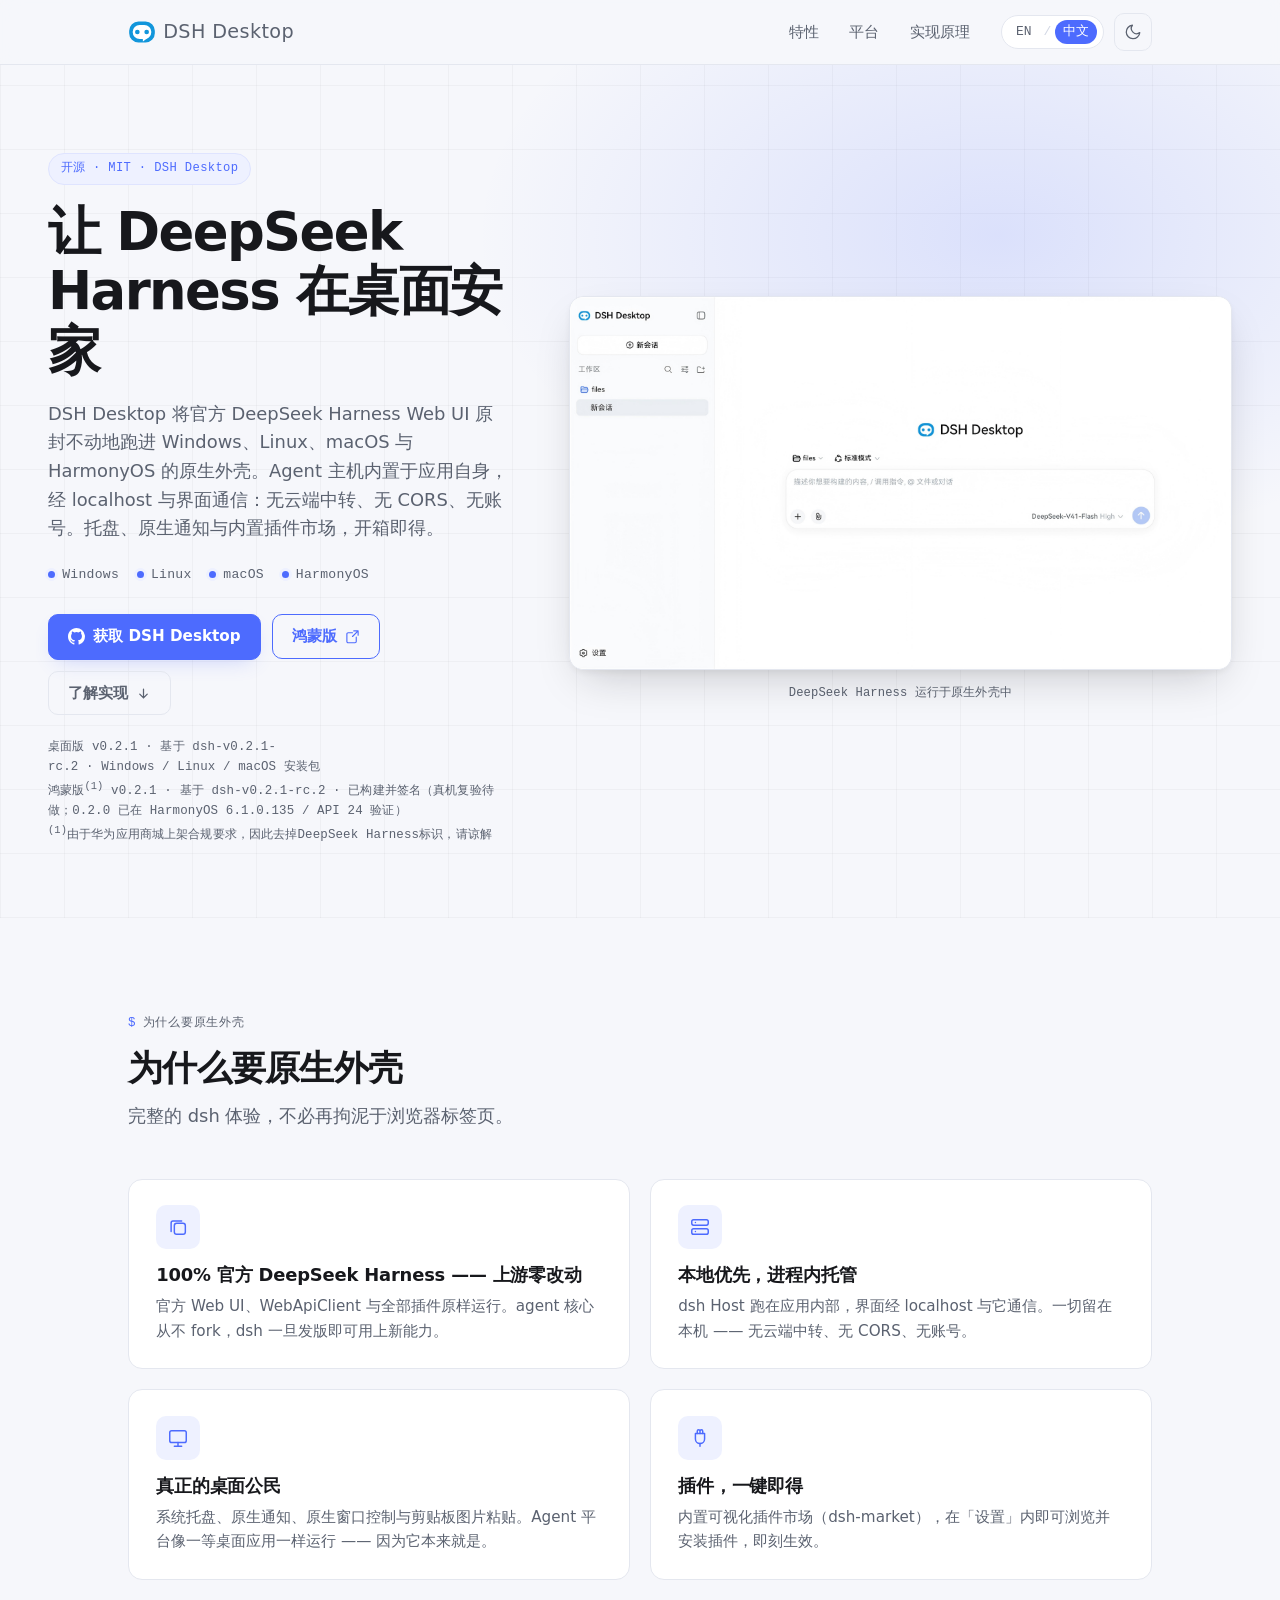
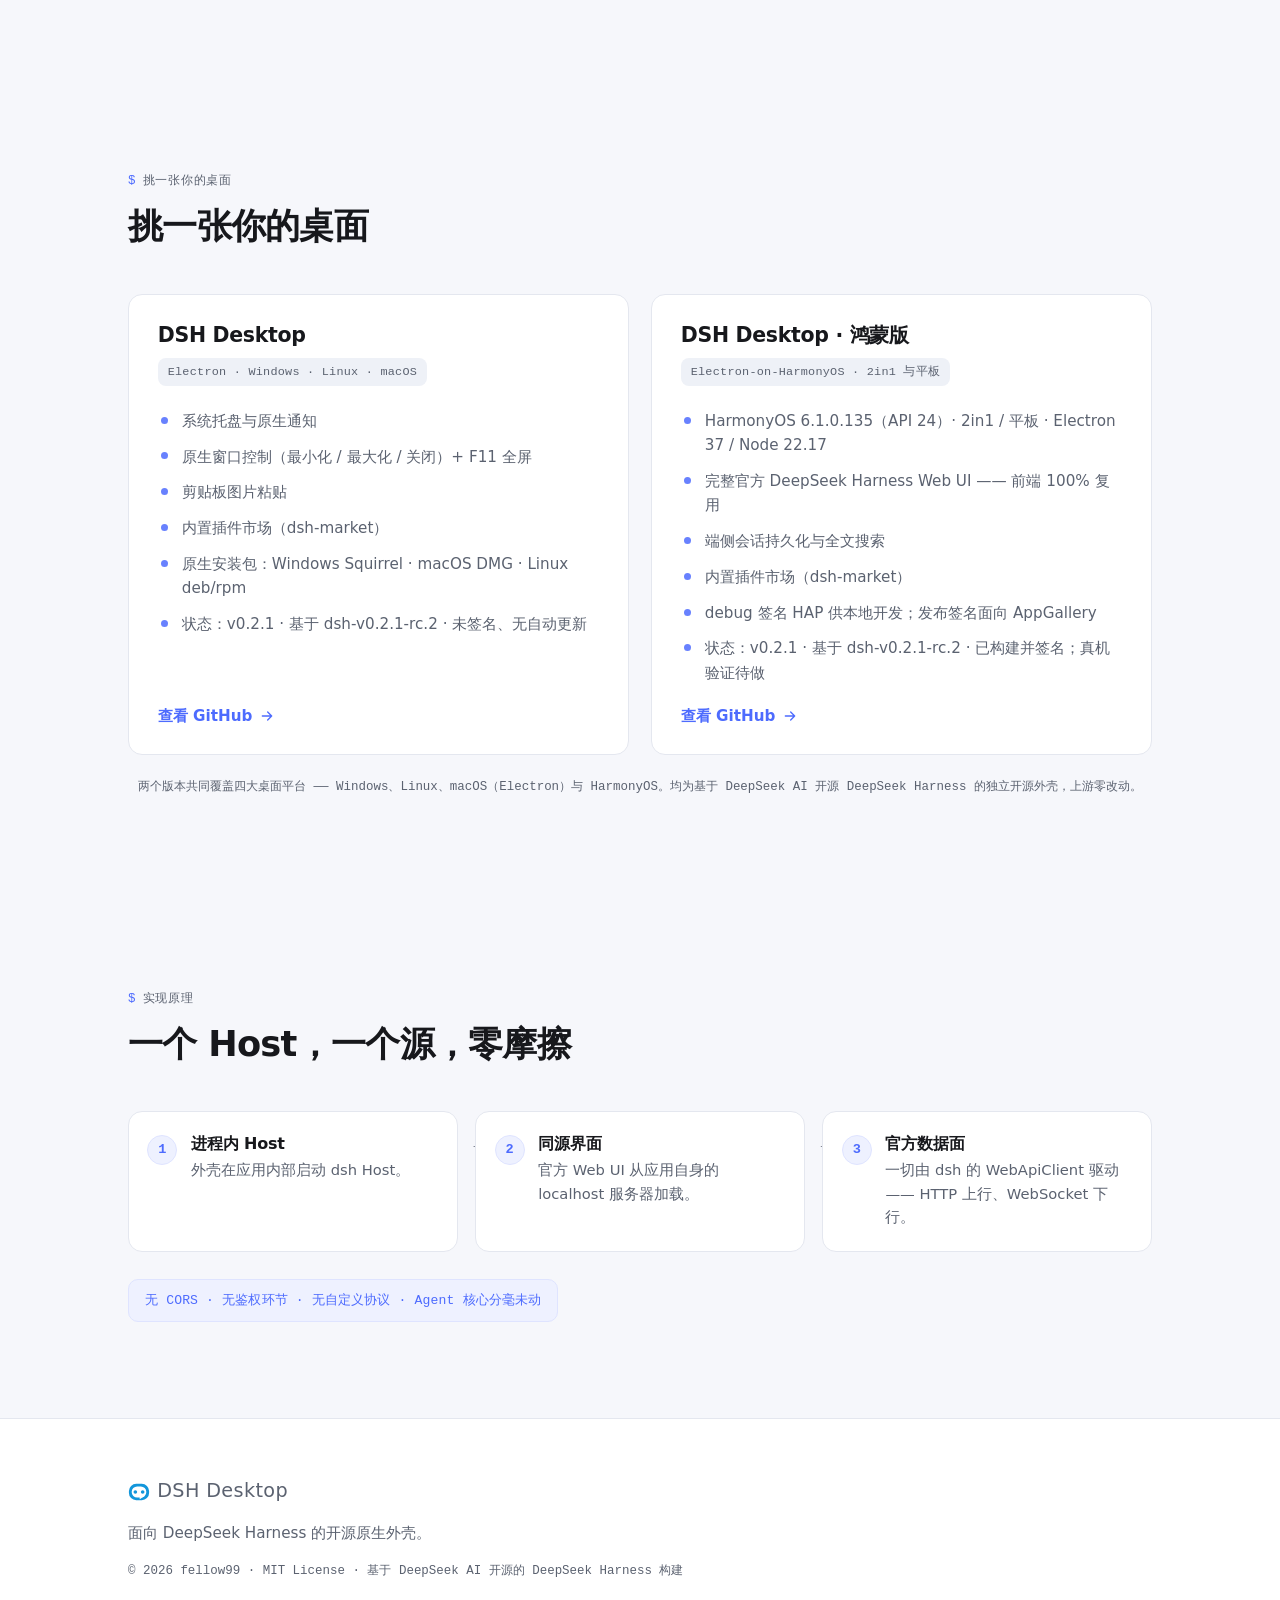
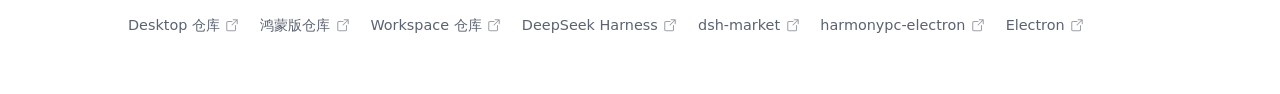
==== index_zh.html @ bf83d3e3 "docs: correct HarmonyOS verification claim for 0.2.1 0.2.1 的鸿蒙真机复验尚未执行（当前仅验证构建与签名），首页与 README 不应沿用 0" ====
<!DOCTYPE html>
<html lang="zh-CN" data-theme="light">
<head>
  <meta charset="UTF-8" />
  <meta name="viewport" content="width=device-width, initial-scale=1.0" />
  <title>DSH Desktop —— Windows / Linux / macOS / HarmonyOS 上的原生 dsh 外壳</title>
  <meta name="description" content="DeepSeek Harness 的开源原生桌面外壳：把官方 Agent Web UI 带到桌面 —— 支持 Windows、Linux、macOS 与 HarmonyOS。本地优先，上游零改动。" />
  <meta name="theme-color" media="(prefers-color-scheme: light)" content="#f6f7fb" />
  <meta name="theme-color" media="(prefers-color-scheme: dark)" content="#0a0c11" />
  <link rel="canonical" href="https://fellow99.github.io/dsh-desktop-website/index_zh.html" />
  <link rel="alternate" hreflang="en" href="https://fellow99.github.io/dsh-desktop-website/index.html" />
  <link rel="alternate" hreflang="zh-Hans" href="https://fellow99.github.io/dsh-desktop-website/index_zh.html" />
  <link rel="alternate" hreflang="x-default" href="https://fellow99.github.io/dsh-desktop-website/index.html" />
  <meta property="og:type" content="website" />
  <meta property="og:site_name" content="DSH Desktop" />
  <meta property="og:title" content="DSH Desktop —— Windows / Linux / macOS / HarmonyOS 上的原生 dsh 外壳" />
  <meta property="og:description" content="DeepSeek Harness 的开源原生桌面外壳：把官方 Agent Web UI 带到桌面 —— 支持 Windows、Linux、macOS 与 HarmonyOS。本地优先，上游零改动。" />
  <meta property="og:url" content="https://fellow99.github.io/dsh-desktop-website/index_zh.html" />
  <meta property="og:image" content="https://fellow99.github.io/dsh-desktop-website/images/light.png" />
  <meta property="og:image:width" content="1920" />
  <meta property="og:image:height" content="1080" />
  <meta property="og:image:alt" content="运行在 DSH Desktop 中的官方 DeepSeek Harness Web UI" />
  <meta property="og:locale" content="zh_CN" />
  <meta property="og:locale:alternate" content="en_US" />
  <meta name="twitter:card" content="summary_large_image" />
  <script>
    /* 在首帧渲染前应用已保存的主题，避免闪屏错误配色。 */
    (function () {
      try {
        var t = localStorage.getItem('dsh-theme');
        if (!t) {
          t = window.matchMedia('(prefers-color-scheme: dark)').matches ? 'dark' : 'light';
        }
        document.documentElement.setAttribute('data-theme', t);
      } catch (e) {
        /* 本地存储不可用（如 file:// 严格设置）：维持默认 */
      }
    })();
  </script>
  <link rel="stylesheet" href="style.css" />
  <link rel="icon" type="image/svg+xml" href="images/logo.svg" />
</head>
<body>
  <a class="skip-link" href="#main">跳转到正文</a>

  <header class="site-header">
    <nav class="nav container" aria-label="主导航">
      <a class="brand" href="#top"><img src="images/logo.svg" alt="DeepSeek Harness" class="brand-logo" /><span class="brand-suffix">DSH Desktop</span></a>
      <div class="nav-links">
        <a href="#features">特性</a>
        <a href="#platforms">平台</a>
        <a href="#how">实现原理</a>
      </div>
      <div class="nav-actions">
        <div class="lang-switch" role="group" aria-label="语言切换">
          <a class="lang" href="index.html" hreflang="en">EN</a>
          <span class="lang-sep" aria-hidden="true">/</span>
          <a class="lang is-active" href="index_zh.html" hreflang="zh-CN" aria-current="page">中文</a>
        </div>
        <button
          id="theme-toggle"
          class="icon-btn"
          type="button"
          aria-label="切换深色模式"
          data-label-dark="切换深色模式"
          data-label-light="切换浅色模式">
          <svg class="i-sun" viewBox="0 0 24 24" width="18" height="18" fill="none" stroke="currentColor" stroke-width="1.7" stroke-linecap="round" stroke-linejoin="round" aria-hidden="true">
            <circle cx="12" cy="12" r="4"></circle>
            <path d="M12 2v2M12 20v2M4.93 4.93l1.41 1.41M17.66 17.66l1.41 1.41M2 12h2M20 12h2M4.93 19.07l1.41-1.41M17.66 6.34l1.41-1.41"></path>
          </svg>
          <svg class="i-moon" viewBox="0 0 24 24" width="18" height="18" fill="none" stroke="currentColor" stroke-width="1.7" stroke-linecap="round" stroke-linejoin="round" aria-hidden="true">
            <path d="M21 12.79A9 9 0 1 1 11.21 3 7 7 0 0 0 21 12.79z"></path>
          </svg>
        </button>
      </div>
    </nav>
  </header>

  <main id="main">
    <!-- ============================== HERO ============================== -->
    <section id="top" class="hero">
      <div class="container hero-grid">
        <div class="hero-copy">
          <span class="eyebrow">开源 · MIT · DSH Desktop</span>
          <h1>让 DeepSeek Harness 在桌面安家</h1>
          <p class="lede">DSH Desktop 将官方 DeepSeek Harness Web UI 原封不动地跑进 Windows、Linux、macOS 与 HarmonyOS 的原生外壳。Agent 主机内置于应用自身，经 localhost 与界面通信：无云端中转、无 CORS、无账号。托盘、原生通知与内置插件市场，开箱即得。</p>
          <ul class="os-strip" aria-label="支持的桌面平台">
            <li class="os-chip"><span class="os-dot" aria-hidden="true"></span>Windows</li>
            <li class="os-chip"><span class="os-dot" aria-hidden="true"></span>Linux</li>
            <li class="os-chip"><span class="os-dot" aria-hidden="true"></span>macOS</li>
            <li class="os-chip"><span class="os-dot" aria-hidden="true"></span>HarmonyOS</li>
          </ul>
          <div class="cta-row">
            <a class="btn btn-primary" href="https://github.com/fellow99/dsh-desktop/releases/latest" target="_blank" rel="noopener">
              <svg viewBox="0 0 24 24" width="17" height="17" fill="currentColor" aria-hidden="true"><path d="M12 0C5.37 0 0 5.37 0 12c0 5.31 3.44 9.81 8.21 11.4.6.11.82-.26.82-.58 0-.29-.01-1.04-.02-2.05-3.34.73-4.04-1.61-4.04-1.61-.55-1.39-1.34-1.76-1.34-1.76-1.09-.74.08-.73.08-.73 1.2.08 1.84 1.24 1.84 1.24 1.07 1.83 2.8 1.3 3.48 1 .11-.78.42-1.31.76-1.61-2.66-.3-5.47-1.33-5.47-5.93 0-1.31.47-2.38 1.24-3.22-.12-.3-.54-1.52.12-3.18 0 0 1.01-.32 3.3 1.23a11.5 11.5 0 0 1 6.01 0c2.29-1.55 3.3-1.23 3.3-1.23.66 1.66.24 2.88.12 3.18.77.84 1.24 1.91 1.24 3.22 0 4.61-2.81 5.63-5.48 5.92.43.37.81 1.1.81 2.22 0 1.6-.01 2.89-.01 3.28 0 .32.21.7.82.58A12 12 0 0 0 12 0z"></path></svg>
              获取 DSH Desktop
            </a>
            <a class="btn btn-outline" href="https://github.com/fellow99/dsh-desktop-hos" target="_blank" rel="noopener">
              鸿蒙版
              <svg viewBox="0 0 24 24" width="15" height="15" fill="none" stroke="currentColor" stroke-width="1.8" stroke-linecap="round" stroke-linejoin="round" aria-hidden="true"><path d="M14 3h7v7M21 3l-9 9M18 13v7a2 2 0 0 1-2 2H5a2 2 0 0 1-2-2V8a2 2 0 0 1 2-2h7"></path></svg>
            </a>
            <a class="btn btn-ghost" href="#how">
              了解实现
              <svg viewBox="0 0 24 24" width="15" height="15" fill="none" stroke="currentColor" stroke-width="2" stroke-linecap="round" stroke-linejoin="round" aria-hidden="true"><path d="M12 5v14M6 13l6 6 6-6"></path></svg>
            </a>
          </div>
          <p class="trust">
            桌面版 v0.2.1 · 基于 dsh-v0.2.1-rc.2 · Windows / Linux / macOS 安装包
            <br>
            鸿蒙版<sup>(1)</sup> v0.2.1 · 基于 dsh-v0.2.1-rc.2 · 已构建并签名（真机复验待做；0.2.0 已在 HarmonyOS 6.1.0.135 / API 24 验证）
            <br>
            <sup>(1)</sup>由于华为应用商城上架合规要求，因此去掉DeepSeek Harness标识，请谅解
          </p>
        </div>

        <div class="hero-visual">
          <figure class="hero-shot">
            <img src="images/light.png" data-shot="light" alt="鸿蒙 2in1 设备实拍的 DeepSeek Harness Web UI 浅色主题界面，界面为简体中文" width="1920" height="1080" />
            <img src="images/dark.png" data-shot="dark" alt="鸿蒙 2in1 设备实拍的 DeepSeek Harness Web UI 深色主题界面，界面为简体中文" width="1920" height="1080" />
          </figure>
          <p class="shot-caption">DeepSeek Harness 运行于原生外壳中</p>
        </div>
      </div>
    </section>

    <!-- ============================ FEATURES ============================ -->
    <section id="features" class="section">
      <div class="container">
        <p class="section-eyebrow">为什么要原生外壳</p>
        <div class="section-head">
          <h2>为什么要原生外壳</h2>
          <p class="section-lede">完整的 dsh 体验，不必再拘泥于浏览器标签页。</p>
        </div>

        <div class="feature-grid">
          <article class="feature-card">
            <span class="icon">
              <svg viewBox="0 0 24 24" width="22" height="22" fill="none" stroke="currentColor" stroke-width="1.6" stroke-linecap="round" stroke-linejoin="round" aria-hidden="true"><rect x="8" y="8" width="12" height="12" rx="2.5"></rect><path d="M16 5.5H6.5A2 2 0 0 0 4.5 7.5V17"></path></svg>
            </span>
            <h3>100% 官方 <a href="https://github.com/deepseek-ai/deepseek-harness" target="_blank" rel="noopener">DeepSeek Harness</a> —— 上游零改动</h3>
            <p>官方 Web UI、WebApiClient 与全部插件原样运行。agent 核心从不 fork，dsh 一旦发版即可用上新能力。</p>
          </article>

          <article class="feature-card">
            <span class="icon">
              <svg viewBox="0 0 24 24" width="22" height="22" fill="none" stroke="currentColor" stroke-width="1.6" stroke-linecap="round" stroke-linejoin="round" aria-hidden="true"><rect x="3" y="4" width="18" height="6" rx="2"></rect><rect x="3" y="14" width="18" height="6" rx="2"></rect><path d="M7 7h.01M7 17h.01"></path></svg>
            </span>
            <h3>本地优先，进程内托管</h3>
            <p>dsh Host 跑在应用内部，界面经 localhost 与它通信。一切留在本机 —— 无云端中转、无 CORS、无账号。</p>
          </article>

          <article class="feature-card">
            <span class="icon">
              <svg viewBox="0 0 24 24" width="22" height="22" fill="none" stroke="currentColor" stroke-width="1.6" stroke-linecap="round" stroke-linejoin="round" aria-hidden="true"><rect x="3" y="4" width="18" height="13" rx="2"></rect><path d="M12 17v3M8 21h8"></path></svg>
            </span>
            <h3>真正的桌面公民</h3>
            <p>系统托盘、原生通知、原生窗口控制与剪贴板图片粘贴。Agent 平台像一等桌面应用一样运行 —— 因为它本来就是。</p>
          </article>

          <article class="feature-card">
            <span class="icon">
              <svg viewBox="0 0 24 24" width="22" height="22" fill="none" stroke="currentColor" stroke-width="1.6" stroke-linecap="round" stroke-linejoin="round" aria-hidden="true"><path d="M7 7h10v6a5 5 0 0 1-10 0z"></path><path d="M9 7V4.5a1.5 1.5 0 0 1 3 0V7M12 7V4.5a1.5 1.5 0 0 1 3 0V7"></path><path d="M12 18v3"></path></svg>
            </span>
            <h3>插件，一键即得</h3>
            <p>内置可视化插件市场（<a href="https://github.com/dsh-market/dsh-market" target="_blank" rel="noopener">dsh-market</a>），在「设置」内即可浏览并安装插件，即刻生效。</p>
          </article>
        </div>
      </div>
    </section>

    <!-- ============================ PLATFORMS =========================== -->
    <section id="platforms" class="section">
      <div class="container">
        <p class="section-eyebrow">挑一张你的桌面</p>
        <div class="section-head">
          <h2>挑一张你的桌面</h2>
        </div>

        <div class="platform-grid">
          <article class="platform-card">
            <div class="platform-head">
              <h3>DSH Desktop</h3>
              <span class="platform-tag">Electron · Windows · Linux · macOS</span>
            </div>
            <ul class="bullet-list">
              <li>系统托盘与原生通知</li>
              <li>原生窗口控制（最小化 / 最大化 / 关闭）+ F11 全屏</li>
              <li>剪贴板图片粘贴</li>
              <li>内置插件市场（<a href="https://github.com/dsh-market/dsh-market" target="_blank" rel="noopener">dsh-market</a>）</li>
              <li>原生安装包：Windows Squirrel · macOS DMG · Linux deb/rpm</li>
              <li>状态：v0.2.1 · 基于 dsh-v0.2.1-rc.2 · 未签名、无自动更新</li>
            </ul>
            <a class="repo-link" href="https://github.com/fellow99/dsh-desktop" target="_blank" rel="noopener">
              查看 GitHub
              <svg viewBox="0 0 24 24" width="16" height="16" fill="none" stroke="currentColor" stroke-width="2" stroke-linecap="round" stroke-linejoin="round" aria-hidden="true"><path d="M5 12h14M13 6l6 6-6 6"></path></svg>
            </a>
          </article>

          <article class="platform-card">
            <div class="platform-head">
              <h3>DSH Desktop · 鸿蒙版</h3>
              <span class="platform-tag">Electron-on-HarmonyOS · 2in1 与平板</span>
            </div>
            <ul class="bullet-list">
              <li>HarmonyOS 6.1.0.135（API 24）· 2in1 / 平板 · Electron 37 / Node 22.17</li>
              <li>完整官方 DeepSeek Harness Web UI —— 前端 100% 复用</li>
              <li>端侧会话持久化与全文搜索</li>
              <li>内置插件市场（<a href="https://github.com/dsh-market/dsh-market" target="_blank" rel="noopener">dsh-market</a>）</li>
              <li>debug 签名 HAP 供本地开发；发布签名面向 AppGallery</li>
              <li>状态：v0.2.1 · 基于 dsh-v0.2.1-rc.2 · 已构建并签名；真机验证待做</li>
            </ul>
            <a class="repo-link" href="https://github.com/fellow99/dsh-desktop-hos" target="_blank" rel="noopener">
              查看 GitHub
              <svg viewBox="0 0 24 24" width="16" height="16" fill="none" stroke="currentColor" stroke-width="2" stroke-linecap="round" stroke-linejoin="round" aria-hidden="true"><path d="M5 12h14M13 6l6 6-6 6"></path></svg>
            </a>
          </article>
        </div>

        <p class="disclaimer">两个版本共同覆盖四大桌面平台 —— Windows、Linux、macOS（Electron）与 HarmonyOS。均为基于 DeepSeek AI 开源 DeepSeek Harness 的独立开源外壳，上游零改动。</p>
      </div>
    </section>

    <!-- ============================ HOW IT WORKS ========================= -->
    <section id="how" class="section">
      <div class="container">
        <p class="section-eyebrow">实现原理</p>
        <div class="section-head">
          <h2>一个 Host，一个源，零摩擦</h2>
        </div>

        <ol class="steps">
          <li class="step">
            <span class="step-num" aria-hidden="true">1</span>
            <div>
              <h3>进程内 Host</h3>
              <p>外壳在应用内部启动 dsh Host。</p>
            </div>
          </li>
          <li class="step">
            <span class="step-num" aria-hidden="true">2</span>
            <div>
              <h3>同源界面</h3>
              <p>官方 Web UI 从应用自身的 localhost 服务器加载。</p>
            </div>
          </li>
          <li class="step">
            <span class="step-num" aria-hidden="true">3</span>
            <div>
              <h3>官方数据面</h3>
              <p>一切由 dsh 的 WebApiClient 驱动 —— HTTP 上行、WebSocket 下行。</p>
            </div>
          </li>
        </ol>

        <p class="result-badge">无 CORS · 无鉴权环节 · 无自定义协议 · Agent 核心分毫未动</p>
      </div>
    </section>
  </main>

  <!-- ============================== FOOTER ============================== -->
  <footer class="site-footer">
    <div class="container footer-grid">
      <div class="footer-left">
        <div class="footer-brand"><img src="images/logo.svg" alt="DeepSeek Harness" class="brand-logo footer-brand-logo" /><span class="brand-suffix">DSH Desktop</span></div>
        <p class="footer-one-liner">面向 DeepSeek Harness 的开源原生外壳。</p>
        <p class="footer-copy">&copy; 2026 fellow99 · MIT License · 基于 DeepSeek AI 开源的 DeepSeek Harness 构建</p>
      </div>
      <nav class="footer-links" aria-label="页脚">
        <a href="https://github.com/fellow99/dsh-desktop" target="_blank" rel="noopener">
          Desktop 仓库
          <svg class="ext" viewBox="0 0 24 24" width="14" height="14" fill="none" stroke="currentColor" stroke-width="1.8" stroke-linecap="round" stroke-linejoin="round" aria-hidden="true"><path d="M14 3h7v7M21 3l-9 9M18 13v7a2 2 0 0 1-2 2H5a2 2 0 0 1-2-2V8a2 2 0 0 1 2-2h7"></path></svg>
        </a>
        <a href="https://github.com/fellow99/dsh-desktop-hos" target="_blank" rel="noopener">
          鸿蒙版仓库
          <svg class="ext" viewBox="0 0 24 24" width="14" height="14" fill="none" stroke="currentColor" stroke-width="1.8" stroke-linecap="round" stroke-linejoin="round" aria-hidden="true"><path d="M14 3h7v7M21 3l-9 9M18 13v7a2 2 0 0 1-2 2H5a2 2 0 0 1-2-2V8a2 2 0 0 1 2-2h7"></path></svg>
        </a>
        <a href="https://github.com/fellow99/deepseek-harness-workspace" target="_blank" rel="noopener">
          Workspace 仓库
          <svg class="ext" viewBox="0 0 24 24" width="14" height="14" fill="none" stroke="currentColor" stroke-width="1.8" stroke-linecap="round" stroke-linejoin="round" aria-hidden="true"><path d="M14 3h7v7M21 3l-9 9M18 13v7a2 2 0 0 1-2 2H5a2 2 0 0 1-2-2V8a2 2 0 0 1 2-2h7"></path></svg>
        </a>
        <a href="https://github.com/deepseek-ai/deepseek-harness" target="_blank" rel="noopener">
          DeepSeek Harness
          <svg class="ext" viewBox="0 0 24 24" width="14" height="14" fill="none" stroke="currentColor" stroke-width="1.8" stroke-linecap="round" stroke-linejoin="round" aria-hidden="true"><path d="M14 3h7v7M21 3l-9 9M18 13v7a2 2 0 0 1-2 2H5a2 2 0 0 1-2-2V8a2 2 0 0 1 2-2h7"></path></svg>
        </a>
        <a href="https://github.com/dsh-market/dsh-market" target="_blank" rel="noopener">
          dsh-market
          <svg class="ext" viewBox="0 0 24 24" width="14" height="14" fill="none" stroke="currentColor" stroke-width="1.8" stroke-linecap="round" stroke-linejoin="round" aria-hidden="true"><path d="M14 3h7v7M21 3l-9 9M18 13v7a2 2 0 0 1-2 2H5a2 2 0 0 1-2-2V8a2 2 0 0 1 2-2h7"></path></svg>
        </a>
        <a href="https://atomgit.com/jianguoxu/harmonypc-electron" target="_blank" rel="noopener">
          harmonypc-electron
          <svg class="ext" viewBox="0 0 24 24" width="14" height="14" fill="none" stroke="currentColor" stroke-width="1.8" stroke-linecap="round" stroke-linejoin="round" aria-hidden="true"><path d="M14 3h7v7M21 3l-9 9M18 13v7a2 2 0 0 1-2 2H5a2 2 0 0 1-2-2V8a2 2 0 0 1 2-2h7"></path></svg>
        </a>
        <a href="https://www.electronjs.org/" target="_blank" rel="noopener">
          Electron
          <svg class="ext" viewBox="0 0 24 24" width="14" height="14" fill="none" stroke="currentColor" stroke-width="1.8" stroke-linecap="round" stroke-linejoin="round" aria-hidden="true"><path d="M14 3h7v7M21 3l-9 9M18 13v7a2 2 0 0 1-2 2H5a2 2 0 0 1-2-2V8a2 2 0 0 1 2-2h7"></path></svg>
        </a>
      </nav>
    </div>
  </footer>

  <script src="script.js"></script>
</body>
</html>
---- style.css ----
/* =========================================================================
   DSH Desktop Editions — shared stylesheet
   All color/interaction styling is driven by CSS custom properties that
   switch on the <html data-theme="..."> attribute, with a no-JS fallback.
   ========================================================================= */

/* ------------------------------------------------------------------ tokens */
:root {
  --font-sans: system-ui, -apple-system, "Segoe UI", Roboto, "Helvetica Neue",
    Arial, "PingFang SC", "Hiragino Sans GB", "Microsoft YaHei", sans-serif;
  --font-mono: ui-monospace, "Cascadia Code", SFMono-Regular, Consolas,
    "Liberation Mono", Menlo, monospace;

  /* light palette */
  --bg: #f6f7fb;
  --surface: #ffffff;
  --surface-2: #eef1f7;
  --text: #17181c;
  --muted: #5b6270;
  --hairline: #e4e7ef;
  --hairline-strong: #d2d7e4;

  --accent: #4d6bfe;
  --accent-strong: #3a55e8;
  --accent-contrast: #ffffff;
  --accent-soft: #eef1ff;
  --accent-soft-border: #dfe4ff;
  --accent-glow: rgba(77, 107, 254, 0.32);

  --tag-bg: #eef1f7;
  --tag-text: #5b6270;

  --nav-bg: rgba(246, 247, 251, 0.82);
  --shadow-soft: 0 2px 12px rgba(23, 24, 28, 0.05);

  /* hero flourish */
  --glow-a: rgba(77, 107, 254, 0.16);
  --grid-line: rgba(23, 24, 28, 0.035);

  /* app-window shadow */
  --shot-shadow: 0 18px 42px -14px rgba(23, 24, 28, 0.22),
    0 3px 10px -2px rgba(23, 24, 28, 0.08);
  --shot-shadow-hover: 0 34px 68px -20px rgba(23, 24, 28, 0.36),
    0 12px 26px -8px rgba(23, 24, 28, 0.14), 0 0 0 1px var(--accent-glow),
    0 14px 52px -10px var(--accent-glow);

  --ring: var(--accent);

  --radius-lg: 14px;
  --radius-md: 10px;
  --radius-sm: 8px;

  --ease: cubic-bezier(0.22, 0.61, 0.36, 1);
  --maxw: 1120px;
}

/* dark palette (mirrored from the @media fallback below) */
html[data-theme="dark"] {
  --bg: #0a0c11;
  --surface: #12151e;
  --surface-2: #171b26;
  --text: #eceef3;
  --muted: #99a1b2;
  --hairline: #232837;
  --hairline-strong: #2e3646;

  --accent: #7c93ff;
  --accent-strong: #95a7ff;
  --accent-contrast: #0c101c;
  --accent-soft: #1a1f2c;
  --accent-soft-border: #2a3146;
  --accent-glow: rgba(124, 147, 255, 0.30);

  --tag-bg: #171b26;
  --tag-text: #99a1b2;

  --nav-bg: rgba(10, 12, 17, 0.82);
  --shadow-soft: 0 2px 12px rgba(0, 0, 0, 0.4);

  --glow-a: rgba(124, 147, 255, 0.10);
  --grid-line: rgba(236, 238, 243, 0.045);

  --shot-shadow: 0 18px 44px -14px rgba(0, 0, 0, 0.6),
    0 3px 12px -2px rgba(0, 0, 0, 0.5);
  --shot-shadow-hover: 0 36px 70px -18px rgba(0, 0, 0, 0.78),
    0 14px 30px -8px rgba(0, 0, 0, 0.5), 0 0 0 1px var(--accent-glow),
    0 14px 52px -8px var(--accent-glow);
}

/* no-JS fallback: when the inline head script is absent the <html> has no
   theme attribute, so mirror the dark token set to match the OS preference. */
@media (prefers-color-scheme: dark) {
  :root:not([data-theme]) {
    --bg: #0a0c11;
    --surface: #12151e;
    --surface-2: #171b26;
    --text: #eceef3;
    --muted: #99a1b2;
    --hairline: #232837;
    --hairline-strong: #2e3646;
    --accent: #7c93ff;
    --accent-strong: #95a7ff;
    --accent-contrast: #0c101c;
    --accent-soft: #1a1f2c;
    --accent-soft-border: #2a3146;
    --accent-glow: rgba(124, 147, 255, 0.3);
    --tag-bg: #171b26;
    --tag-text: #99a1b2;
    --nav-bg: rgba(10, 12, 17, 0.82);
    --shadow-soft: 0 2px 12px rgba(0, 0, 0, 0.4);
    --glow-a: rgba(124, 147, 255, 0.1);
    --grid-line: rgba(236, 238, 243, 0.045);
    --shot-shadow: 0 18px 44px -14px rgba(0, 0, 0, 0.6),
      0 3px 12px -2px rgba(0, 0, 0, 0.5);
    --shot-shadow-hover: 0 36px 70px -18px rgba(0, 0, 0, 0.78),
      0 14px 30px -8px rgba(0, 0, 0, 0.5), 0 0 0 1px var(--accent-glow),
      0 14px 52px -8px var(--accent-glow);
  }
}

/* -------------------------------------------------------------------- base */
*,
*::before,
*::after {
  box-sizing: border-box;
}

html {
  scroll-behavior: smooth;
  scroll-padding-top: calc(64px + 22px);
  -webkit-text-size-adjust: 100%;
}

body {
  margin: 0;
  font-family: var(--font-sans);
  background-color: var(--bg);
  color: var(--text);
  line-height: 1.6;
  -webkit-font-smoothing: antialiased;
  text-rendering: optimizeLegibility;
  transition: background-color 0.35s var(--ease), color 0.35s var(--ease);
}

img {
  display: block;
  max-width: 100%;
  height: auto;
}

a {
  color: inherit;
  text-decoration: none;
}

h1,
h2,
h3 {
  margin: 0;
  font-weight: 700;
  letter-spacing: -0.02em;
  line-height: 1.12;
  color: var(--text);
}

p {
  margin: 0;
}

:focus-visible {
  outline: 2px solid var(--ring);
  outline-offset: 3px;
  border-radius: 6px;
}

@media (prefers-reduced-motion: reduce) {
  * {
    animation: none !important;
    transition: none !important;
    scroll-behavior: auto !important;
  }
}

/* skip link */
.skip-link {
  position: absolute;
  left: 12px;
  top: -60px;
  z-index: 200;
  padding: 0.6rem 1rem;
  background: var(--accent);
  color: var(--accent-contrast);
  font-size: 0.875rem;
  font-weight: 600;
  border-radius: 0 0 var(--radius-sm) var(--radius-sm);
  transition: top 0.2s var(--ease);
}
.skip-link:active,
.skip-link:focus {
  top: 0;
}

/* --------------------------------------------------------------- container */
.container {
  width: 100%;
  max-width: var(--maxw);
  margin-inline: auto;
  padding-inline: clamp(20px, 5vw, 48px);
}

/* --------------------------------------------------------------- typography */
.eyebrow {
  display: inline-flex;
  align-items: center;
  gap: 0.45rem;
  padding: 0.32rem 0.72rem;
  font-family: var(--font-mono);
  font-size: 0.76rem;
  letter-spacing: 0.03em;
  color: var(--accent);
  background: var(--accent-soft);
  border: 1px solid var(--accent-soft-border);
  border-radius: 999px;
  white-space: normal;
}

.section-eyebrow {
  display: block;
  font-family: var(--font-mono);
  font-size: 0.78rem;
  letter-spacing: 0.06em;
  color: var(--muted);
  margin-bottom: 0.9rem;
}
.section-eyebrow::before {
  content: "$";
  color: var(--accent);
  margin-right: 0.4rem;
}

.section {
  padding-block: clamp(4rem, 8vw, 6rem);
}

.section-head {
  max-width: 44rem;
  margin-bottom: clamp(2rem, 4vw, 3rem);
}
.section-head h2 {
  font-size: clamp(1.6rem, 3.4vw, 2.2rem);
}
.section-lede {
  margin-top: 0.9rem;
  color: var(--muted);
  font-size: clamp(1rem, 1.4vw, 1.12rem);
}

/* ---------------------------------------------------------------- buttons */
.btn {
  display: inline-flex;
  align-items: center;
  justify-content: center;
  gap: 0.5rem;
  font-family: var(--font-sans);
  font-size: 0.95rem;
  font-weight: 600;
  line-height: 1;
  padding: 0.85rem 1.2rem;
  border-radius: var(--radius-md);
  border: 1px solid transparent;
  cursor: pointer;
  transition: background-color 0.22s var(--ease), border-color 0.22s var(--ease),
    transform 0.22s var(--ease), box-shadow 0.22s var(--ease);
}

.btn-primary {
  background: var(--accent);
  color: var(--accent-contrast);
  border-color: var(--accent);
  box-shadow: 0 8px 22px -10px var(--accent-glow);
}
.btn-primary:hover {
  background: var(--accent-strong);
  border-color: var(--accent-strong);
  transform: translateY(-1px);
}

.btn-outline {
  background: transparent;
  color: var(--accent);
  border-color: var(--accent);
}
.btn-outline:hover {
  background: var(--accent-soft);
}

.btn-ghost {
  background: transparent;
  color: var(--muted);
  border-color: var(--hairline);
}
.btn-ghost:hover {
  color: var(--text);
  border-color: var(--hairline-strong);
}

.icon-btn {
  display: inline-flex;
  align-items: center;
  justify-content: center;
  width: 38px;
  height: 38px;
  padding: 0;
  border-radius: var(--radius-md);
  border: 1px solid var(--hairline);
  background: transparent;
  color: var(--muted);
  cursor: pointer;
  transition: color 0.2s var(--ease), border-color 0.2s var(--ease),
    background-color 0.2s var(--ease);
}
.icon-btn:hover {
  color: var(--accent);
  border-color: var(--hairline-strong);
}
.icon-btn svg {
  display: block;
}

/* theme-toggle icon swap: in light mode show the moon (click -> dark),
   in dark mode show the sun (click -> light).
   `.icon-btn` prefix keeps these above `.icon-btn svg { display:block }`. */
.icon-btn .i-sun {
  display: none;
}
.icon-btn .i-moon {
  display: block;
}
html[data-theme="dark"] .icon-btn .i-sun {
  display: block;
}
html[data-theme="dark"] .icon-btn .i-moon {
  display: none;
}

/* ------------------------------------------------------------------- nav */
.site-header {
  position: sticky;
  top: 0;
  z-index: 50;
  background: var(--nav-bg);
  -webkit-backdrop-filter: saturate(140%) blur(10px);
  backdrop-filter: saturate(140%) blur(10px);
  border-bottom: 1px solid var(--hairline);
}

.nav {
  display: flex;
  align-items: center;
  gap: 1.25rem;
  height: 64px;
}

.brand {
  display: inline-flex;
  align-items: baseline;
  gap: 0.45rem;
  font-weight: 700;
  font-size: 1.02rem;
  letter-spacing: -0.01em;
  color: var(--text);
  white-space: nowrap;
}
.brand-suffix {
  font-size: 1.2rem;
  font-weight: 500;
  color: var(--muted);
  letter-spacing: 0.02em;
}
.brand-logo {
  height: 28px;
  width: auto;
  flex: none;
  align-self: center;
}
.footer-brand-logo {
  height: 22px;
}

.nav-links {
  display: flex;
  gap: 0.5rem;
  margin-left: auto;
}
.nav-links a {
  padding: 0.42rem 0.7rem;
  font-size: 0.92rem;
  color: var(--muted);
  border-radius: var(--radius-sm);
  transition: color 0.2s var(--ease), background-color 0.2s var(--ease);
}
.nav-links a:hover {
  color: var(--text);
  background: var(--surface-2);
}

.nav-actions {
  display: flex;
  align-items: center;
  gap: 0.6rem;
}

/* language switch — pill control, mirrors the fellow99.github.io hub */
.lang-switch {
  display: inline-flex;
  align-items: center;
  gap: 4px;
  font-family: var(--font-mono);
  font-size: 13px;
  border: 1px solid var(--hairline);
  border-radius: 999px;
  padding: 4px 6px;
  background: var(--surface);
}
.lang {
  color: var(--muted);
  padding: 2px 8px;
  border-radius: 999px;
  transition: color 0.2s var(--ease), background-color 0.2s var(--ease);
}
.lang:hover {
  color: var(--text);
  text-decoration: none;
}
.lang.is-active {
  color: var(--accent-contrast);
  background: var(--accent);
}
.lang-sep {
  color: var(--hairline-strong);
}

/* ------------------------------------------------------------------- hero */
.hero {
  position: relative;
  overflow: hidden;
  padding-block: clamp(3.5rem, 7vw, 5.5rem) clamp(3rem, 6vw, 4.5rem);
}
/* subtle background flourish (radial glow + faint grid) — adapts to theme */
.hero::before {
  content: "";
  position: absolute;
  inset: 0;
  z-index: 0;
  pointer-events: none;
  background-image: radial-gradient(
      60% 55% at 78% 20%,
      var(--glow-a) 0%,
      transparent 68%
    ),
    repeating-linear-gradient(
      90deg,
      var(--grid-line) 0 1px,
      transparent 1px 64px
    ),
    repeating-linear-gradient(
      0deg,
      var(--grid-line) 0 1px,
      transparent 1px 64px
    );
}
.hero > .container {
  position: relative;
  z-index: 1;
}

.hero-grid {
  display: grid;
  /* copy : screenshot = 1 : 1.44 → the shot renders ~1.5× its former size
     (screenshot column ≈ 722px vs ~477px when the hero container maxes out) */
  grid-template-columns: 1fr 1.44fr;
  gap: clamp(2.25rem, 5vw, 3.75rem);
  align-items: center;
}

/* the hero gets extra room so the product screenshot can be large */
.hero .container {
  max-width: 1380px;
}

.hero-copy {
  min-width: 0;
}
.hero-copy h1 {
  margin-top: 1.1rem;
  font-size: clamp(2.1rem, 5vw, 3.3rem);
  font-weight: 700;
  letter-spacing: -0.03em;
}
.hero-copy .lede {
  margin-top: 1.25rem;
  max-width: 34rem;
  color: var(--muted);
  font-size: clamp(1rem, 1.5vw, 1.12rem);
}

.cta-row {
  display: flex;
  flex-wrap: wrap;
  align-items: center;
  gap: 0.7rem;
  margin-top: 1.8rem;
}

.trust {
  margin-top: 1.4rem;
  font-family: var(--font-mono);
  font-size: 0.78rem;
  letter-spacing: 0.01em;
  color: var(--muted);
  text-wrap: balance;
}

/* supported-platform strip — the "four desktops" emphasis under the lede */
.os-strip {
  display: flex;
  flex-wrap: wrap;
  gap: 0.45rem 1.1rem;
  margin-top: 1.3rem;
  padding: 0;
  list-style: none;
}
.os-chip {
  display: inline-flex;
  align-items: center;
  gap: 0.45rem;
  font-family: var(--font-mono);
  font-size: 0.82rem;
  letter-spacing: 0.02em;
  color: var(--muted);
}
.os-dot {
  width: 7px;
  height: 7px;
  border-radius: 50%;
  background: var(--accent);
  box-shadow: 0 0 0 3px var(--accent-soft);
  flex: none;
}

/* hero load-in: subtle fade/slide for the copy block + the shot only */
@keyframes riseIn {
  from {
    opacity: 0;
    transform: translateY(14px);
  }
  to {
    opacity: 1;
    transform: translateY(0);
  }
}
.hero-copy > * {
  animation: riseIn 0.6s var(--ease) backwards;
}
.hero-copy > *:nth-child(1) {
  animation-delay: 0.02s;
}
.hero-copy > *:nth-child(2) {
  animation-delay: 0.1s;
}
.hero-copy > *:nth-child(3) {
  animation-delay: 0.18s;
}
.hero-copy > *:nth-child(4) {
  animation-delay: 0.26s;
}
.hero-copy > *:nth-child(5) {
  animation-delay: 0.34s;
}
.hero-copy > *:nth-child(6) {
  animation-delay: 0.42s;
}
.hero-shot {
  animation: riseIn 0.7s var(--ease) 0.14s backwards;
}

/* app-window presentation of the screenshot */
.hero-visual {
  min-width: 0;
}
.hero-shot {
  margin: 0;
  border-radius: var(--radius-lg);
  border: 1px solid var(--hairline);
  overflow: hidden;
  background: var(--surface);
  box-shadow: var(--shot-shadow);
  transition: transform 0.5s var(--ease), box-shadow 0.65s var(--ease);
  will-change: transform;
}
.hero-shot:hover {
  transform: translateY(-4px);
  box-shadow: var(--shot-shadow-hover);
}
.hero-shot img {
  width: 100%;
  height: auto;
  border-radius: calc(var(--radius-lg) - 1px);
}

/* screenshot theme swap — pure CSS, before JS runs.
   Default (no attribute): follow the OS. */
img[data-shot="dark"] {
  display: none;
}
img[data-shot="light"] {
  display: block;
}
@media (prefers-color-scheme: dark) {
  img[data-shot="light"] {
    display: none;
  }
  img[data-shot="dark"] {
    display: block;
  }
}
/* explicit attribute (set by the inline head script) always wins */
html[data-theme="light"] img[data-shot="dark"] {
  display: none;
}
html[data-theme="light"] img[data-shot="light"] {
  display: block;
}
html[data-theme="dark"] img[data-shot="light"] {
  display: none;
}
html[data-theme="dark"] img[data-shot="dark"] {
  display: block;
}

.shot-caption {
  margin-top: 0.9rem;
  text-align: center;
  font-family: var(--font-mono);
  font-size: 0.76rem;
  letter-spacing: 0.01em;
  color: var(--muted);
}

/* --------------------------------------------------------------- features */
.feature-grid {
  display: grid;
  grid-template-columns: repeat(2, 1fr);
  gap: 20px;
}

.feature-card {
  border: 1px solid var(--hairline);
  background: var(--surface);
  border-radius: var(--radius-lg);
  padding: 1.6rem 1.7rem;
}
.feature-card .icon {
  display: inline-flex;
  align-items: center;
  justify-content: center;
  width: 44px;
  height: 44px;
  border-radius: var(--radius-md);
  background: var(--accent-soft);
  color: var(--accent);
  margin-bottom: 1rem;
}
.feature-card h3 {
  font-size: 1.12rem;
  letter-spacing: -0.01em;
  margin-bottom: 0.55rem;
}
.feature-card p {
  color: var(--muted);
  font-size: 0.95rem;
}

/* --------------------------------------------------------------- platforms */
.platform-grid {
  display: grid;
  grid-template-columns: 1fr 1fr;
  gap: 22px;
}

.platform-card {
  display: flex;
  flex-direction: column;
  border: 1px solid var(--hairline);
  background: var(--surface);
  border-radius: var(--radius-lg);
  padding: 1.8rem 1.8rem 1.6rem;
}

.platform-head h3 {
  font-size: 1.28rem;
  letter-spacing: -0.015em;
}
.platform-tag {
  display: inline-block;
  margin-top: 0.7rem;
  padding: 0.3rem 0.62rem;
  font-family: var(--font-mono);
  font-size: 0.74rem;
  letter-spacing: 0.02em;
  color: var(--tag-text);
  background: var(--tag-bg);
  border-radius: var(--radius-sm);
}

.bullet-list {
  list-style: none;
  margin: 1.4rem 0 1.2rem;
  padding: 0;
  display: grid;
  gap: 0.72rem;
}
.bullet-list li {
  position: relative;
  padding-left: 1.5rem;
  color: var(--muted);
  font-size: 0.95rem;
}
.bullet-list li::before {
  content: "";
  position: absolute;
  left: 0.2rem;
  top: 0.52em;
  width: 7px;
  height: 7px;
  border-radius: 50%;
  background: var(--accent);
  opacity: 0.85;
}

.repo-link {
  margin-top: auto;
  display: inline-flex;
  align-items: center;
  gap: 0.42rem;
  font-weight: 600;
  font-size: 0.95rem;
  color: var(--accent);
  transition: color 0.2s var(--ease);
}
.repo-link:hover {
  color: var(--accent-strong);
  text-decoration: underline;
  text-underline-offset: 3px;
}
.repo-link svg {
  transition: transform 0.2s var(--ease);
}
.repo-link:hover svg {
  transform: translateX(3px);
}

.disclaimer {
  margin-top: 1.4rem;
  text-align: center;
  font-family: var(--font-mono);
  font-size: 0.78rem;
  color: var(--muted);
}

/* ------------------------------------------------------------ how it works */
.steps {
  list-style: none;
  margin: 0;
  padding: 0;
  display: flex;
  align-items: stretch;
  gap: 1.1rem;
}

.step {
  flex: 1 1 0;
  min-width: 0;
  position: relative;
  display: flex;
  gap: 0.85rem;
  align-items: flex-start;
  padding: 1.4rem 1.4rem 1.4rem 1.15rem;
  border: 1px solid var(--hairline);
  background: var(--surface);
  border-radius: var(--radius-lg);
}
.step:not(:last-child)::after {
  content: "\2192";
  position: absolute;
  right: -1.72rem;
  top: 1.6rem;
  color: var(--muted);
  font-size: 1.1rem;
  line-height: 1;
  font-family: var(--font-mono);
}
.step-num {
  flex: none;
  display: inline-flex;
  align-items: center;
  justify-content: center;
  width: 30px;
  height: 30px;
  border-radius: 50%;
  font-family: var(--font-mono);
  font-size: 0.85rem;
  font-weight: 600;
  color: var(--accent);
  background: var(--accent-soft);
  border: 1px solid var(--accent-soft-border);
}
.step h3 {
  font-size: 1rem;
  letter-spacing: -0.01em;
  margin-bottom: 0.35rem;
}
.step p {
  color: var(--muted);
  font-size: 0.92rem;
}

.result-badge {
  margin-top: 1.7rem;
  display: inline-flex;
  align-items: center;
  flex-wrap: wrap;
  gap: 0.4rem;
  padding: 0.6rem 1rem;
  font-family: var(--font-mono);
  font-size: 0.82rem;
  letter-spacing: 0.01em;
  color: var(--accent);
  background: var(--accent-soft);
  border: 1px solid var(--accent-soft-border);
  border-radius: var(--radius-md);
}

/* ----------------------------------------------------------------- footer */
.site-footer {
  border-top: 1px solid var(--hairline);
  background: var(--surface);
  padding-block: clamp(2.6rem, 5vw, 3.6rem);
}
.footer-grid {
  display: flex;
  justify-content: space-between;
  gap: 2rem;
  flex-wrap: wrap;
}
.footer-brand {
  display: inline-flex;
  align-items: baseline;
  gap: 0.45rem;
  font-weight: 700;
  font-size: 1.05rem;
  color: var(--text);
}
.footer-one-liner {
  margin-top: 0.9rem;
  color: var(--muted);
  max-width: 24rem;
  font-size: 0.95rem;
}
.footer-copy {
  margin-top: 1rem;
  font-family: var(--font-mono);
  font-size: 0.78rem;
  color: var(--muted);
  max-width: 36rem;
}

.footer-links {
  display: flex;
  flex-wrap: wrap;
  gap: 0.9rem 1.3rem;
  align-content: flex-start;
  min-width: 12rem;
}
.footer-links a {
  display: inline-flex;
  align-items: center;
  gap: 0.34rem;
  font-size: 0.9rem;
  color: var(--muted);
  transition: color 0.2s var(--ease);
}
.footer-links a:hover {
  color: var(--accent);
}
.footer-links .ext {
  opacity: 0.6;
}

/* -------------------------------------------------------------- responsive */
@media (max-width: 920px) {
  .hero-grid {
    grid-template-columns: 1fr;
    align-items: start;
  }
  .hero-copy .lede {
    max-width: 40rem;
  }
  .hero-visual {
    margin-top: 0.5rem;
  }
}

@media (max-width: 820px) {
  .feature-grid,
  .platform-grid {
    grid-template-columns: 1fr;
  }
}

@media (max-width: 760px) {
  .nav-links {
    display: none;
  }
}

@media (max-width: 640px) {
  .cta-row {
    flex-direction: column;
    align-items: stretch;
  }
  .cta-row .btn {
    justify-content: center;
  }
  /* stack steps vertically and drop the arrow connectors */
  .steps {
    flex-direction: column;
    gap: 1rem;
  }
  .step:not(:last-child)::after {
    content: none;
  }
  .footer-grid {
    flex-direction: column;
    gap: 1.6rem;
  }
}
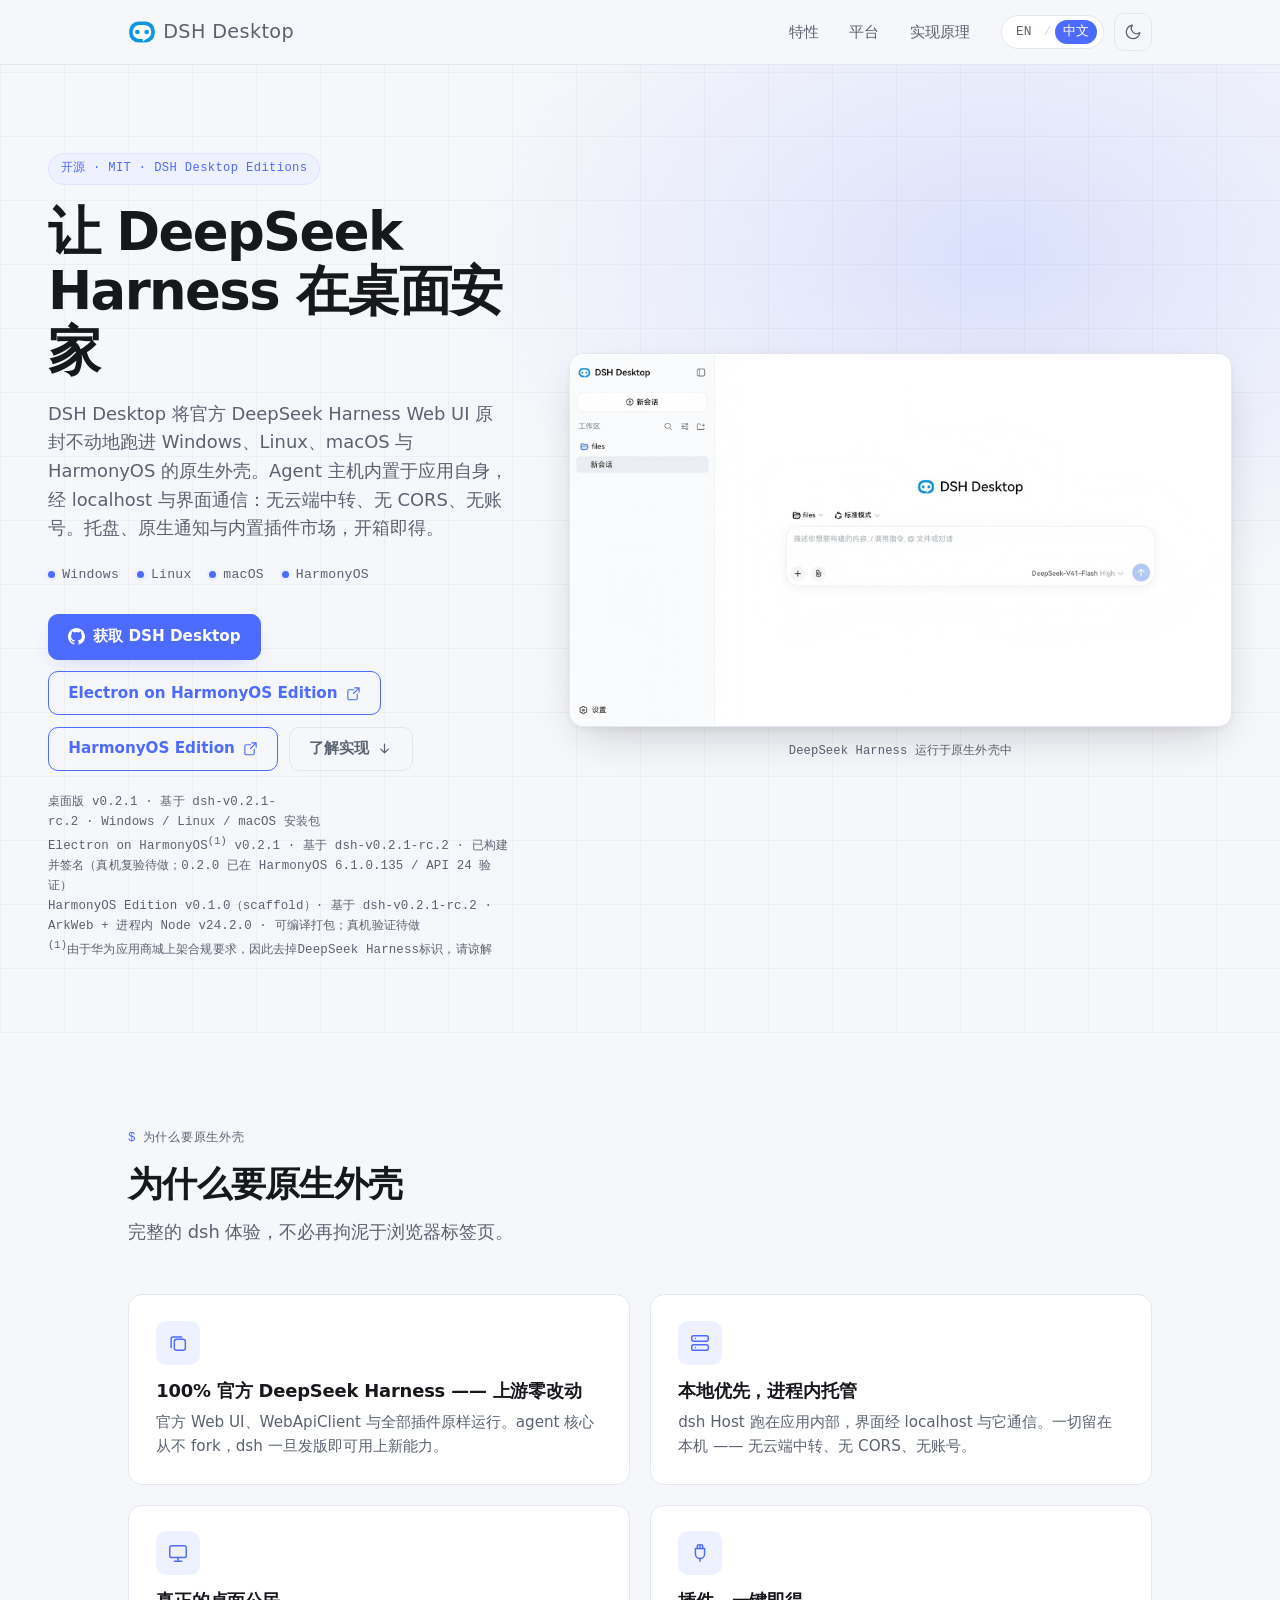
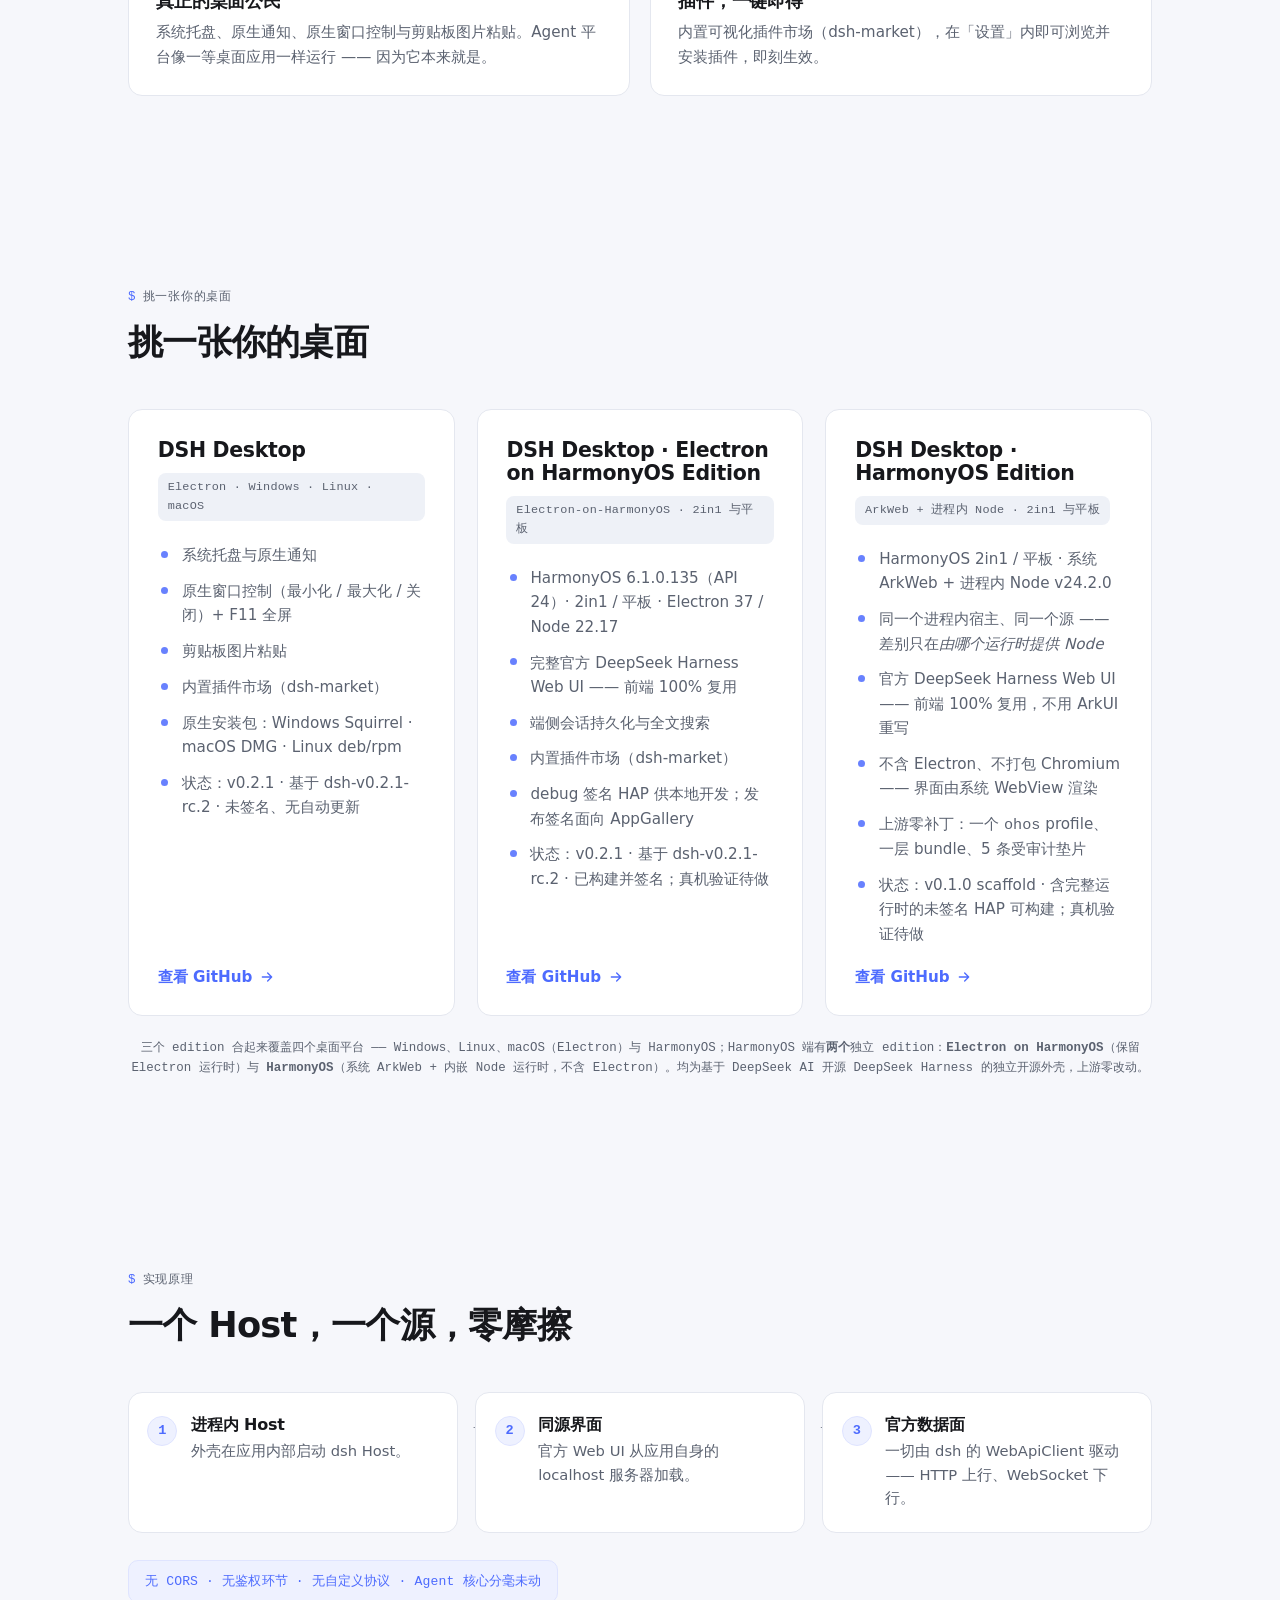
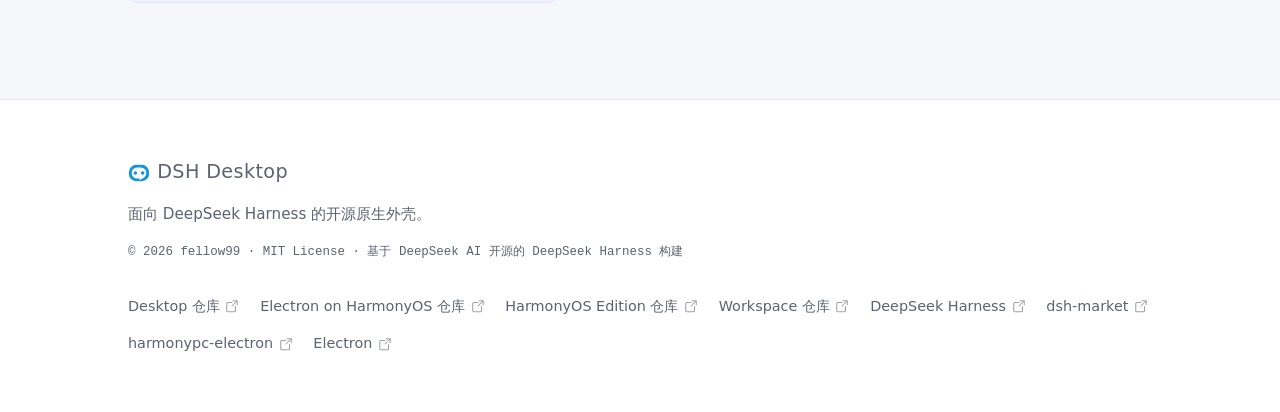
==== commit 4e05067f: "docs(editions): add the HarmonyOS Edition and unify edition naming Add a third platform card and her" ====
--- a/index_zh.html
+++ b/index_zh.html
@@ -81,7 +81,7 @@
     <section id="top" class="hero">
       <div class="container hero-grid">
         <div class="hero-copy">
-          <span class="eyebrow">开源 · MIT · DSH Desktop</span>
+          <span class="eyebrow">开源 · MIT · DSH Desktop Editions</span>
           <h1>让 DeepSeek Harness 在桌面安家</h1>
           <p class="lede">DSH Desktop 将官方 DeepSeek Harness Web UI 原封不动地跑进 Windows、Linux、macOS 与 HarmonyOS 的原生外壳。Agent 主机内置于应用自身，经 localhost 与界面通信：无云端中转、无 CORS、无账号。托盘、原生通知与内置插件市场，开箱即得。</p>
           <ul class="os-strip" aria-label="支持的桌面平台">
@@ -96,7 +96,11 @@
               获取 DSH Desktop
             </a>
             <a class="btn btn-outline" href="https://github.com/fellow99/dsh-desktop-hos" target="_blank" rel="noopener">
-              鸿蒙版
+              Electron on HarmonyOS Edition
+              <svg viewBox="0 0 24 24" width="15" height="15" fill="none" stroke="currentColor" stroke-width="1.8" stroke-linecap="round" stroke-linejoin="round" aria-hidden="true"><path d="M14 3h7v7M21 3l-9 9M18 13v7a2 2 0 0 1-2 2H5a2 2 0 0 1-2-2V8a2 2 0 0 1 2-2h7"></path></svg>
+            </a>
+            <a class="btn btn-outline" href="https://github.com/fellow99/dsh-desktop-ark" target="_blank" rel="noopener">
+              HarmonyOS Edition
               <svg viewBox="0 0 24 24" width="15" height="15" fill="none" stroke="currentColor" stroke-width="1.8" stroke-linecap="round" stroke-linejoin="round" aria-hidden="true"><path d="M14 3h7v7M21 3l-9 9M18 13v7a2 2 0 0 1-2 2H5a2 2 0 0 1-2-2V8a2 2 0 0 1 2-2h7"></path></svg>
             </a>
             <a class="btn btn-ghost" href="#how">
@@ -107,7 +111,9 @@
           <p class="trust">
             桌面版 v0.2.1 · 基于 dsh-v0.2.1-rc.2 · Windows / Linux / macOS 安装包
             <br>
-            鸿蒙版<sup>(1)</sup> v0.2.1 · 基于 dsh-v0.2.1-rc.2 · 已构建并签名（真机复验待做；0.2.0 已在 HarmonyOS 6.1.0.135 / API 24 验证）
+            Electron on HarmonyOS<sup>(1)</sup> v0.2.1 · 基于 dsh-v0.2.1-rc.2 · 已构建并签名（真机复验待做；0.2.0 已在 HarmonyOS 6.1.0.135 / API 24 验证）
+            <br>
+            HarmonyOS Edition v0.1.0（scaffold）· 基于 dsh-v0.2.1-rc.2 · ArkWeb + 进程内 Node v24.2.0 · 可编译打包；真机验证待做
             <br>
             <sup>(1)</sup>由于华为应用商城上架合规要求，因此去掉DeepSeek Harness标识，请谅解
           </p>
@@ -198,7 +204,7 @@
 
           <article class="platform-card">
             <div class="platform-head">
-              <h3>DSH Desktop · 鸿蒙版</h3>
+              <h3>DSH Desktop · Electron on HarmonyOS Edition</h3>
               <span class="platform-tag">Electron-on-HarmonyOS · 2in1 与平板</span>
             </div>
             <ul class="bullet-list">
@@ -214,9 +220,28 @@
               <svg viewBox="0 0 24 24" width="16" height="16" fill="none" stroke="currentColor" stroke-width="2" stroke-linecap="round" stroke-linejoin="round" aria-hidden="true"><path d="M5 12h14M13 6l6 6-6 6"></path></svg>
             </a>
           </article>
-        </div>
-
-        <p class="disclaimer">两个版本共同覆盖四大桌面平台 —— Windows、Linux、macOS（Electron）与 HarmonyOS。均为基于 DeepSeek AI 开源 DeepSeek Harness 的独立开源外壳，上游零改动。</p>
+
+          <article class="platform-card">
+            <div class="platform-head">
+              <h3>DSH Desktop · HarmonyOS Edition</h3>
+              <span class="platform-tag">ArkWeb + 进程内 Node · 2in1 与平板</span>
+            </div>
+            <ul class="bullet-list">
+              <li>HarmonyOS 2in1 / 平板 · 系统 ArkWeb + 进程内 Node v24.2.0</li>
+              <li>同一个进程内宿主、同一个源 —— 差别只在<em>由哪个运行时提供 Node</em></li>
+              <li>官方 DeepSeek Harness Web UI —— 前端 100% 复用，不用 ArkUI 重写</li>
+              <li>不含 Electron、不打包 Chromium —— 界面由系统 WebView 渲染</li>
+              <li>上游零补丁：一个 <code>ohos</code> profile、一层 bundle、5 条受审计垫片</li>
+              <li>状态：v0.1.0 scaffold · 含完整运行时的未签名 HAP 可构建；真机验证待做</li>
+            </ul>
+            <a class="repo-link" href="https://github.com/fellow99/dsh-desktop-ark" target="_blank" rel="noopener">
+              查看 GitHub
+              <svg viewBox="0 0 24 24" width="16" height="16" fill="none" stroke="currentColor" stroke-width="2" stroke-linecap="round" stroke-linejoin="round" aria-hidden="true"><path d="M5 12h14M13 6l6 6-6 6"></path></svg>
+            </a>
+          </article>
+        </div>
+
+        <p class="disclaimer">三个 edition 合起来覆盖四个桌面平台 —— Windows、Linux、macOS（Electron）与 HarmonyOS；HarmonyOS 端有<strong>两个</strong>独立 edition：<strong>Electron on HarmonyOS</strong>（保留 Electron 运行时）与 <strong>HarmonyOS</strong>（系统 ArkWeb + 内嵌 Node 运行时，不含 Electron）。均为基于 DeepSeek AI 开源 DeepSeek Harness 的独立开源外壳，上游零改动。</p>
       </div>
     </section>
 
@@ -271,7 +296,11 @@
           <svg class="ext" viewBox="0 0 24 24" width="14" height="14" fill="none" stroke="currentColor" stroke-width="1.8" stroke-linecap="round" stroke-linejoin="round" aria-hidden="true"><path d="M14 3h7v7M21 3l-9 9M18 13v7a2 2 0 0 1-2 2H5a2 2 0 0 1-2-2V8a2 2 0 0 1 2-2h7"></path></svg>
         </a>
         <a href="https://github.com/fellow99/dsh-desktop-hos" target="_blank" rel="noopener">
-          鸿蒙版仓库
+          Electron on HarmonyOS 仓库
+          <svg class="ext" viewBox="0 0 24 24" width="14" height="14" fill="none" stroke="currentColor" stroke-width="1.8" stroke-linecap="round" stroke-linejoin="round" aria-hidden="true"><path d="M14 3h7v7M21 3l-9 9M18 13v7a2 2 0 0 1-2 2H5a2 2 0 0 1-2-2V8a2 2 0 0 1 2-2h7"></path></svg>
+        </a>
+        <a href="https://github.com/fellow99/dsh-desktop-ark" target="_blank" rel="noopener">
+          HarmonyOS Edition 仓库
           <svg class="ext" viewBox="0 0 24 24" width="14" height="14" fill="none" stroke="currentColor" stroke-width="1.8" stroke-linecap="round" stroke-linejoin="round" aria-hidden="true"><path d="M14 3h7v7M21 3l-9 9M18 13v7a2 2 0 0 1-2 2H5a2 2 0 0 1-2-2V8a2 2 0 0 1 2-2h7"></path></svg>
         </a>
         <a href="https://github.com/fellow99/deepseek-harness-workspace" target="_blank" rel="noopener">
--- a/style.css
+++ b/style.css
@@ -684,7 +684,7 @@
 /* --------------------------------------------------------------- platforms */
 .platform-grid {
   display: grid;
-  grid-template-columns: 1fr 1fr;
+  grid-template-columns: repeat(auto-fit, minmax(300px, 1fr));
   gap: 22px;
 }
 
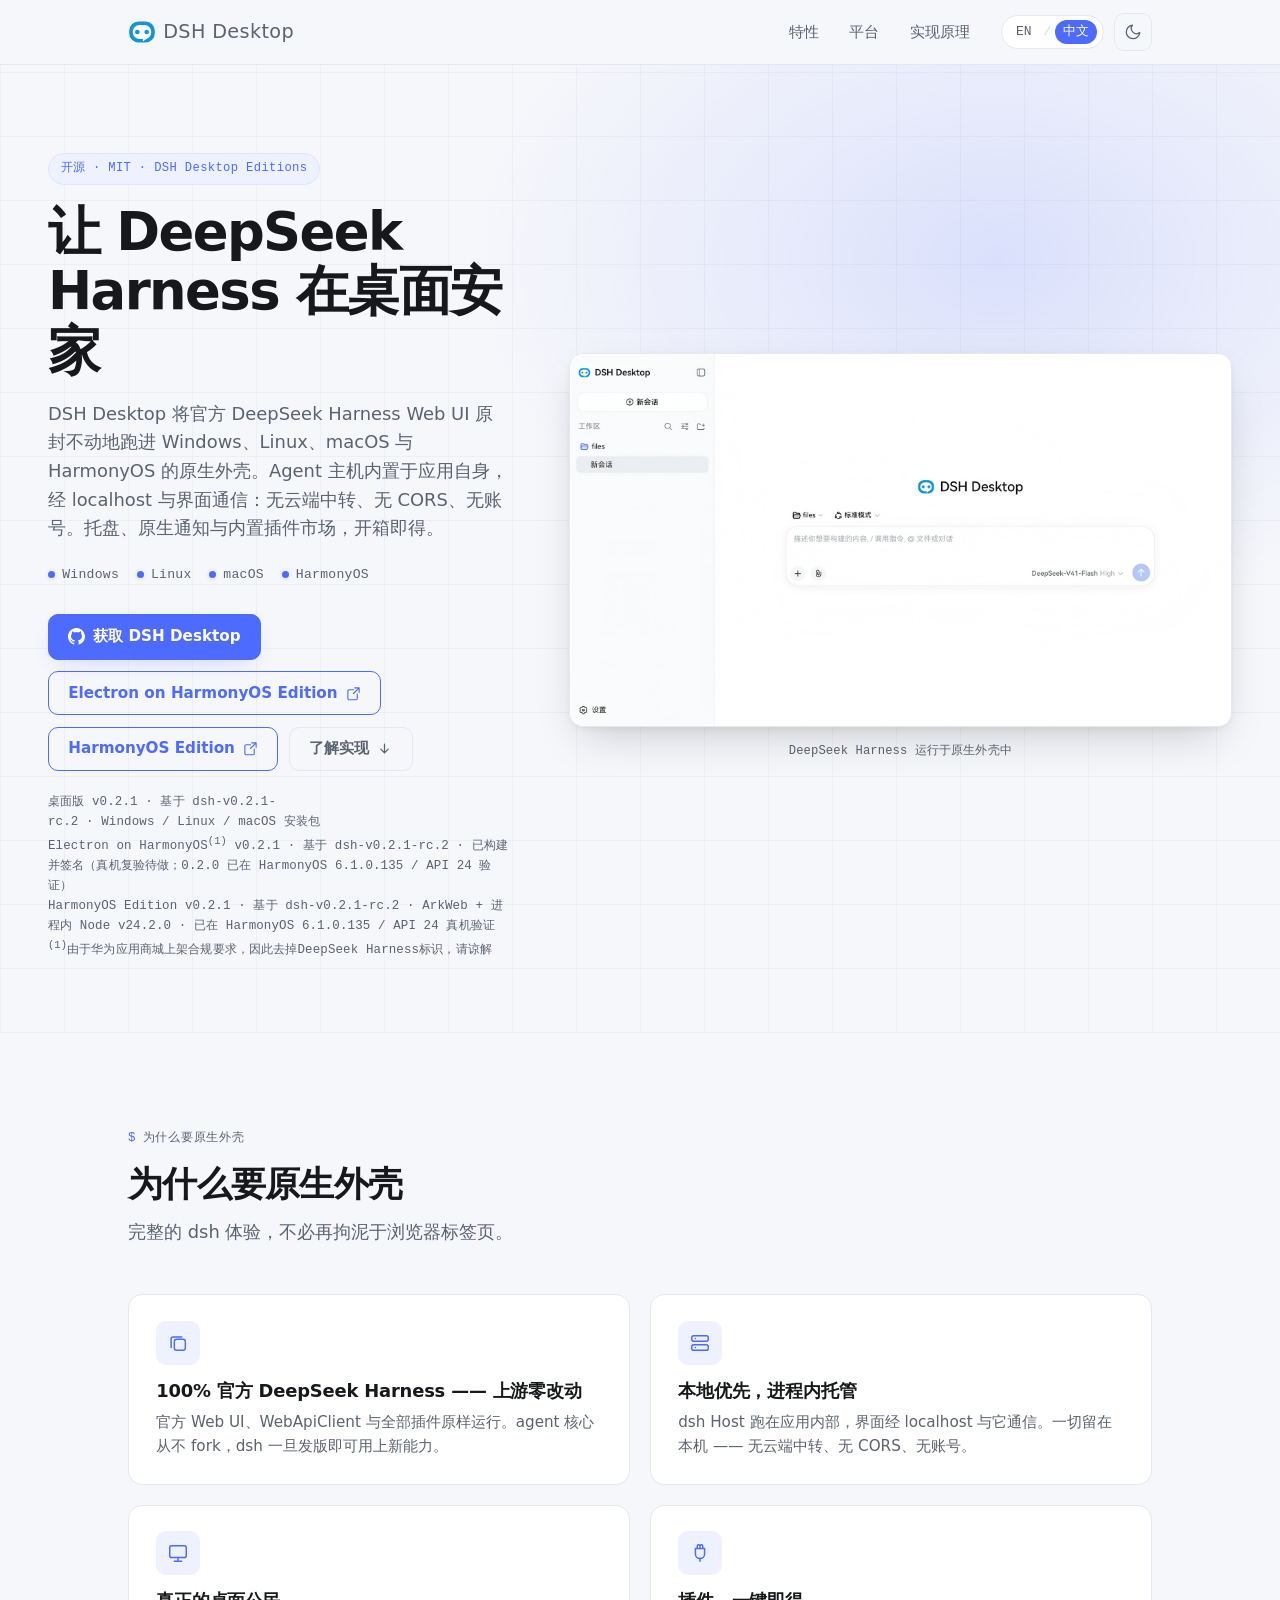
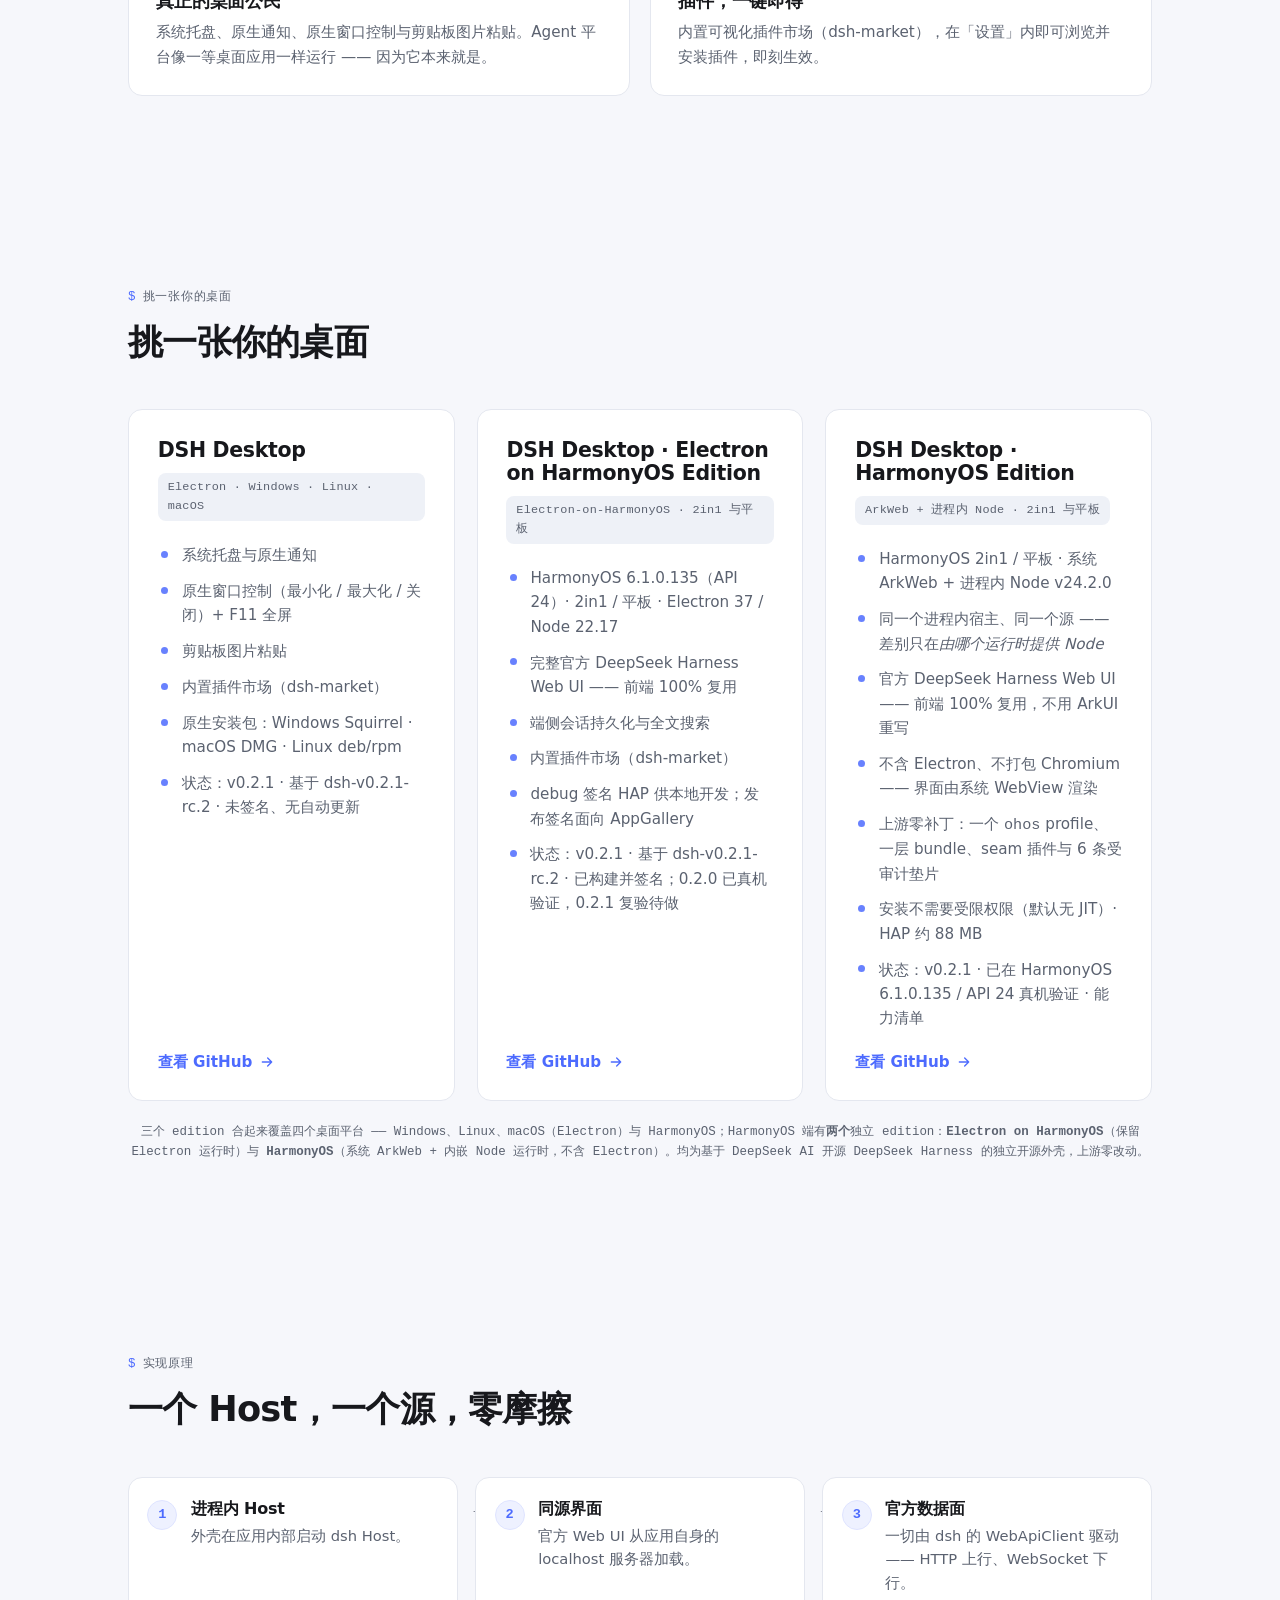
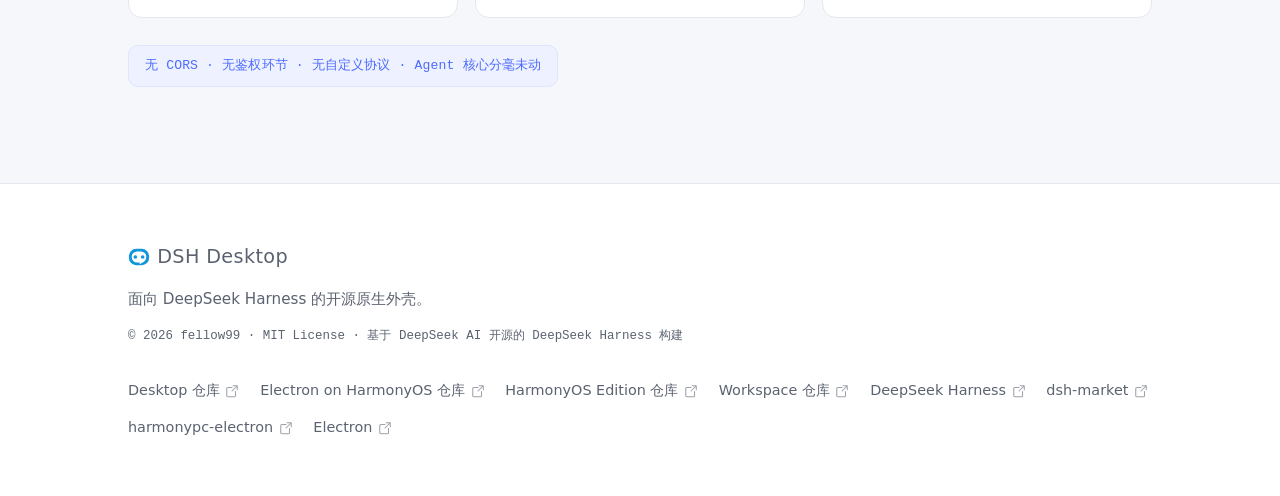
==== commit 812b06c0: "docs(site): 两个鸿蒙版本更新到 0.2.1 并链接能力清单 - Hero 信任行：HarmonyOS Edition 由 v0.1.0（scaffold）改为 v0.2.1，标注已在   " ====
--- a/index_zh.html
+++ b/index_zh.html
@@ -113,7 +113,7 @@
             <br>
             Electron on HarmonyOS<sup>(1)</sup> v0.2.1 · 基于 dsh-v0.2.1-rc.2 · 已构建并签名（真机复验待做；0.2.0 已在 HarmonyOS 6.1.0.135 / API 24 验证）
             <br>
-            HarmonyOS Edition v0.1.0（scaffold）· 基于 dsh-v0.2.1-rc.2 · ArkWeb + 进程内 Node v24.2.0 · 可编译打包；真机验证待做
+            HarmonyOS Edition v0.2.1 · 基于 dsh-v0.2.1-rc.2 · ArkWeb + 进程内 Node v24.2.0 · 已在 HarmonyOS 6.1.0.135 / API 24 真机验证
             <br>
             <sup>(1)</sup>由于华为应用商城上架合规要求，因此去掉DeepSeek Harness标识，请谅解
           </p>
@@ -213,7 +213,7 @@
               <li>端侧会话持久化与全文搜索</li>
               <li>内置插件市场（<a href="https://github.com/dsh-market/dsh-market" target="_blank" rel="noopener">dsh-market</a>）</li>
               <li>debug 签名 HAP 供本地开发；发布签名面向 AppGallery</li>
-              <li>状态：v0.2.1 · 基于 dsh-v0.2.1-rc.2 · 已构建并签名；真机验证待做</li>
+              <li>状态：v0.2.1 · 基于 dsh-v0.2.1-rc.2 · 已构建并签名；0.2.0 已真机验证，0.2.1 复验待做</li>
             </ul>
             <a class="repo-link" href="https://github.com/fellow99/dsh-desktop-hos" target="_blank" rel="noopener">
               查看 GitHub
@@ -231,8 +231,9 @@
               <li>同一个进程内宿主、同一个源 —— 差别只在<em>由哪个运行时提供 Node</em></li>
               <li>官方 DeepSeek Harness Web UI —— 前端 100% 复用，不用 ArkUI 重写</li>
               <li>不含 Electron、不打包 Chromium —— 界面由系统 WebView 渲染</li>
-              <li>上游零补丁：一个 <code>ohos</code> profile、一层 bundle、5 条受审计垫片</li>
-              <li>状态：v0.1.0 scaffold · 含完整运行时的未签名 HAP 可构建；真机验证待做</li>
+              <li>上游零补丁：一个 <code>ohos</code> profile、一层 bundle、seam 插件与 6 条受审计垫片</li>
+              <li>安装不需要受限权限（默认无 JIT）· HAP 约 88 MB</li>
+              <li>状态：v0.2.1 · 已在 HarmonyOS 6.1.0.135 / API 24 真机验证 · <a href="https://github.com/fellow99/dsh-desktop-ark/blob/main/docs/%E9%B8%BF%E8%92%99%E7%8E%AF%E5%A2%83%E8%83%BD%E5%8A%9B%E6%B8%85%E5%8D%95-0.2.1.md" target="_blank" rel="noopener">能力清单</a></li>
             </ul>
             <a class="repo-link" href="https://github.com/fellow99/dsh-desktop-ark" target="_blank" rel="noopener">
               查看 GitHub
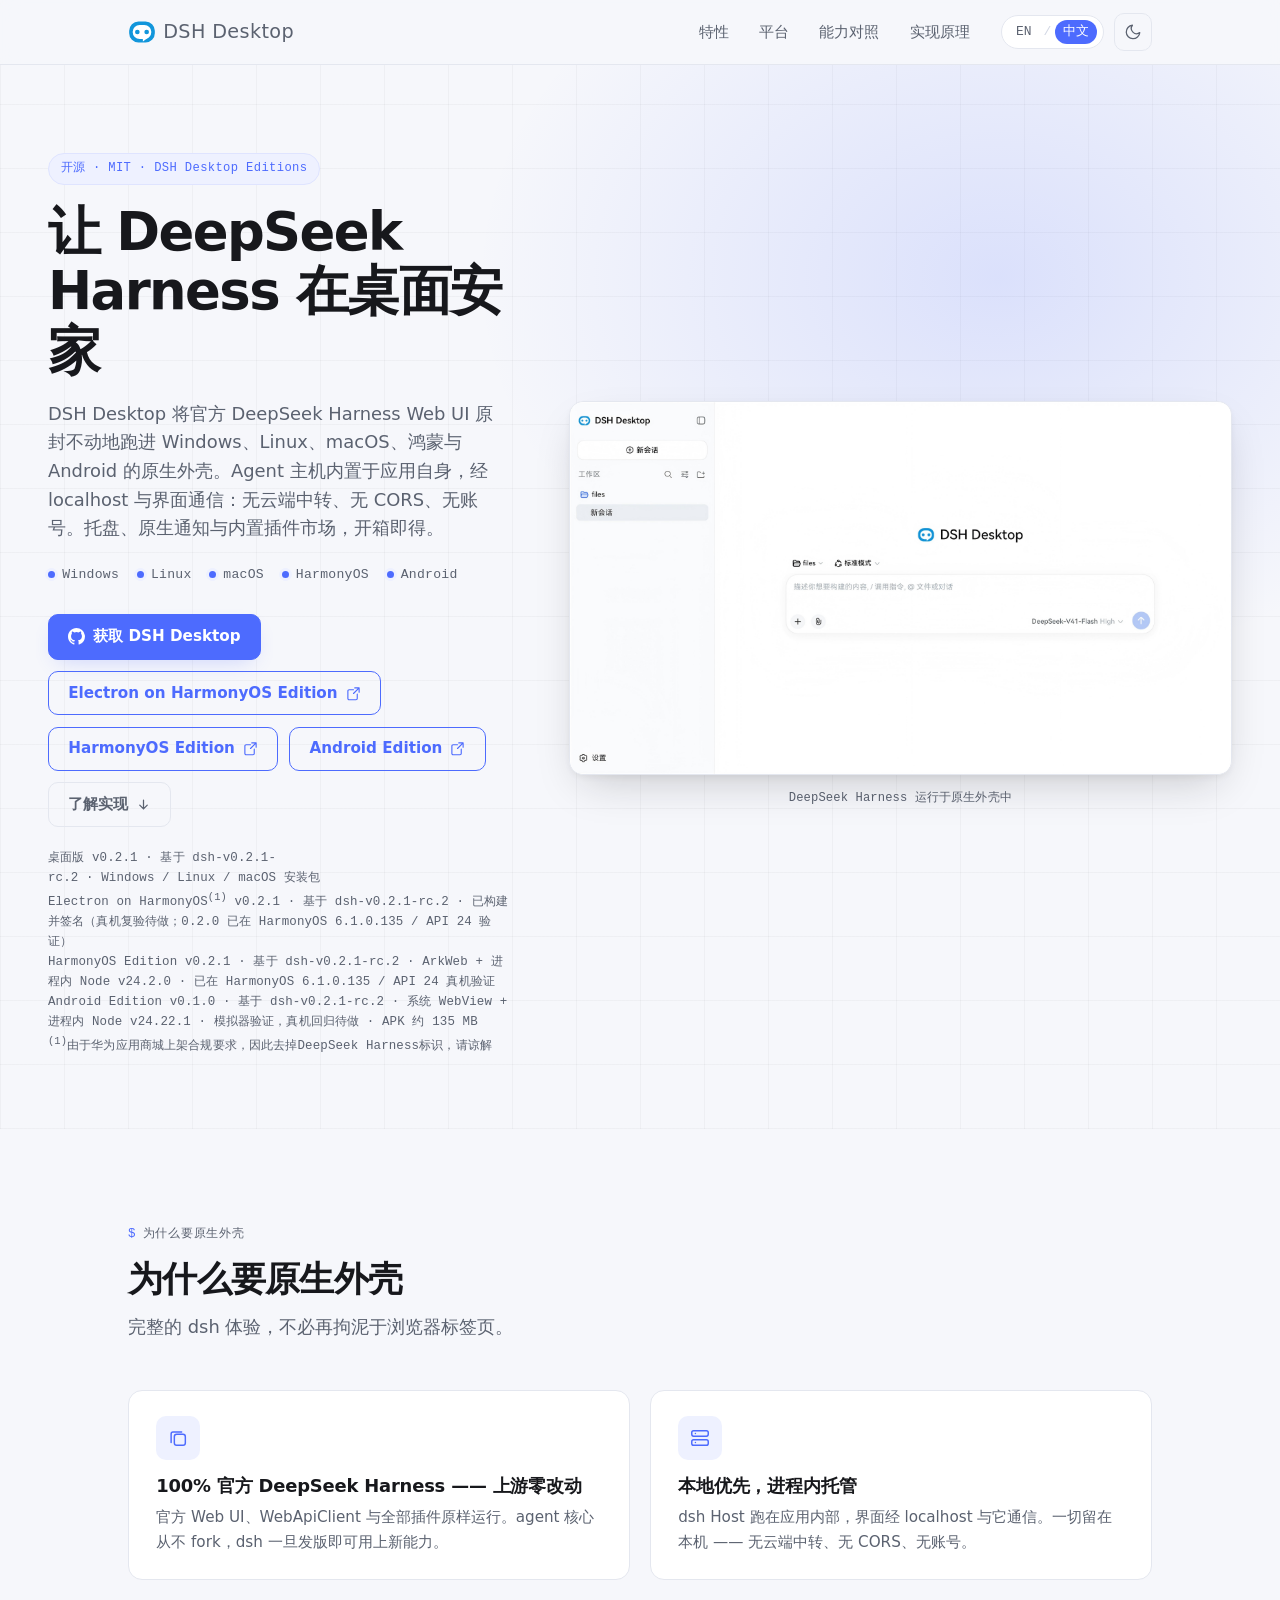
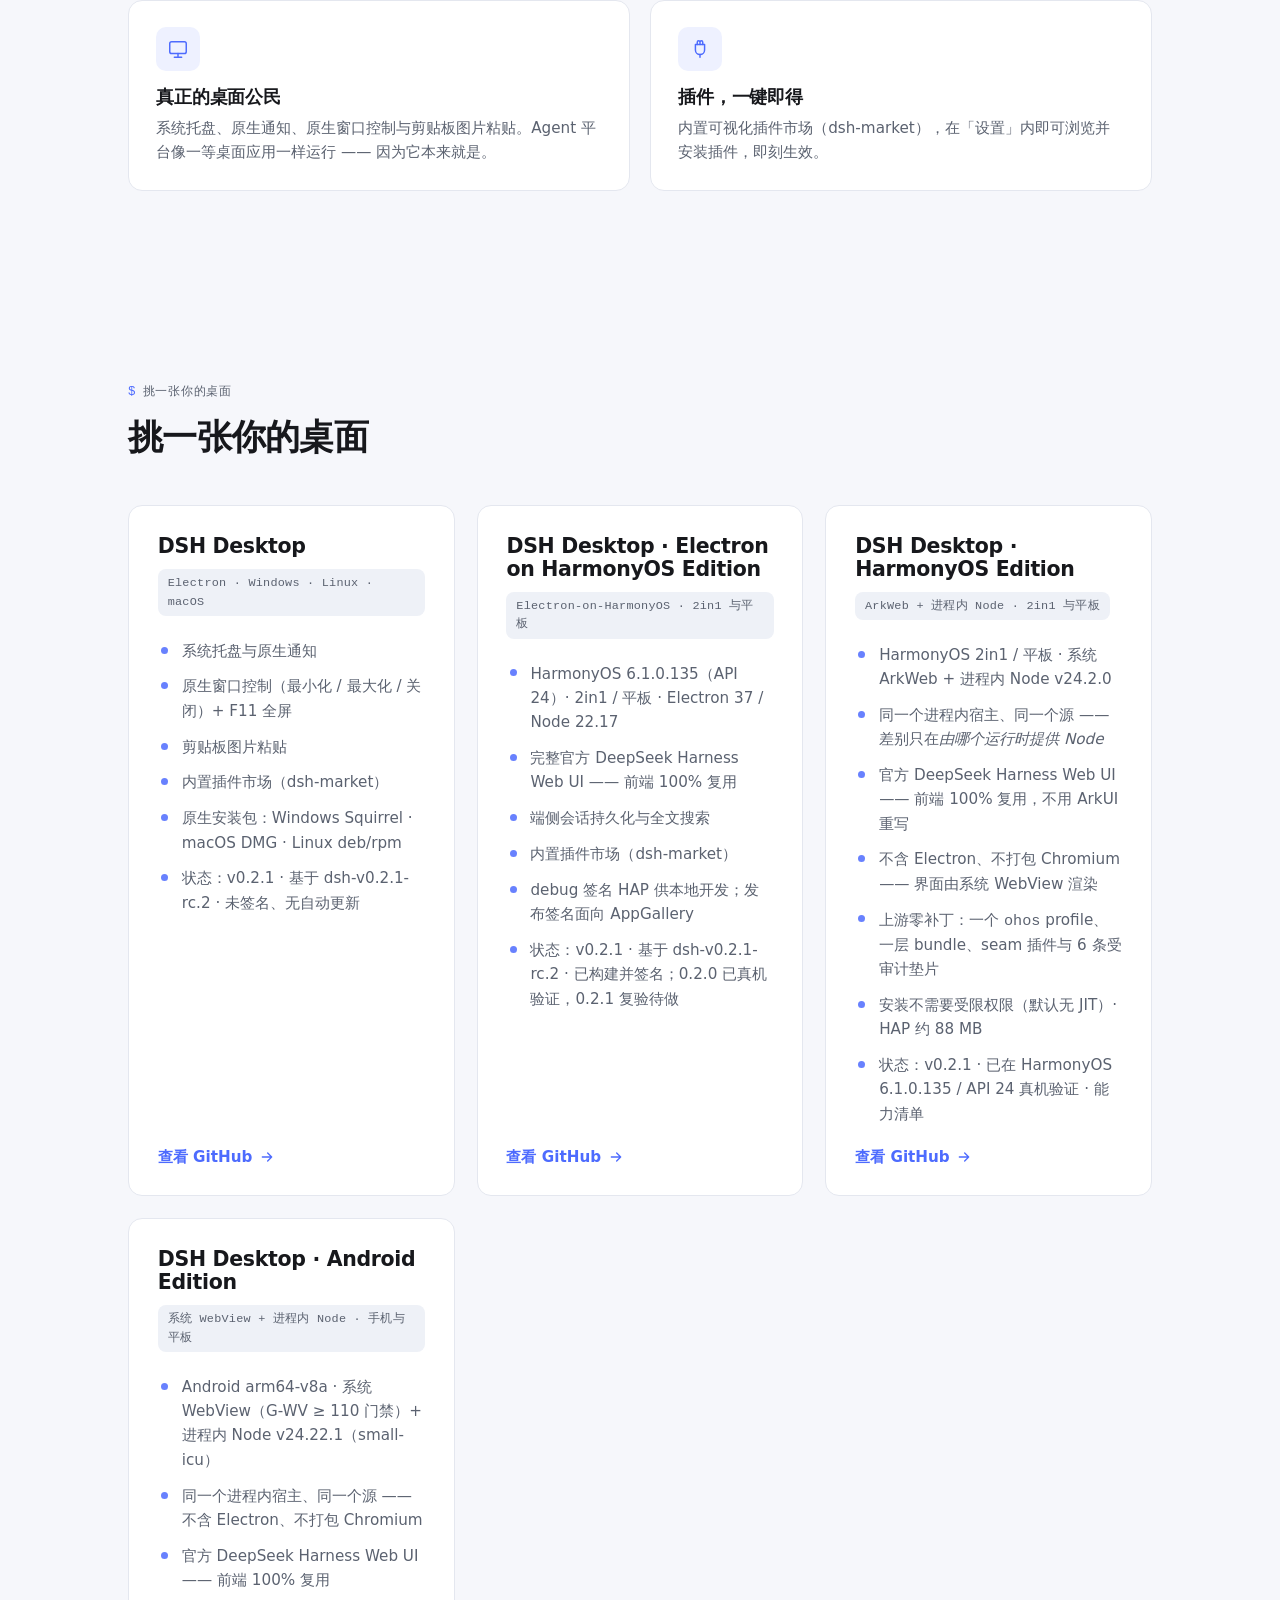
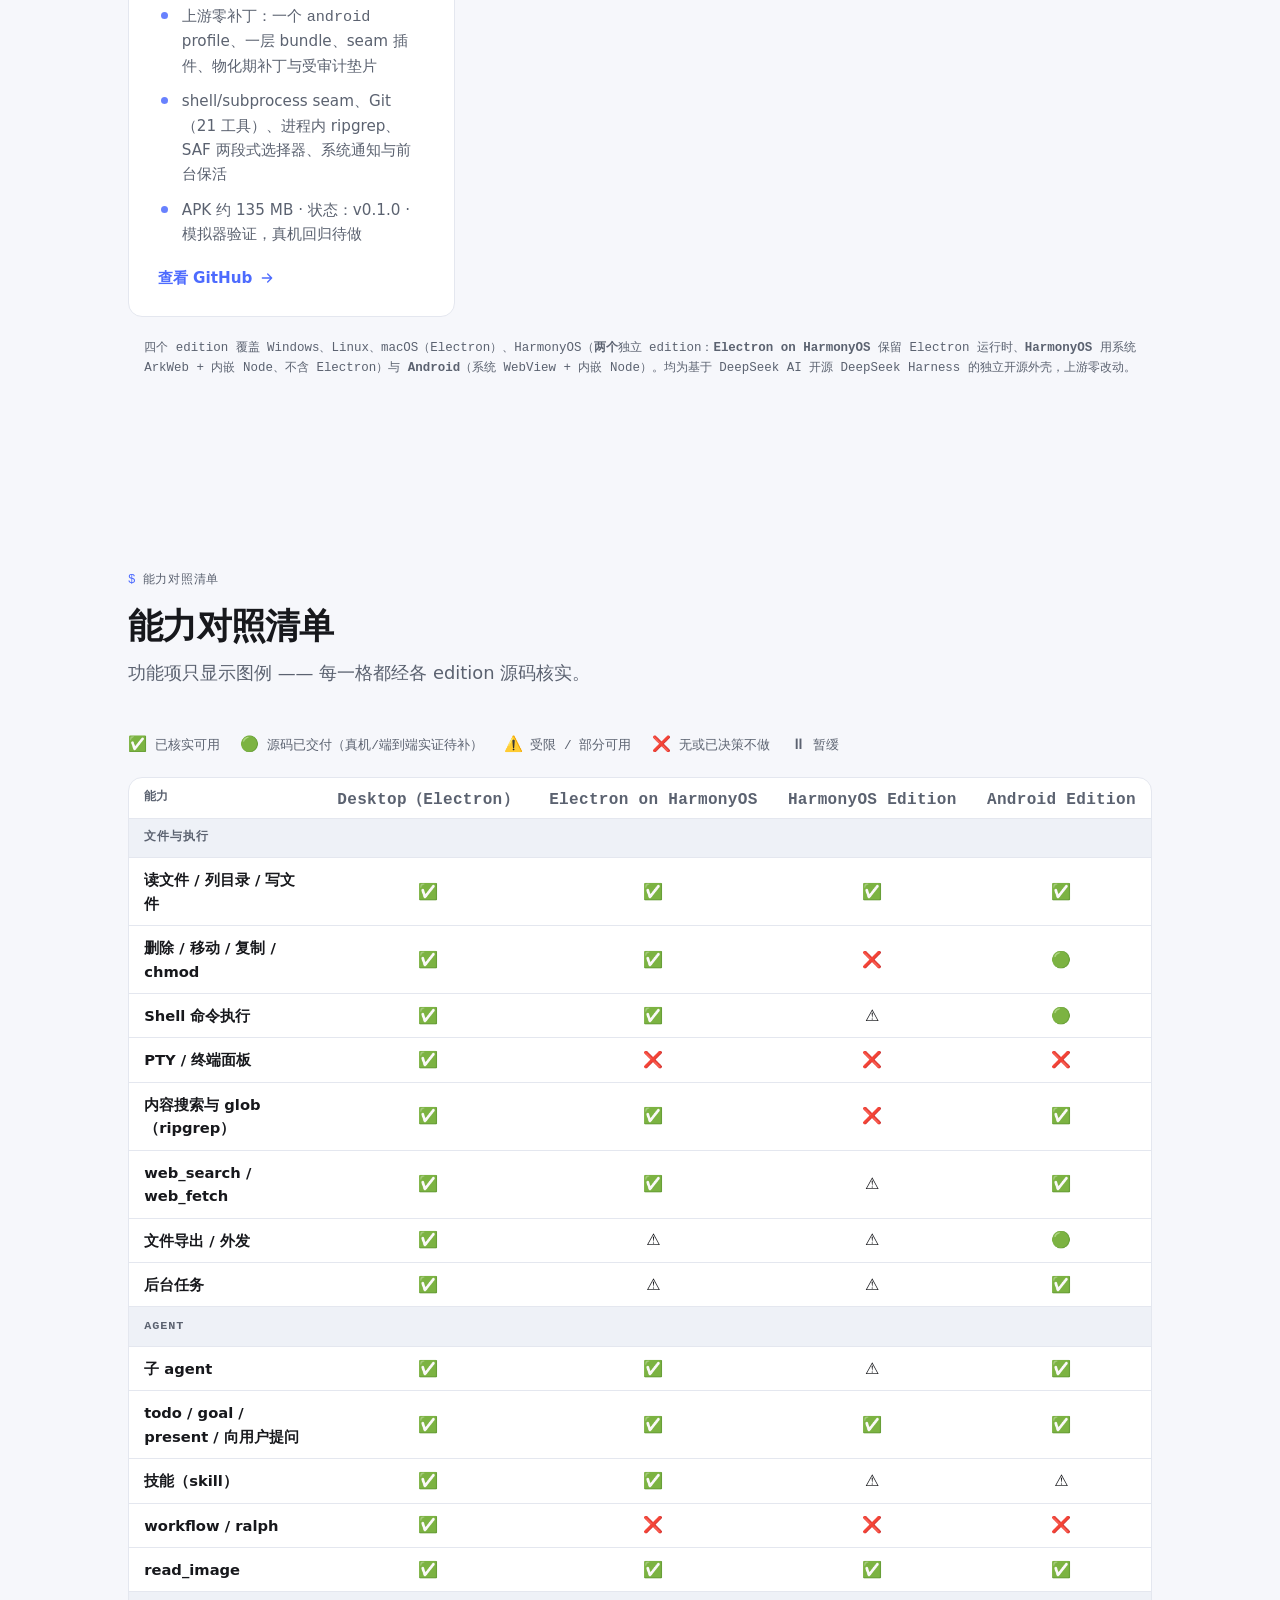
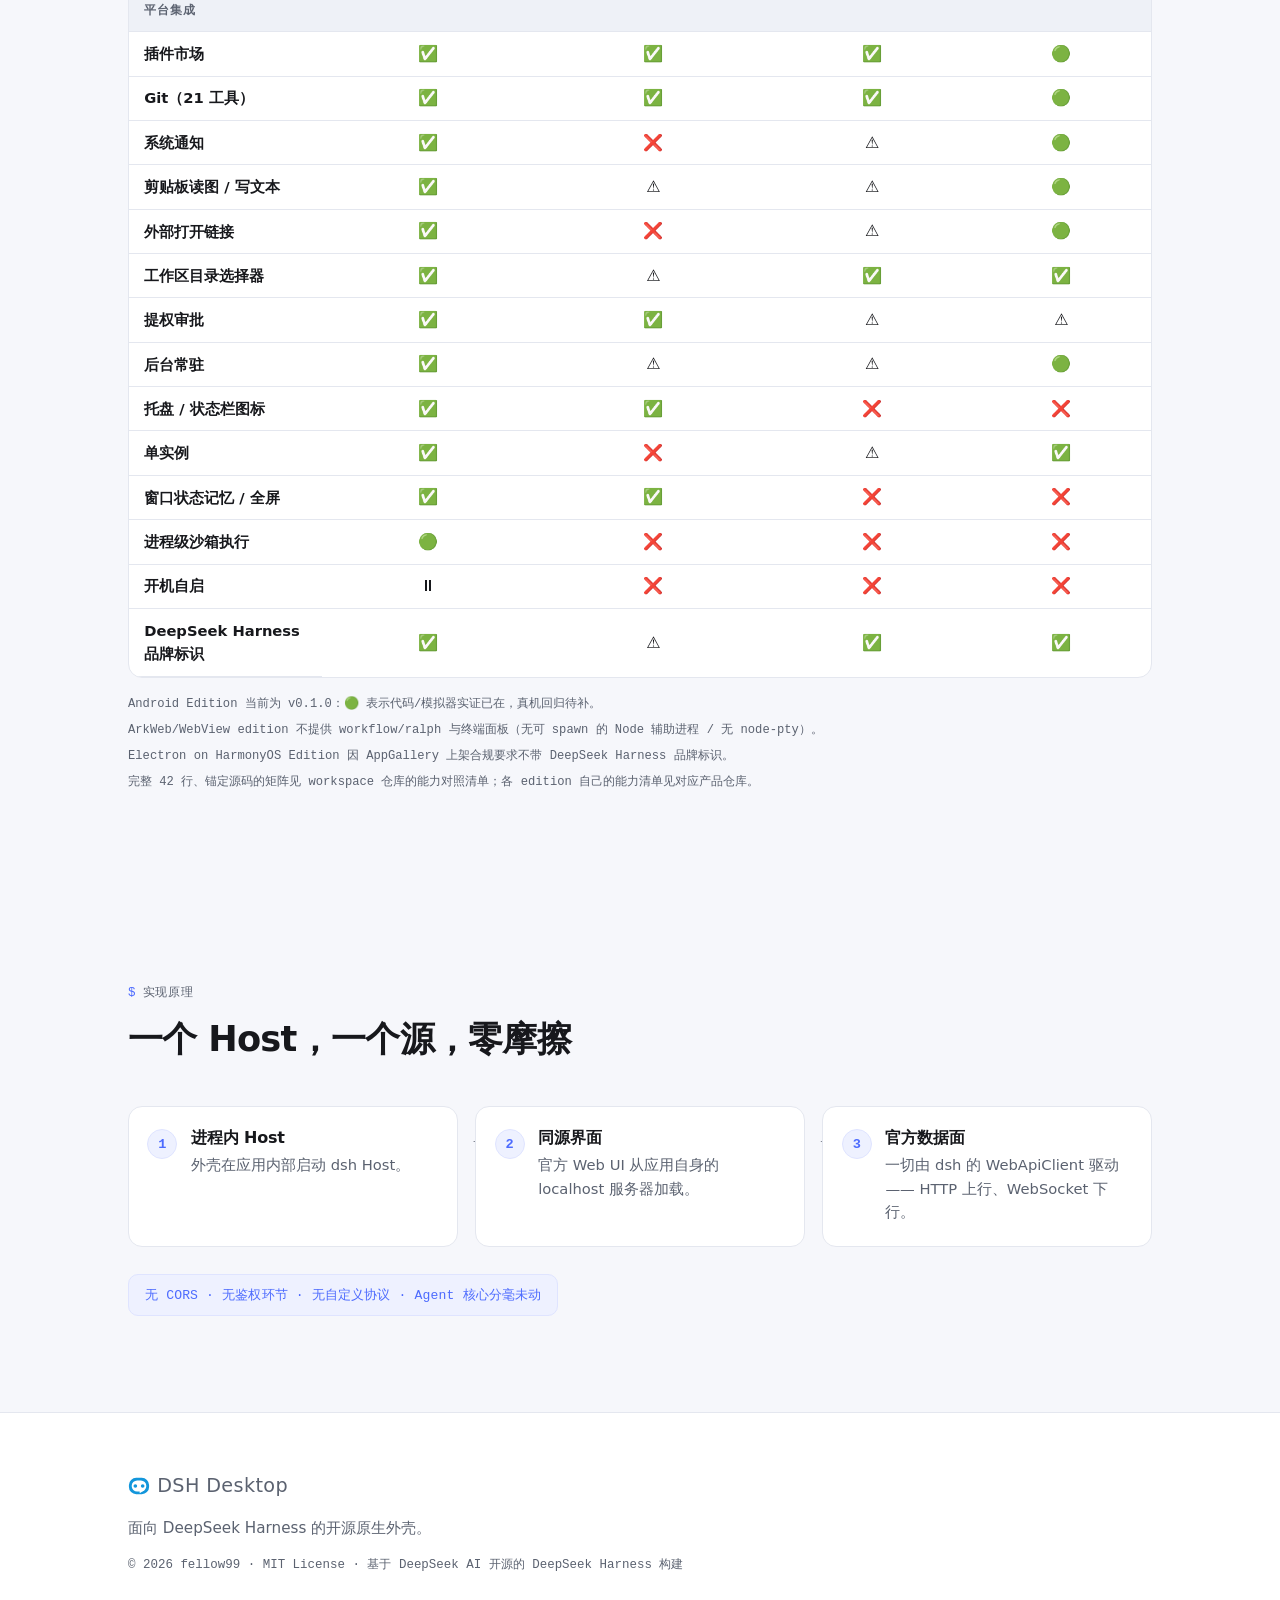
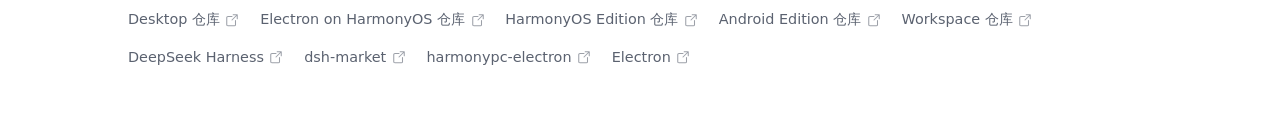
==== commit e59554ed: "feat(site): 新增第四个 edition（Android）与能力对照清单栏目 - 全站三→四 edition：hero lede/5 个 OS chip/4 张平台卡/CTA/trust 行" ====
--- a/index_zh.html
+++ b/index_zh.html
@@ -3,8 +3,8 @@
 <head>
   <meta charset="UTF-8" />
   <meta name="viewport" content="width=device-width, initial-scale=1.0" />
-  <title>DSH Desktop —— Windows / Linux / macOS / HarmonyOS 上的原生 dsh 外壳</title>
-  <meta name="description" content="DeepSeek Harness 的开源原生桌面外壳：把官方 Agent Web UI 带到桌面 —— 支持 Windows、Linux、macOS 与 HarmonyOS。本地优先，上游零改动。" />
+  <title>DSH Desktop —— Windows / Linux / macOS / HarmonyOS / Android 上的原生 dsh 外壳</title>
+  <meta name="description" content="DeepSeek Harness 的开源原生外壳：把官方 Agent Web UI 带到 Windows、Linux、macOS、鸿蒙与 Android。本地优先，上游零改动。" />
   <meta name="theme-color" media="(prefers-color-scheme: light)" content="#f6f7fb" />
   <meta name="theme-color" media="(prefers-color-scheme: dark)" content="#0a0c11" />
   <link rel="canonical" href="https://fellow99.github.io/dsh-desktop-website/index_zh.html" />
@@ -13,8 +13,8 @@
   <link rel="alternate" hreflang="x-default" href="https://fellow99.github.io/dsh-desktop-website/index.html" />
   <meta property="og:type" content="website" />
   <meta property="og:site_name" content="DSH Desktop" />
-  <meta property="og:title" content="DSH Desktop —— Windows / Linux / macOS / HarmonyOS 上的原生 dsh 外壳" />
-  <meta property="og:description" content="DeepSeek Harness 的开源原生桌面外壳：把官方 Agent Web UI 带到桌面 —— 支持 Windows、Linux、macOS 与 HarmonyOS。本地优先，上游零改动。" />
+  <meta property="og:title" content="DSH Desktop —— Windows / Linux / macOS / HarmonyOS / Android 上的原生 dsh 外壳" />
+  <meta property="og:description" content="DeepSeek Harness 的开源原生外壳：把官方 Agent Web UI 带到 Windows、Linux、macOS、鸿蒙与 Android。本地优先，上游零改动。" />
   <meta property="og:url" content="https://fellow99.github.io/dsh-desktop-website/index_zh.html" />
   <meta property="og:image" content="https://fellow99.github.io/dsh-desktop-website/images/light.png" />
   <meta property="og:image:width" content="1920" />
@@ -49,6 +49,7 @@
       <div class="nav-links">
         <a href="#features">特性</a>
         <a href="#platforms">平台</a>
+        <a href="#capabilities">能力对照</a>
         <a href="#how">实现原理</a>
       </div>
       <div class="nav-actions">
@@ -83,12 +84,13 @@
         <div class="hero-copy">
           <span class="eyebrow">开源 · MIT · DSH Desktop Editions</span>
           <h1>让 DeepSeek Harness 在桌面安家</h1>
-          <p class="lede">DSH Desktop 将官方 DeepSeek Harness Web UI 原封不动地跑进 Windows、Linux、macOS 与 HarmonyOS 的原生外壳。Agent 主机内置于应用自身，经 localhost 与界面通信：无云端中转、无 CORS、无账号。托盘、原生通知与内置插件市场，开箱即得。</p>
-          <ul class="os-strip" aria-label="支持的桌面平台">
+          <p class="lede">DSH Desktop 将官方 DeepSeek Harness Web UI 原封不动地跑进 Windows、Linux、macOS、鸿蒙与 Android 的原生外壳。Agent 主机内置于应用自身，经 localhost 与界面通信：无云端中转、无 CORS、无账号。托盘、原生通知与内置插件市场，开箱即得。</p>
+          <ul class="os-strip" aria-label="支持的平台">
             <li class="os-chip"><span class="os-dot" aria-hidden="true"></span>Windows</li>
             <li class="os-chip"><span class="os-dot" aria-hidden="true"></span>Linux</li>
             <li class="os-chip"><span class="os-dot" aria-hidden="true"></span>macOS</li>
             <li class="os-chip"><span class="os-dot" aria-hidden="true"></span>HarmonyOS</li>
+            <li class="os-chip"><span class="os-dot" aria-hidden="true"></span>Android</li>
           </ul>
           <div class="cta-row">
             <a class="btn btn-primary" href="https://github.com/fellow99/dsh-desktop/releases/latest" target="_blank" rel="noopener">
@@ -101,6 +103,10 @@
             </a>
             <a class="btn btn-outline" href="https://github.com/fellow99/dsh-desktop-ark" target="_blank" rel="noopener">
               HarmonyOS Edition
+              <svg viewBox="0 0 24 24" width="15" height="15" fill="none" stroke="currentColor" stroke-width="1.8" stroke-linecap="round" stroke-linejoin="round" aria-hidden="true"><path d="M14 3h7v7M21 3l-9 9M18 13v7a2 2 0 0 1-2 2H5a2 2 0 0 1-2-2V8a2 2 0 0 1 2-2h7"></path></svg>
+            </a>
+            <a class="btn btn-outline" href="https://github.com/fellow99/dsh-desktop-android" target="_blank" rel="noopener">
+              Android Edition
               <svg viewBox="0 0 24 24" width="15" height="15" fill="none" stroke="currentColor" stroke-width="1.8" stroke-linecap="round" stroke-linejoin="round" aria-hidden="true"><path d="M14 3h7v7M21 3l-9 9M18 13v7a2 2 0 0 1-2 2H5a2 2 0 0 1-2-2V8a2 2 0 0 1 2-2h7"></path></svg>
             </a>
             <a class="btn btn-ghost" href="#how">
@@ -114,6 +120,8 @@
             Electron on HarmonyOS<sup>(1)</sup> v0.2.1 · 基于 dsh-v0.2.1-rc.2 · 已构建并签名（真机复验待做；0.2.0 已在 HarmonyOS 6.1.0.135 / API 24 验证）
             <br>
             HarmonyOS Edition v0.2.1 · 基于 dsh-v0.2.1-rc.2 · ArkWeb + 进程内 Node v24.2.0 · 已在 HarmonyOS 6.1.0.135 / API 24 真机验证
+            <br>
+            Android Edition v0.1.0 · 基于 dsh-v0.2.1-rc.2 · 系统 WebView + 进程内 Node v24.22.1 · 模拟器验证，真机回归待做 · APK 约 135 MB
             <br>
             <sup>(1)</sup>由于华为应用商城上架合规要求，因此去掉DeepSeek Harness标识，请谅解
           </p>
@@ -240,9 +248,102 @@
               <svg viewBox="0 0 24 24" width="16" height="16" fill="none" stroke="currentColor" stroke-width="2" stroke-linecap="round" stroke-linejoin="round" aria-hidden="true"><path d="M5 12h14M13 6l6 6-6 6"></path></svg>
             </a>
           </article>
-        </div>
-
-        <p class="disclaimer">三个 edition 合起来覆盖四个桌面平台 —— Windows、Linux、macOS（Electron）与 HarmonyOS；HarmonyOS 端有<strong>两个</strong>独立 edition：<strong>Electron on HarmonyOS</strong>（保留 Electron 运行时）与 <strong>HarmonyOS</strong>（系统 ArkWeb + 内嵌 Node 运行时，不含 Electron）。均为基于 DeepSeek AI 开源 DeepSeek Harness 的独立开源外壳，上游零改动。</p>
+
+          <article class="platform-card">
+            <div class="platform-head">
+              <h3>DSH Desktop · Android Edition</h3>
+              <span class="platform-tag">系统 WebView + 进程内 Node · 手机与平板</span>
+            </div>
+            <ul class="bullet-list">
+              <li>Android arm64-v8a · 系统 WebView（G-WV ≥ 110 门禁）+ 进程内 Node v24.22.1（small-icu）</li>
+              <li>同一个进程内宿主、同一个源 —— 不含 Electron、不打包 Chromium</li>
+              <li>官方 DeepSeek Harness Web UI —— 前端 100% 复用</li>
+              <li>上游零补丁：一个 <code>android</code> profile、一层 bundle、seam 插件、物化期补丁与受审计垫片</li>
+              <li>shell/subprocess seam、Git（21 工具）、进程内 ripgrep、SAF 两段式选择器、系统通知与前台保活</li>
+              <li>APK 约 135 MB · 状态：v0.1.0 · 模拟器验证，真机回归待做</li>
+            </ul>
+            <a class="repo-link" href="https://github.com/fellow99/dsh-desktop-android" target="_blank" rel="noopener">
+              查看 GitHub
+              <svg viewBox="0 0 24 24" width="16" height="16" fill="none" stroke="currentColor" stroke-width="2" stroke-linecap="round" stroke-linejoin="round" aria-hidden="true"><path d="M5 12h14M13 6l6 6-6 6"></path></svg>
+            </a>
+          </article>
+        </div>
+
+        <p class="disclaimer">四个 edition 覆盖 Windows、Linux、macOS（Electron）、HarmonyOS（<strong>两个</strong>独立 edition：<strong>Electron on HarmonyOS</strong> 保留 Electron 运行时、<strong>HarmonyOS</strong> 用系统 ArkWeb + 内嵌 Node、不含 Electron）与 <strong>Android</strong>（系统 WebView + 内嵌 Node）。均为基于 DeepSeek AI 开源 DeepSeek Harness 的独立开源外壳，上游零改动。</p>
+      </div>
+    </section>
+
+    <!-- ========================== CAPABILITIES ========================== -->
+    <section id="capabilities" class="section">
+      <div class="container">
+        <p class="section-eyebrow">能力对照清单</p>
+        <div class="section-head">
+          <h2>能力对照清单</h2>
+          <p class="section-lede">功能项只显示图例 —— 每一格都经各 edition 源码核实。</p>
+        </div>
+
+        <ul class="cap-legend">
+          <li><span class="g">✅</span> 已核实可用</li>
+          <li><span class="g">🟢</span> 源码已交付（真机/端到端实证待补）</li>
+          <li><span class="g">⚠️</span> 受限 / 部分可用</li>
+          <li><span class="g">❌</span> 无或已决策不做</li>
+          <li><span class="g">⏸</span> 暂缓</li>
+        </ul>
+
+        <div class="cap-wrap">
+          <table class="cap-table">
+            <thead>
+              <tr>
+                <th scope="col">能力</th>
+                <th scope="col">Desktop（Electron）</th>
+                <th scope="col">Electron on HarmonyOS</th>
+                <th scope="col">HarmonyOS Edition</th>
+                <th scope="col">Android Edition</th>
+              </tr>
+            </thead>
+            <tbody>
+              <tr class="cap-group"><td colspan="5">文件与执行</td></tr>
+              <tr><th scope="row">读文件 / 列目录 / 写文件</th><td class="cap-glyph">✅</td><td class="cap-glyph">✅</td><td class="cap-glyph">✅</td><td class="cap-glyph">✅</td></tr>
+              <tr><th scope="row">删除 / 移动 / 复制 / chmod</th><td class="cap-glyph">✅</td><td class="cap-glyph">✅</td><td class="cap-glyph">❌</td><td class="cap-glyph">🟢</td></tr>
+              <tr><th scope="row">Shell 命令执行</th><td class="cap-glyph">✅</td><td class="cap-glyph">✅</td><td class="cap-glyph">⚠️</td><td class="cap-glyph">🟢</td></tr>
+              <tr><th scope="row">PTY / 终端面板</th><td class="cap-glyph">✅</td><td class="cap-glyph">❌</td><td class="cap-glyph">❌</td><td class="cap-glyph">❌</td></tr>
+              <tr><th scope="row">内容搜索与 glob（ripgrep）</th><td class="cap-glyph">✅</td><td class="cap-glyph">✅</td><td class="cap-glyph">❌</td><td class="cap-glyph">✅</td></tr>
+              <tr><th scope="row">web_search / web_fetch</th><td class="cap-glyph">✅</td><td class="cap-glyph">✅</td><td class="cap-glyph">⚠️</td><td class="cap-glyph">✅</td></tr>
+              <tr><th scope="row">文件导出 / 外发</th><td class="cap-glyph">✅</td><td class="cap-glyph">⚠️</td><td class="cap-glyph">⚠️</td><td class="cap-glyph">🟢</td></tr>
+              <tr><th scope="row">后台任务</th><td class="cap-glyph">✅</td><td class="cap-glyph">⚠️</td><td class="cap-glyph">⚠️</td><td class="cap-glyph">✅</td></tr>
+
+              <tr class="cap-group"><td colspan="5">Agent</td></tr>
+              <tr><th scope="row">子 agent</th><td class="cap-glyph">✅</td><td class="cap-glyph">✅</td><td class="cap-glyph">⚠️</td><td class="cap-glyph">✅</td></tr>
+              <tr><th scope="row">todo / goal / present / 向用户提问</th><td class="cap-glyph">✅</td><td class="cap-glyph">✅</td><td class="cap-glyph">✅</td><td class="cap-glyph">✅</td></tr>
+              <tr><th scope="row">技能（skill）</th><td class="cap-glyph">✅</td><td class="cap-glyph">✅</td><td class="cap-glyph">⚠️</td><td class="cap-glyph">⚠️</td></tr>
+              <tr><th scope="row">workflow / ralph</th><td class="cap-glyph">✅</td><td class="cap-glyph">❌</td><td class="cap-glyph">❌</td><td class="cap-glyph">❌</td></tr>
+              <tr><th scope="row">read_image</th><td class="cap-glyph">✅</td><td class="cap-glyph">✅</td><td class="cap-glyph">✅</td><td class="cap-glyph">✅</td></tr>
+
+              <tr class="cap-group"><td colspan="5">平台集成</td></tr>
+              <tr><th scope="row">插件市场</th><td class="cap-glyph">✅</td><td class="cap-glyph">✅</td><td class="cap-glyph">✅</td><td class="cap-glyph">🟢</td></tr>
+              <tr><th scope="row">Git（21 工具）</th><td class="cap-glyph">✅</td><td class="cap-glyph">✅</td><td class="cap-glyph">✅</td><td class="cap-glyph">🟢</td></tr>
+              <tr><th scope="row">系统通知</th><td class="cap-glyph">✅</td><td class="cap-glyph">❌</td><td class="cap-glyph">⚠️</td><td class="cap-glyph">🟢</td></tr>
+              <tr><th scope="row">剪贴板读图 / 写文本</th><td class="cap-glyph">✅</td><td class="cap-glyph">⚠️</td><td class="cap-glyph">⚠️</td><td class="cap-glyph">🟢</td></tr>
+              <tr><th scope="row">外部打开链接</th><td class="cap-glyph">✅</td><td class="cap-glyph">❌</td><td class="cap-glyph">⚠️</td><td class="cap-glyph">🟢</td></tr>
+              <tr><th scope="row">工作区目录选择器</th><td class="cap-glyph">✅</td><td class="cap-glyph">⚠️</td><td class="cap-glyph">✅</td><td class="cap-glyph">✅</td></tr>
+              <tr><th scope="row">提权审批</th><td class="cap-glyph">✅</td><td class="cap-glyph">✅</td><td class="cap-glyph">⚠️</td><td class="cap-glyph">⚠️</td></tr>
+              <tr><th scope="row">后台常驻</th><td class="cap-glyph">✅</td><td class="cap-glyph">⚠️</td><td class="cap-glyph">⚠️</td><td class="cap-glyph">🟢</td></tr>
+              <tr><th scope="row">托盘 / 状态栏图标</th><td class="cap-glyph">✅</td><td class="cap-glyph">✅</td><td class="cap-glyph">❌</td><td class="cap-glyph">❌</td></tr>
+              <tr><th scope="row">单实例</th><td class="cap-glyph">✅</td><td class="cap-glyph">❌</td><td class="cap-glyph">⚠️</td><td class="cap-glyph">✅</td></tr>
+              <tr><th scope="row">窗口状态记忆 / 全屏</th><td class="cap-glyph">✅</td><td class="cap-glyph">✅</td><td class="cap-glyph">❌</td><td class="cap-glyph">❌</td></tr>
+              <tr><th scope="row">进程级沙箱执行</th><td class="cap-glyph">🟢</td><td class="cap-glyph">❌</td><td class="cap-glyph">❌</td><td class="cap-glyph">❌</td></tr>
+              <tr><th scope="row">开机自启</th><td class="cap-glyph">⏸</td><td class="cap-glyph">❌</td><td class="cap-glyph">❌</td><td class="cap-glyph">❌</td></tr>
+              <tr><th scope="row">DeepSeek Harness 品牌标识</th><td class="cap-glyph">✅</td><td class="cap-glyph">⚠️</td><td class="cap-glyph">✅</td><td class="cap-glyph">✅</td></tr>
+            </tbody>
+          </table>
+        </div>
+
+        <div class="cap-note">
+          <span>Android Edition 当前为 v0.1.0：🟢 表示代码/模拟器实证已在，真机回归待补。</span>
+          <span>ArkWeb/WebView edition 不提供 workflow/ralph 与终端面板（无可 spawn 的 Node 辅助进程 / 无 node-pty）。</span>
+          <span>Electron on HarmonyOS Edition 因 AppGallery 上架合规要求不带 DeepSeek Harness 品牌标识。</span>
+          <span>完整 42 行、锚定源码的矩阵见 workspace 仓库的<a href="https://github.com/fellow99/deepseek-harness-workspace/blob/main/docs/%E8%83%BD%E5%8A%9B%E5%AF%B9%E7%85%A7%E6%B8%85%E5%8D%95.md" target="_blank" rel="noopener">能力对照清单</a>；各 edition 自己的能力清单见对应产品仓库。</span>
+        </div>
       </div>
     </section>
 
@@ -304,6 +405,10 @@
           HarmonyOS Edition 仓库
           <svg class="ext" viewBox="0 0 24 24" width="14" height="14" fill="none" stroke="currentColor" stroke-width="1.8" stroke-linecap="round" stroke-linejoin="round" aria-hidden="true"><path d="M14 3h7v7M21 3l-9 9M18 13v7a2 2 0 0 1-2 2H5a2 2 0 0 1-2-2V8a2 2 0 0 1 2-2h7"></path></svg>
         </a>
+        <a href="https://github.com/fellow99/dsh-desktop-android" target="_blank" rel="noopener">
+          Android Edition 仓库
+          <svg class="ext" viewBox="0 0 24 24" width="14" height="14" fill="none" stroke="currentColor" stroke-width="1.8" stroke-linecap="round" stroke-linejoin="round" aria-hidden="true"><path d="M14 3h7v7M21 3l-9 9M18 13v7a2 2 0 0 1-2 2H5a2 2 0 0 1-2-2V8a2 2 0 0 1 2-2h7"></path></svg>
+        </a>
         <a href="https://github.com/fellow99/deepseek-harness-workspace" target="_blank" rel="noopener">
           Workspace 仓库
           <svg class="ext" viewBox="0 0 24 24" width="14" height="14" fill="none" stroke="currentColor" stroke-width="1.8" stroke-linecap="round" stroke-linejoin="round" aria-hidden="true"><path d="M14 3h7v7M21 3l-9 9M18 13v7a2 2 0 0 1-2 2H5a2 2 0 0 1-2-2V8a2 2 0 0 1 2-2h7"></path></svg>
--- a/style.css
+++ b/style.css
@@ -768,6 +768,86 @@
   color: var(--muted);
 }
 
+/* --------------------------------------------------------- capability matrix */
+.cap-legend {
+  display: flex;
+  flex-wrap: wrap;
+  gap: 0.55rem 1.3rem;
+  margin: 0 0 1.3rem;
+  padding: 0;
+  list-style: none;
+  font-family: var(--font-mono);
+  font-size: 0.8rem;
+  color: var(--muted);
+}
+.cap-legend span {
+  display: inline-flex;
+  align-items: center;
+  gap: 0.42rem;
+  white-space: nowrap;
+}
+.cap-legend .g {
+  font-size: 0.95rem;
+  line-height: 1;
+}
+.cap-wrap {
+  overflow-x: auto;
+  border: 1px solid var(--hairline);
+  border-radius: var(--radius-lg);
+  background: var(--surface);
+}
+.cap-table {
+  width: 100%;
+  min-width: 680px;
+  border-collapse: collapse;
+  font-size: 0.92rem;
+}
+.cap-table th,
+.cap-table td {
+  padding: 0.62rem 0.95rem;
+  text-align: left;
+  border-bottom: 1px solid var(--hairline);
+}
+.cap-table thead th {
+  font-family: var(--font-mono);
+  font-size: 0.76rem;
+  font-weight: 600;
+  letter-spacing: 0.02em;
+  color: var(--muted);
+  vertical-align: bottom;
+}
+.cap-table tbody tr:last-child td {
+  border-bottom: none;
+}
+.cap-table th + th,
+.cap-table td.cap-glyph {
+  text-align: center;
+  width: 12%;
+  white-space: nowrap;
+  font-size: 1rem;
+  line-height: 1;
+}
+.cap-table .cap-group td {
+  background: var(--tag-bg);
+  color: var(--tag-text);
+  font-family: var(--font-mono);
+  font-size: 0.74rem;
+  font-weight: 600;
+  letter-spacing: 0.08em;
+  text-transform: uppercase;
+}
+.cap-table tbody tr:not(.cap-group):hover td {
+  background: var(--accent-soft);
+}
+.cap-note {
+  margin-top: 1.1rem;
+  display: grid;
+  gap: 0.4rem;
+  font-family: var(--font-mono);
+  font-size: 0.76rem;
+  color: var(--muted);
+}
+
 /* ------------------------------------------------------------ how it works */
 .steps {
   list-style: none;
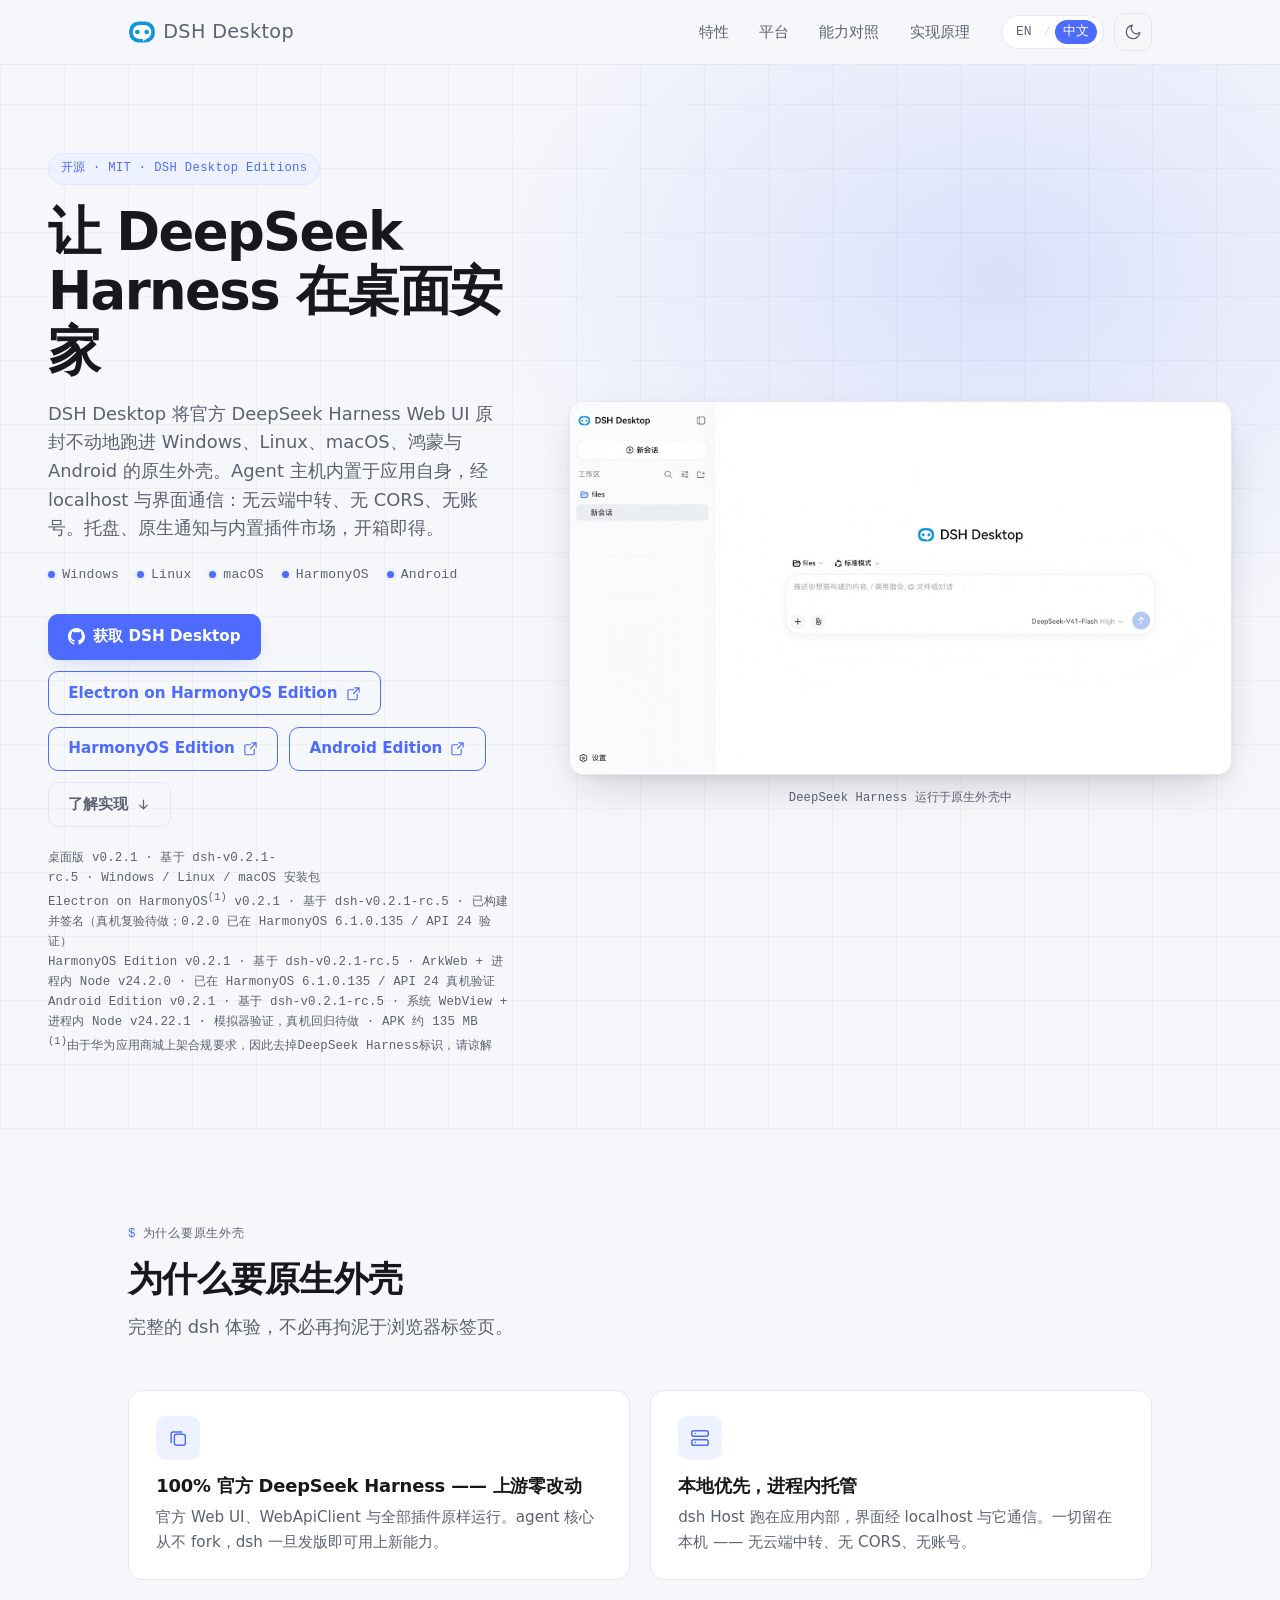
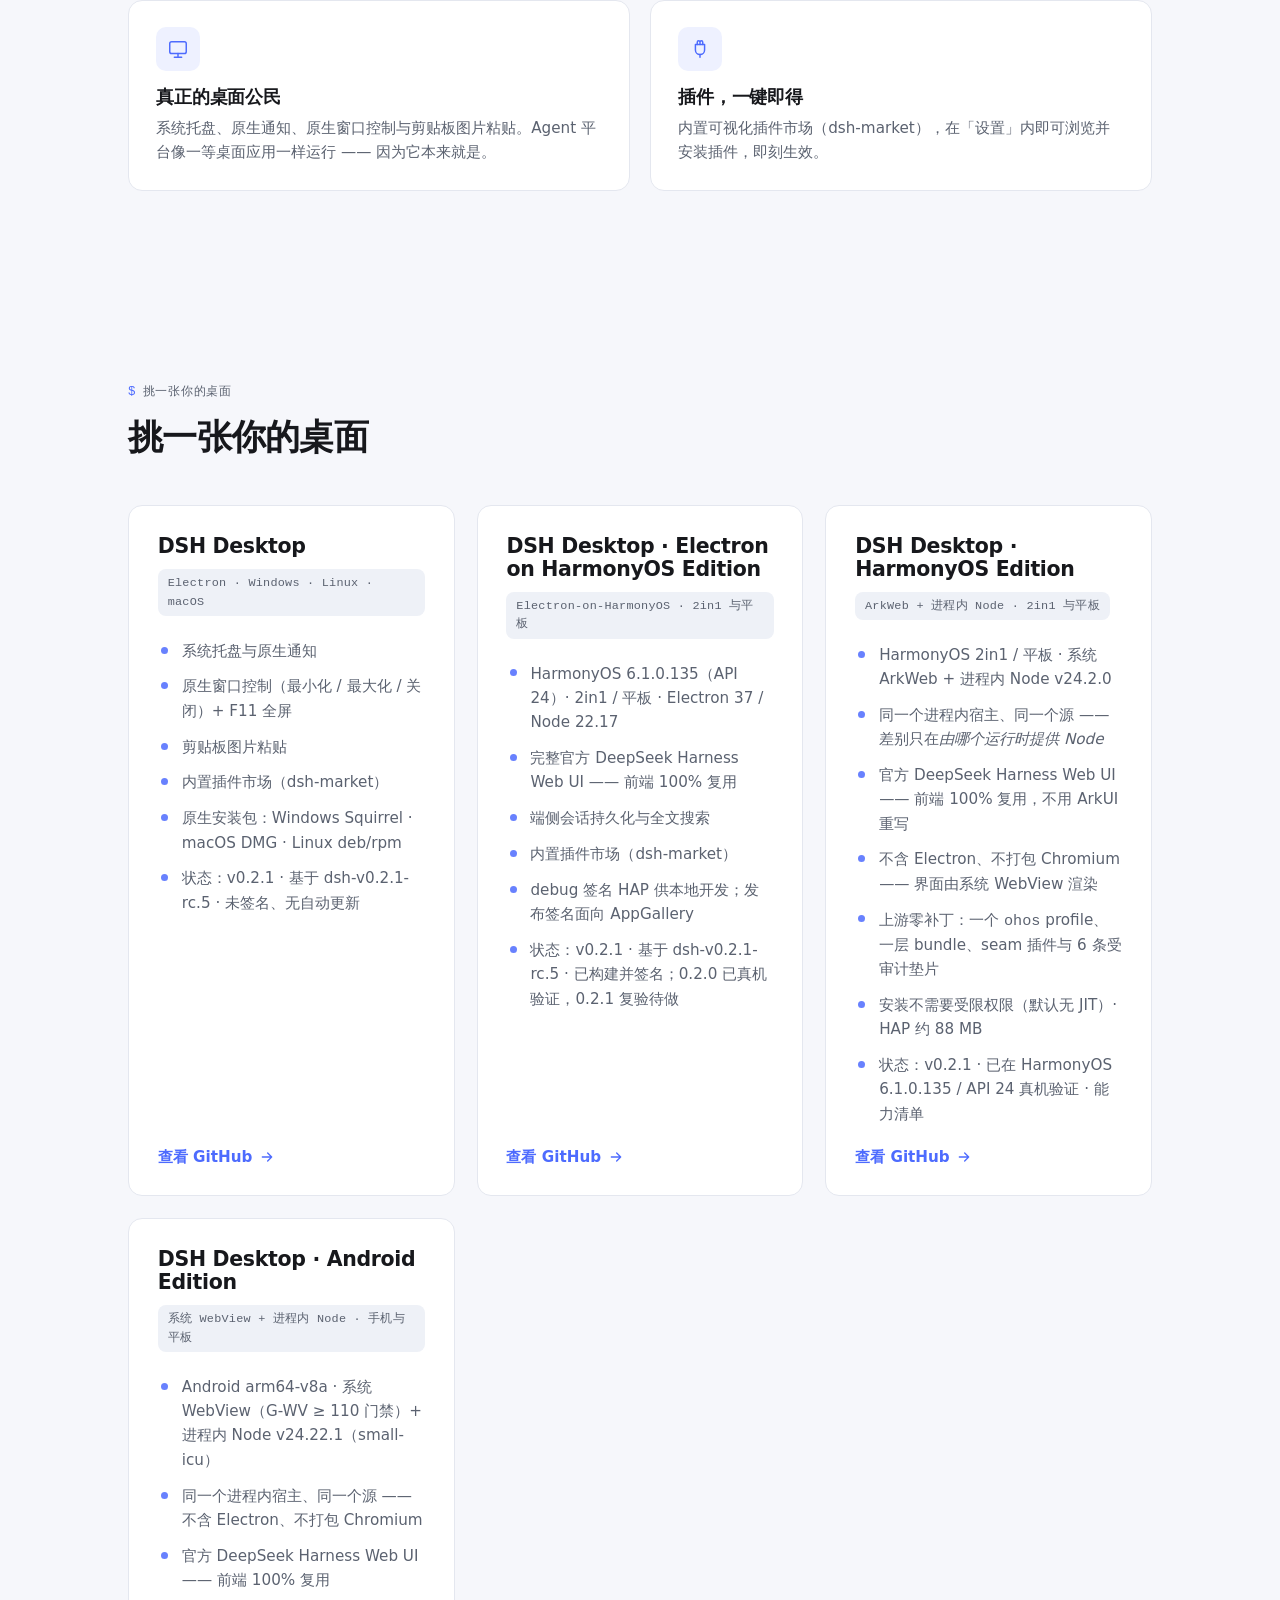
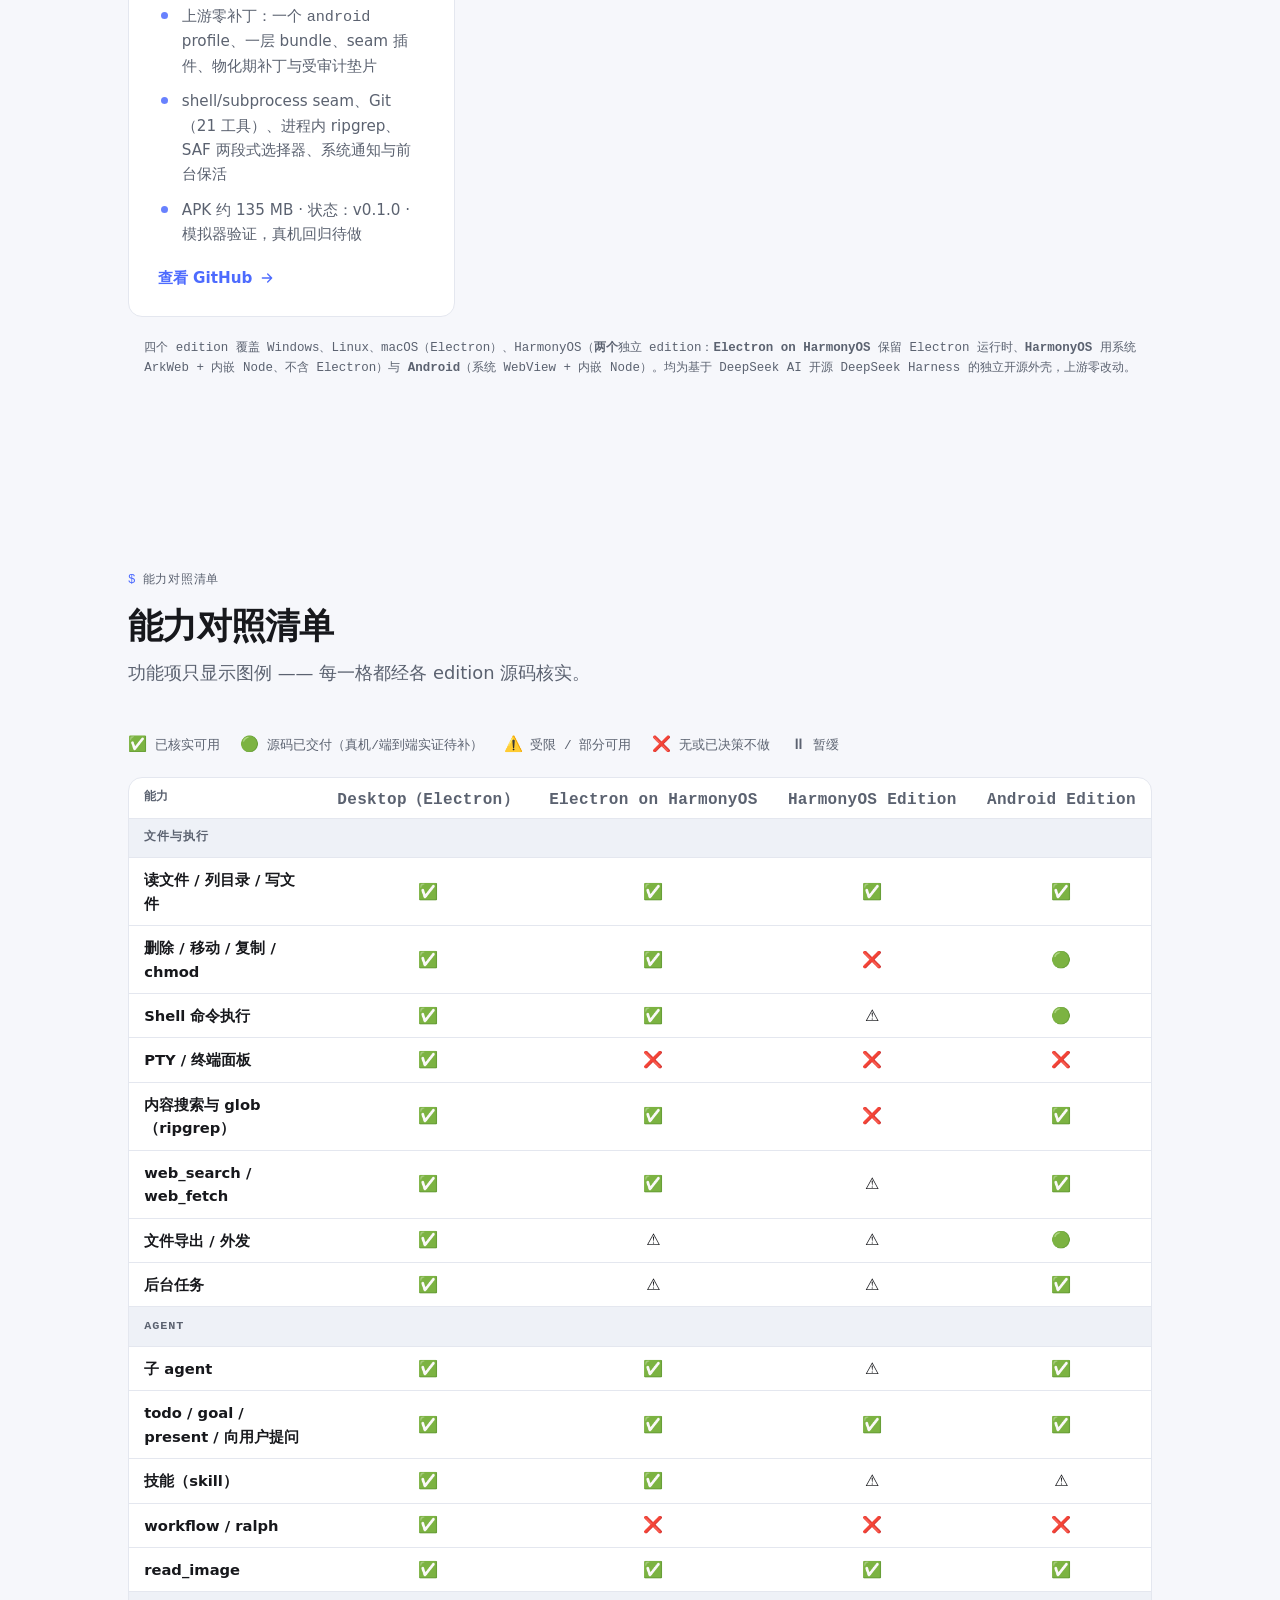
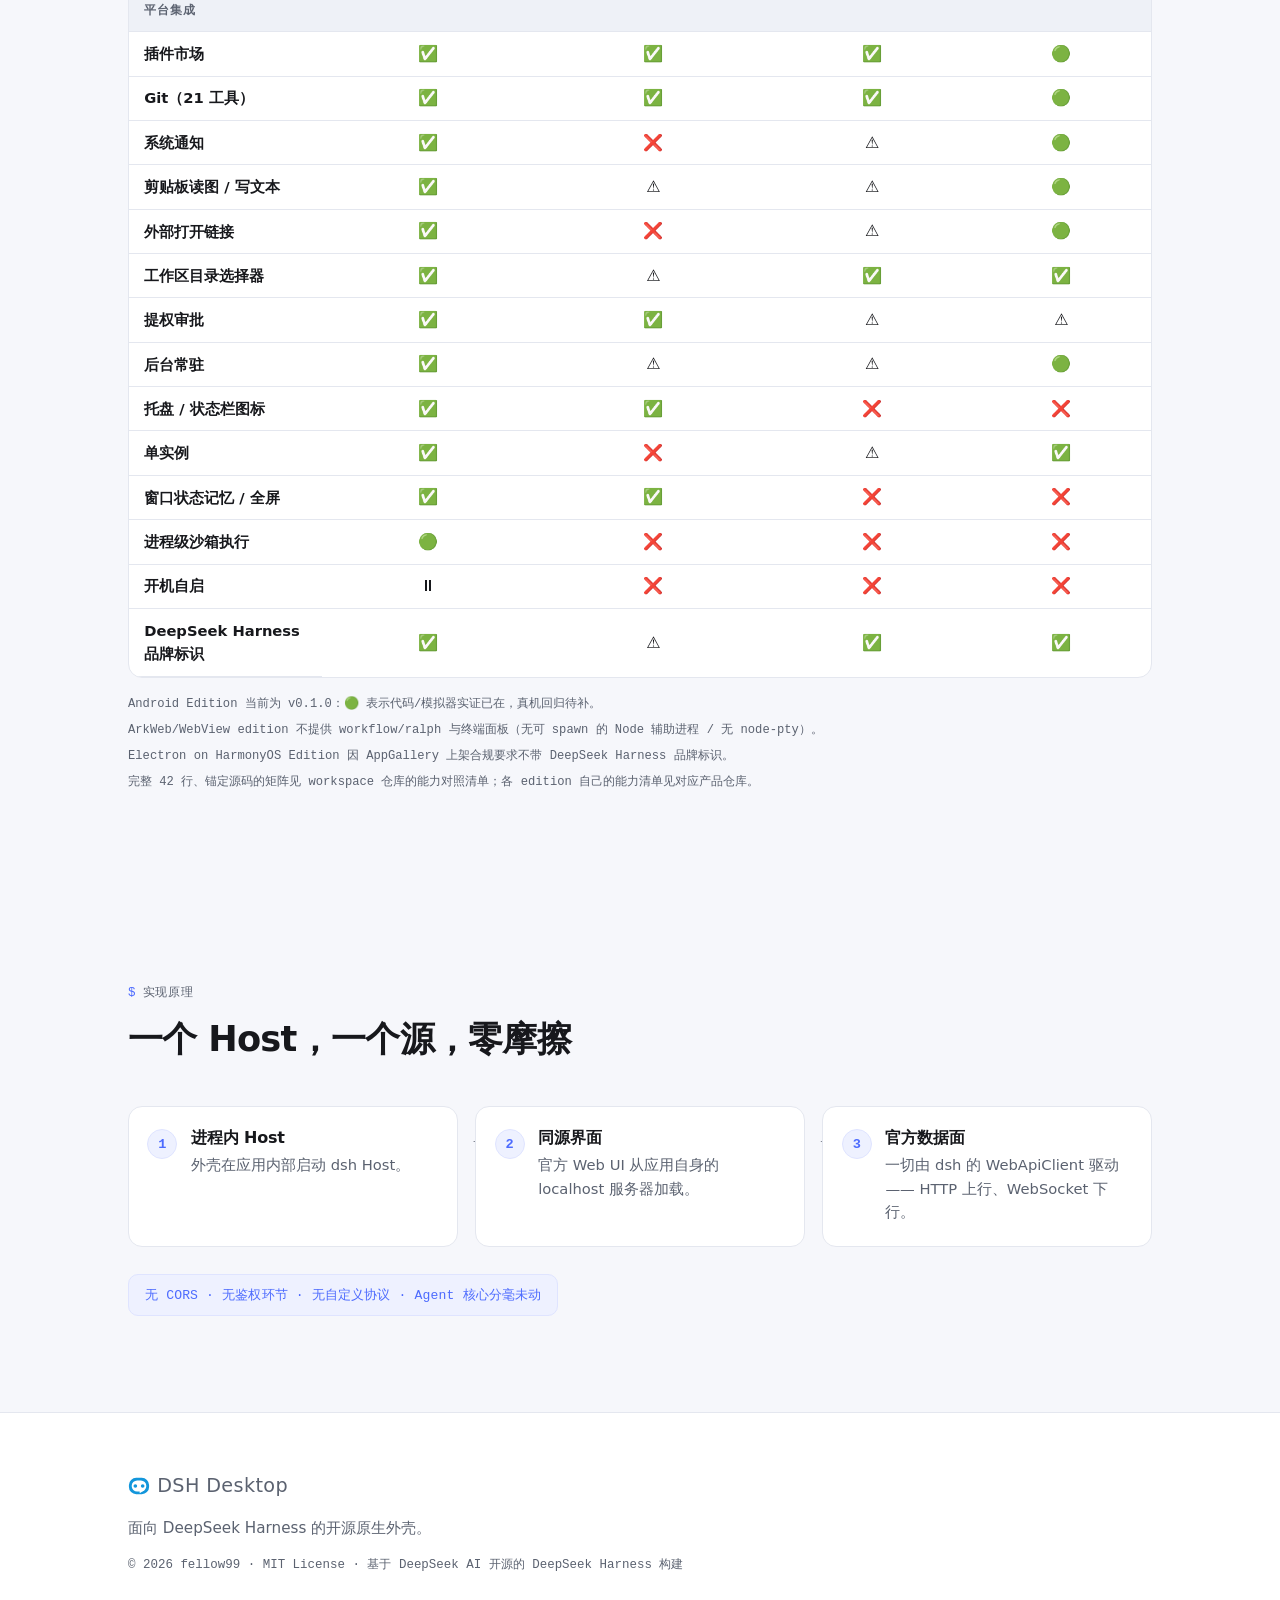
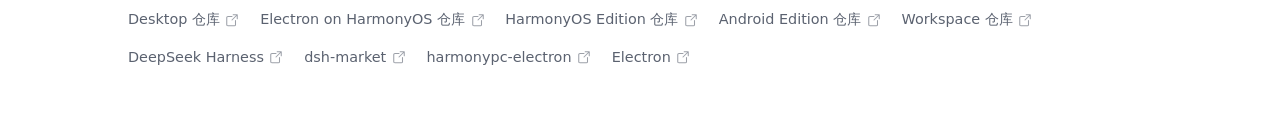
==== commit 8848bce3: "docs(website): bump dsh base to 0.2.1-rc.5 and android edition to 0.2.1 - index.html / index_zh.html" ====
--- a/index_zh.html
+++ b/index_zh.html
@@ -115,13 +115,13 @@
             </a>
           </div>
           <p class="trust">
-            桌面版 v0.2.1 · 基于 dsh-v0.2.1-rc.2 · Windows / Linux / macOS 安装包
+            桌面版 v0.2.1 · 基于 dsh-v0.2.1-rc.5 · Windows / Linux / macOS 安装包
             <br>
-            Electron on HarmonyOS<sup>(1)</sup> v0.2.1 · 基于 dsh-v0.2.1-rc.2 · 已构建并签名（真机复验待做；0.2.0 已在 HarmonyOS 6.1.0.135 / API 24 验证）
+            Electron on HarmonyOS<sup>(1)</sup> v0.2.1 · 基于 dsh-v0.2.1-rc.5 · 已构建并签名（真机复验待做；0.2.0 已在 HarmonyOS 6.1.0.135 / API 24 验证）
             <br>
-            HarmonyOS Edition v0.2.1 · 基于 dsh-v0.2.1-rc.2 · ArkWeb + 进程内 Node v24.2.0 · 已在 HarmonyOS 6.1.0.135 / API 24 真机验证
+            HarmonyOS Edition v0.2.1 · 基于 dsh-v0.2.1-rc.5 · ArkWeb + 进程内 Node v24.2.0 · 已在 HarmonyOS 6.1.0.135 / API 24 真机验证
             <br>
-            Android Edition v0.1.0 · 基于 dsh-v0.2.1-rc.2 · 系统 WebView + 进程内 Node v24.22.1 · 模拟器验证，真机回归待做 · APK 约 135 MB
+            Android Edition v0.2.1 · 基于 dsh-v0.2.1-rc.5 · 系统 WebView + 进程内 Node v24.22.1 · 模拟器验证，真机回归待做 · APK 约 135 MB
             <br>
             <sup>(1)</sup>由于华为应用商城上架合规要求，因此去掉DeepSeek Harness标识，请谅解
           </p>
@@ -202,7 +202,7 @@
               <li>剪贴板图片粘贴</li>
               <li>内置插件市场（<a href="https://github.com/dsh-market/dsh-market" target="_blank" rel="noopener">dsh-market</a>）</li>
               <li>原生安装包：Windows Squirrel · macOS DMG · Linux deb/rpm</li>
-              <li>状态：v0.2.1 · 基于 dsh-v0.2.1-rc.2 · 未签名、无自动更新</li>
+              <li>状态：v0.2.1 · 基于 dsh-v0.2.1-rc.5 · 未签名、无自动更新</li>
             </ul>
             <a class="repo-link" href="https://github.com/fellow99/dsh-desktop" target="_blank" rel="noopener">
               查看 GitHub
@@ -221,7 +221,7 @@
               <li>端侧会话持久化与全文搜索</li>
               <li>内置插件市场（<a href="https://github.com/dsh-market/dsh-market" target="_blank" rel="noopener">dsh-market</a>）</li>
               <li>debug 签名 HAP 供本地开发；发布签名面向 AppGallery</li>
-              <li>状态：v0.2.1 · 基于 dsh-v0.2.1-rc.2 · 已构建并签名；0.2.0 已真机验证，0.2.1 复验待做</li>
+              <li>状态：v0.2.1 · 基于 dsh-v0.2.1-rc.5 · 已构建并签名；0.2.0 已真机验证，0.2.1 复验待做</li>
             </ul>
             <a class="repo-link" href="https://github.com/fellow99/dsh-desktop-hos" target="_blank" rel="noopener">
               查看 GitHub
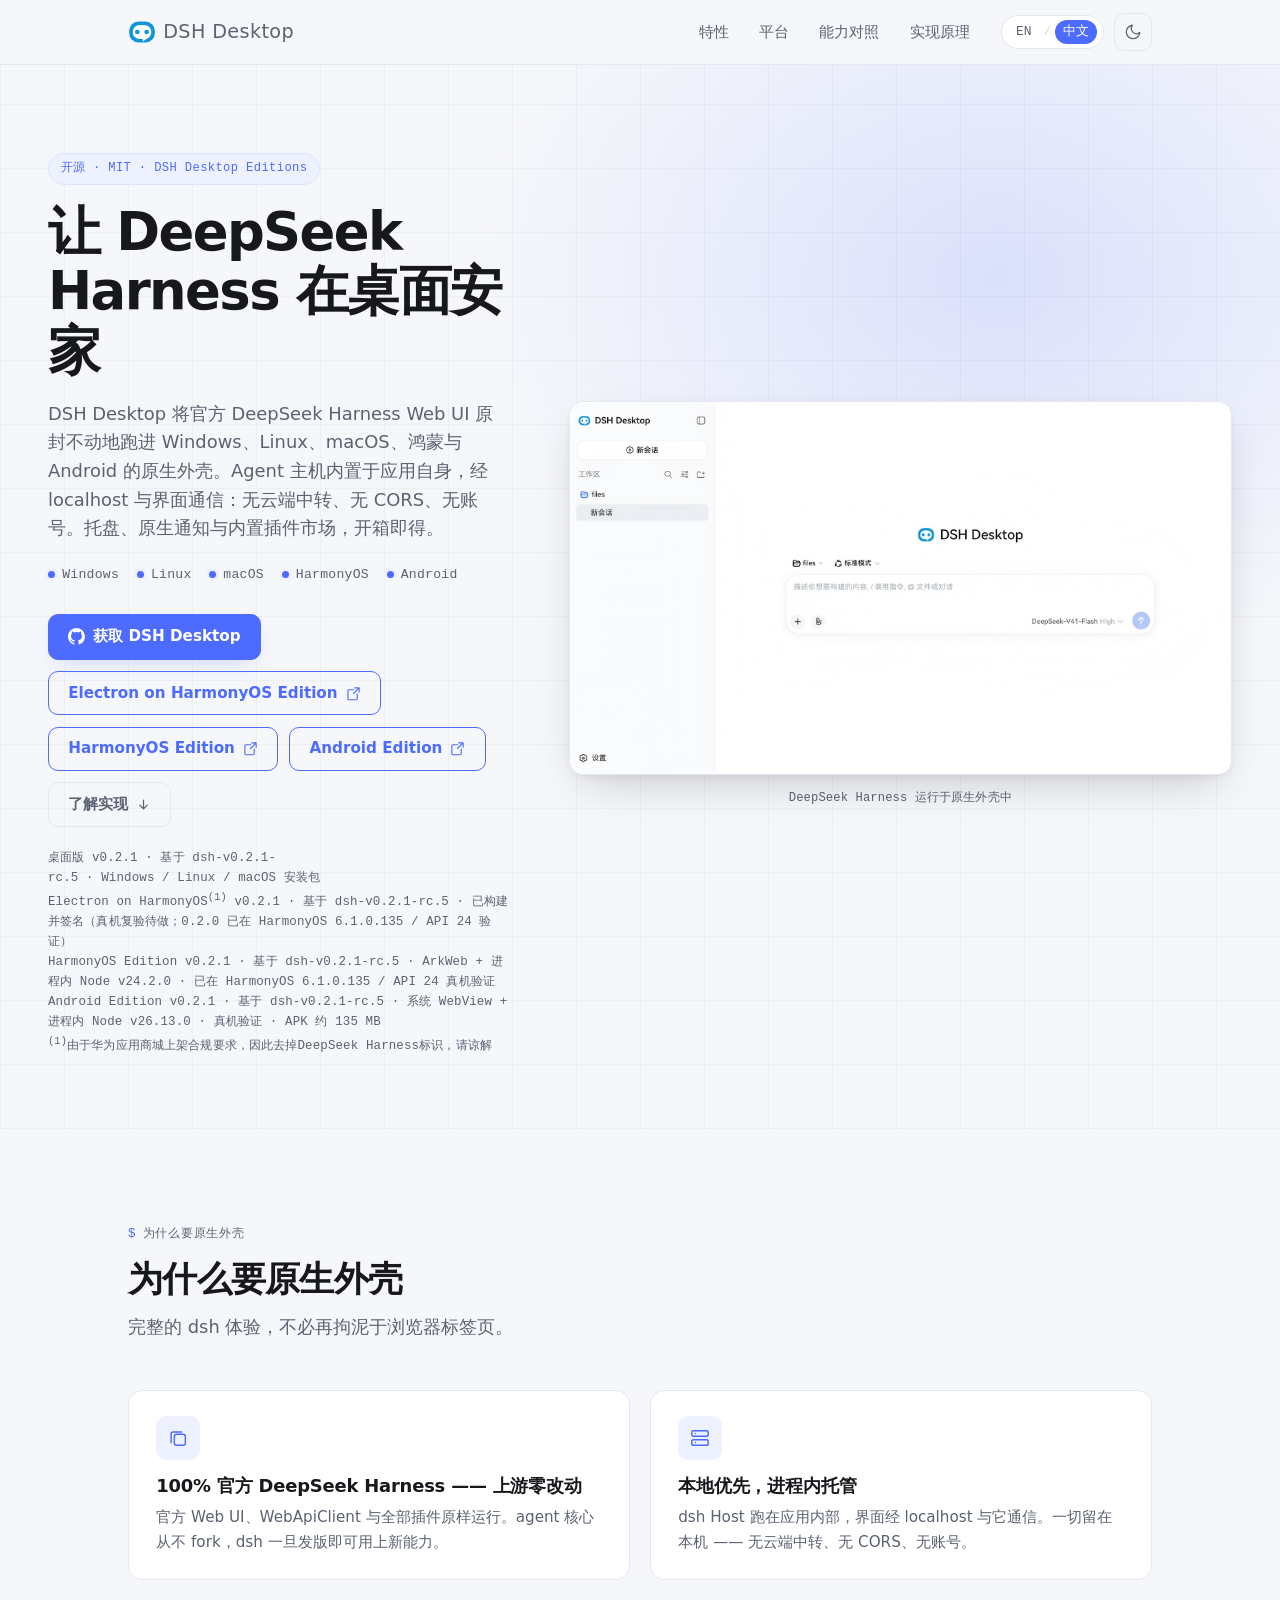
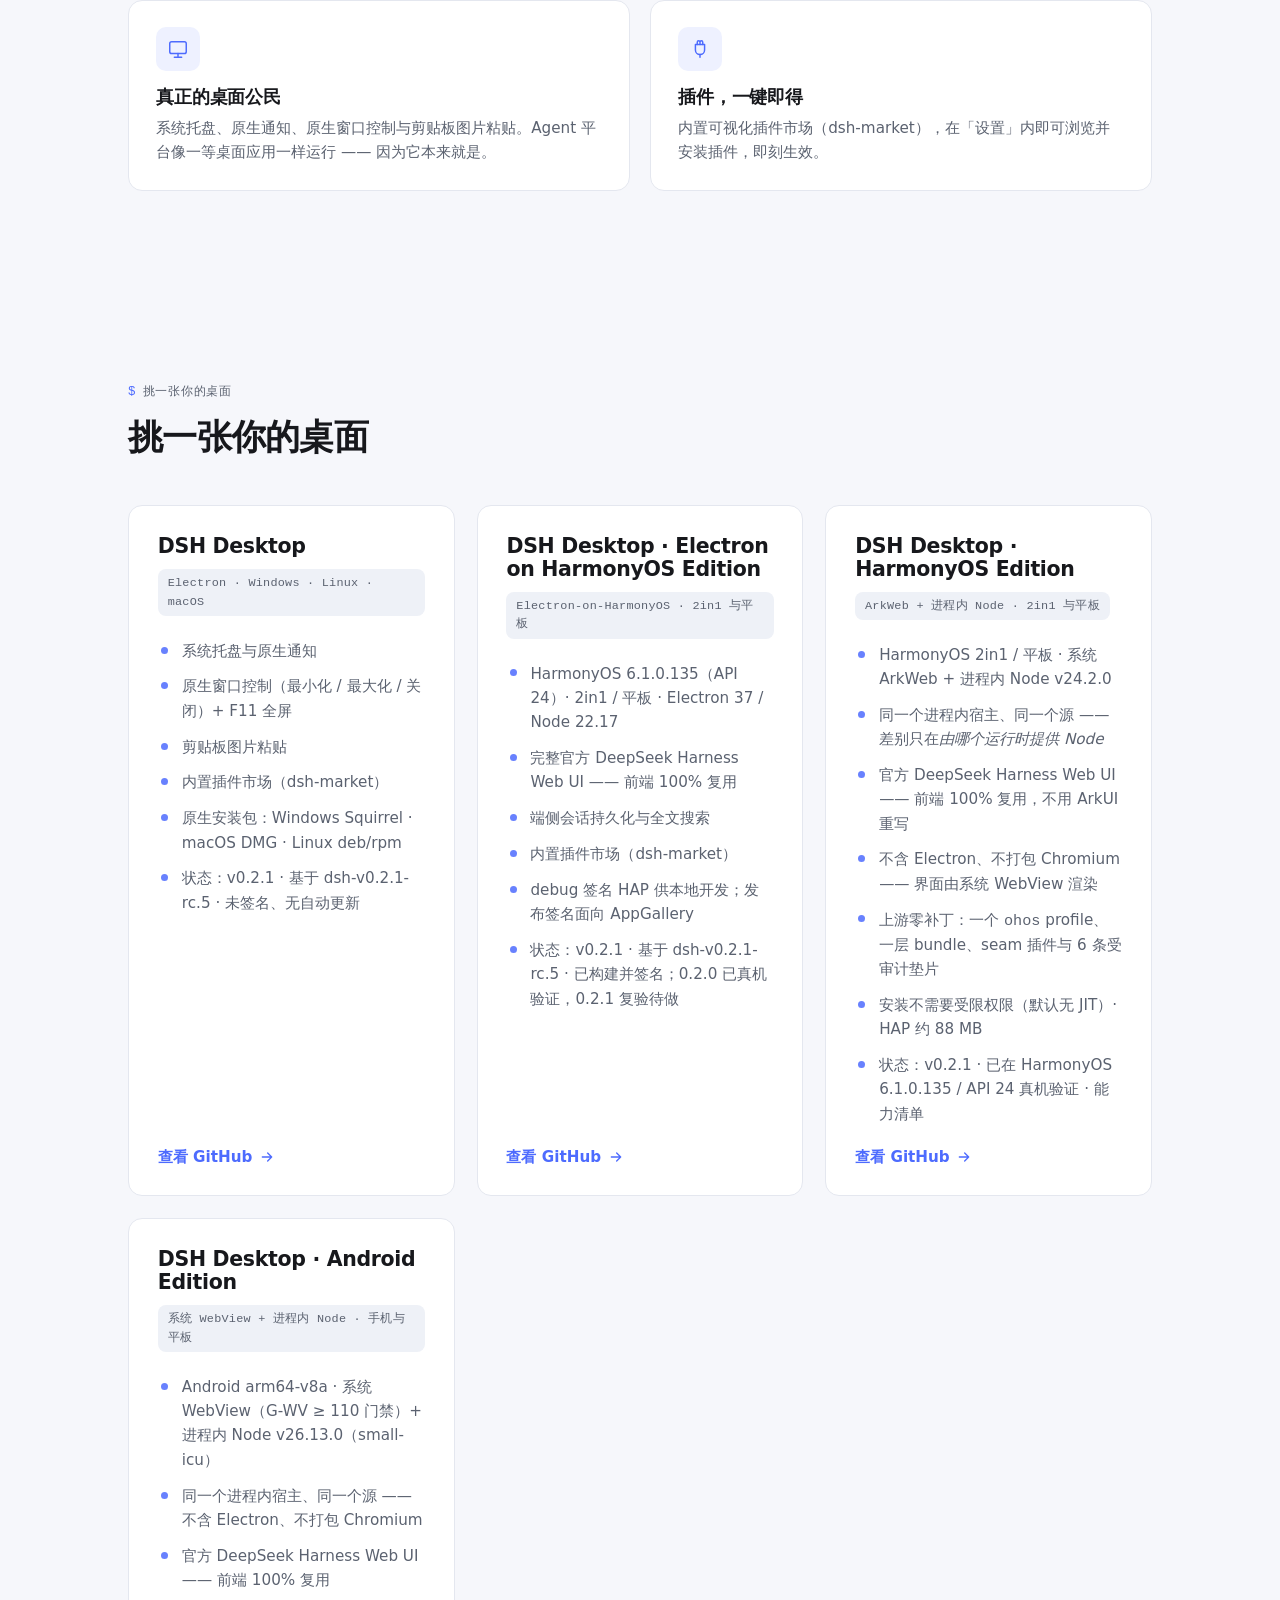
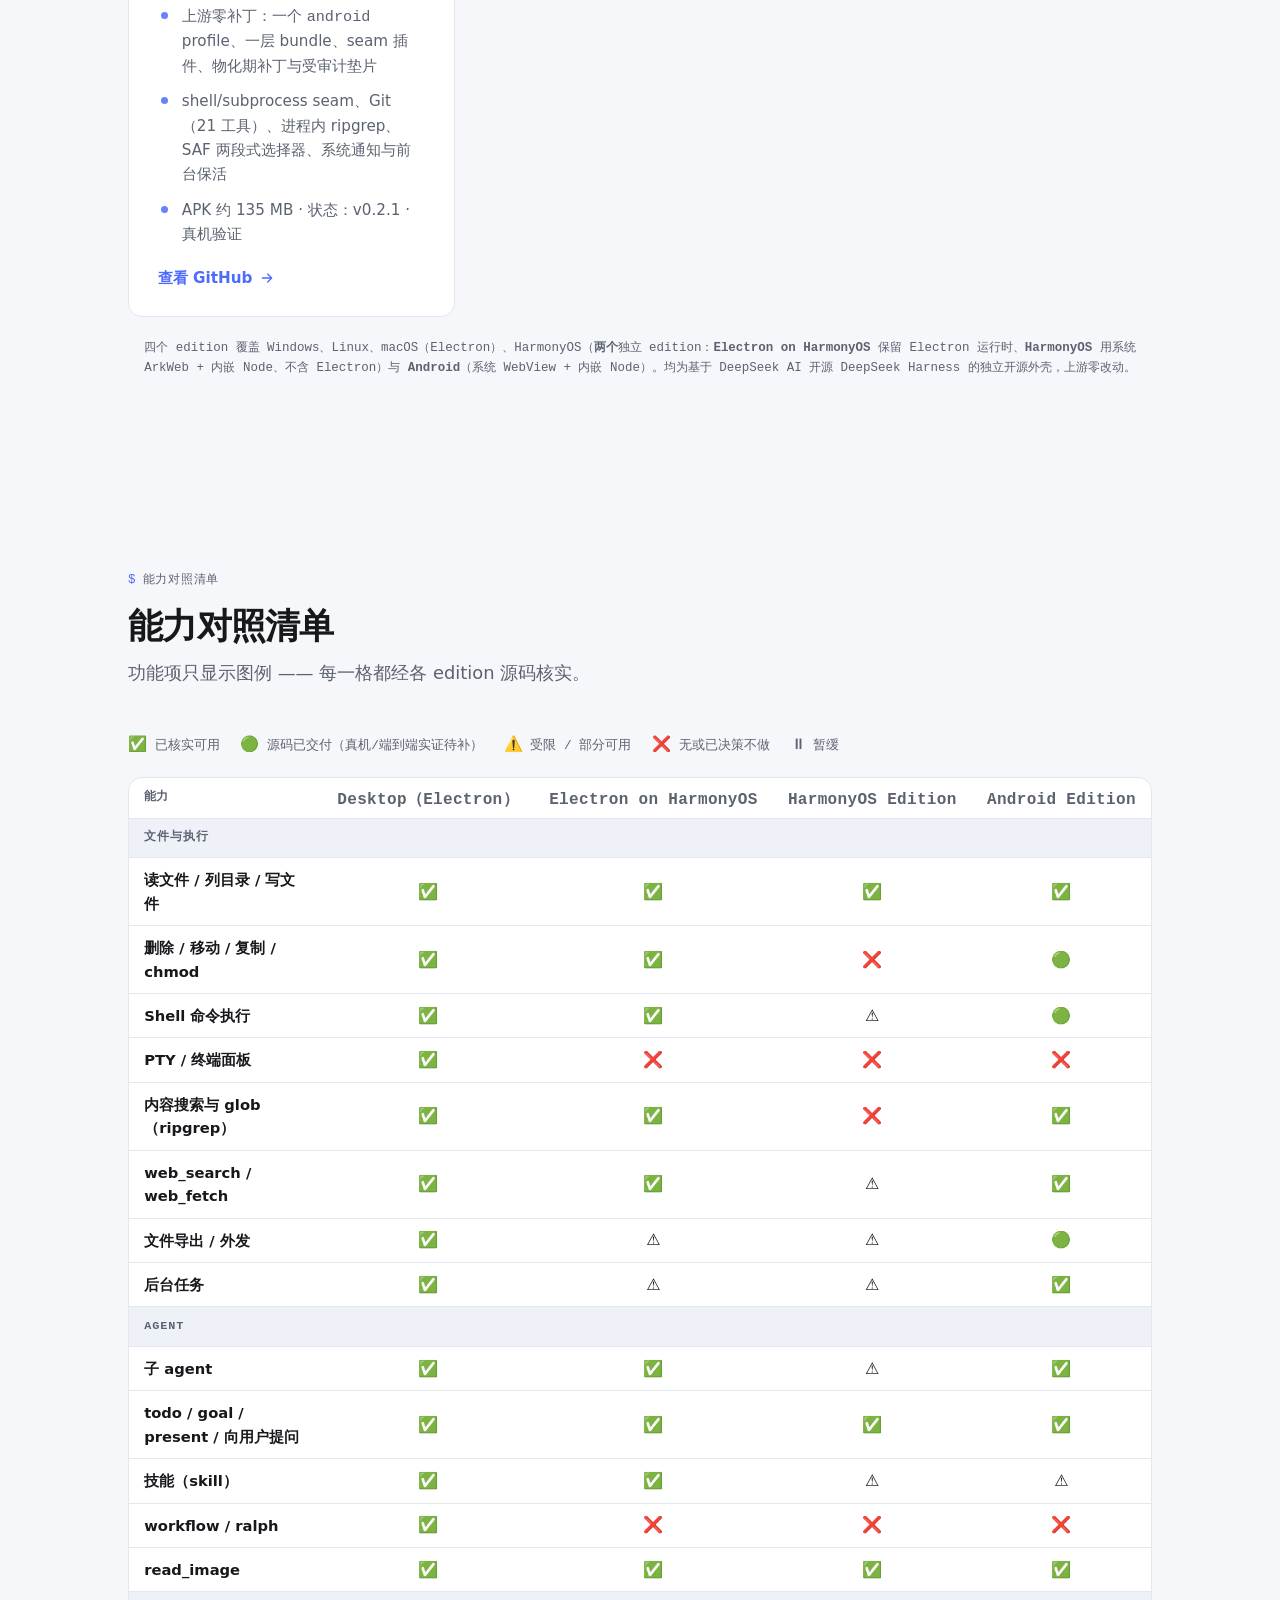
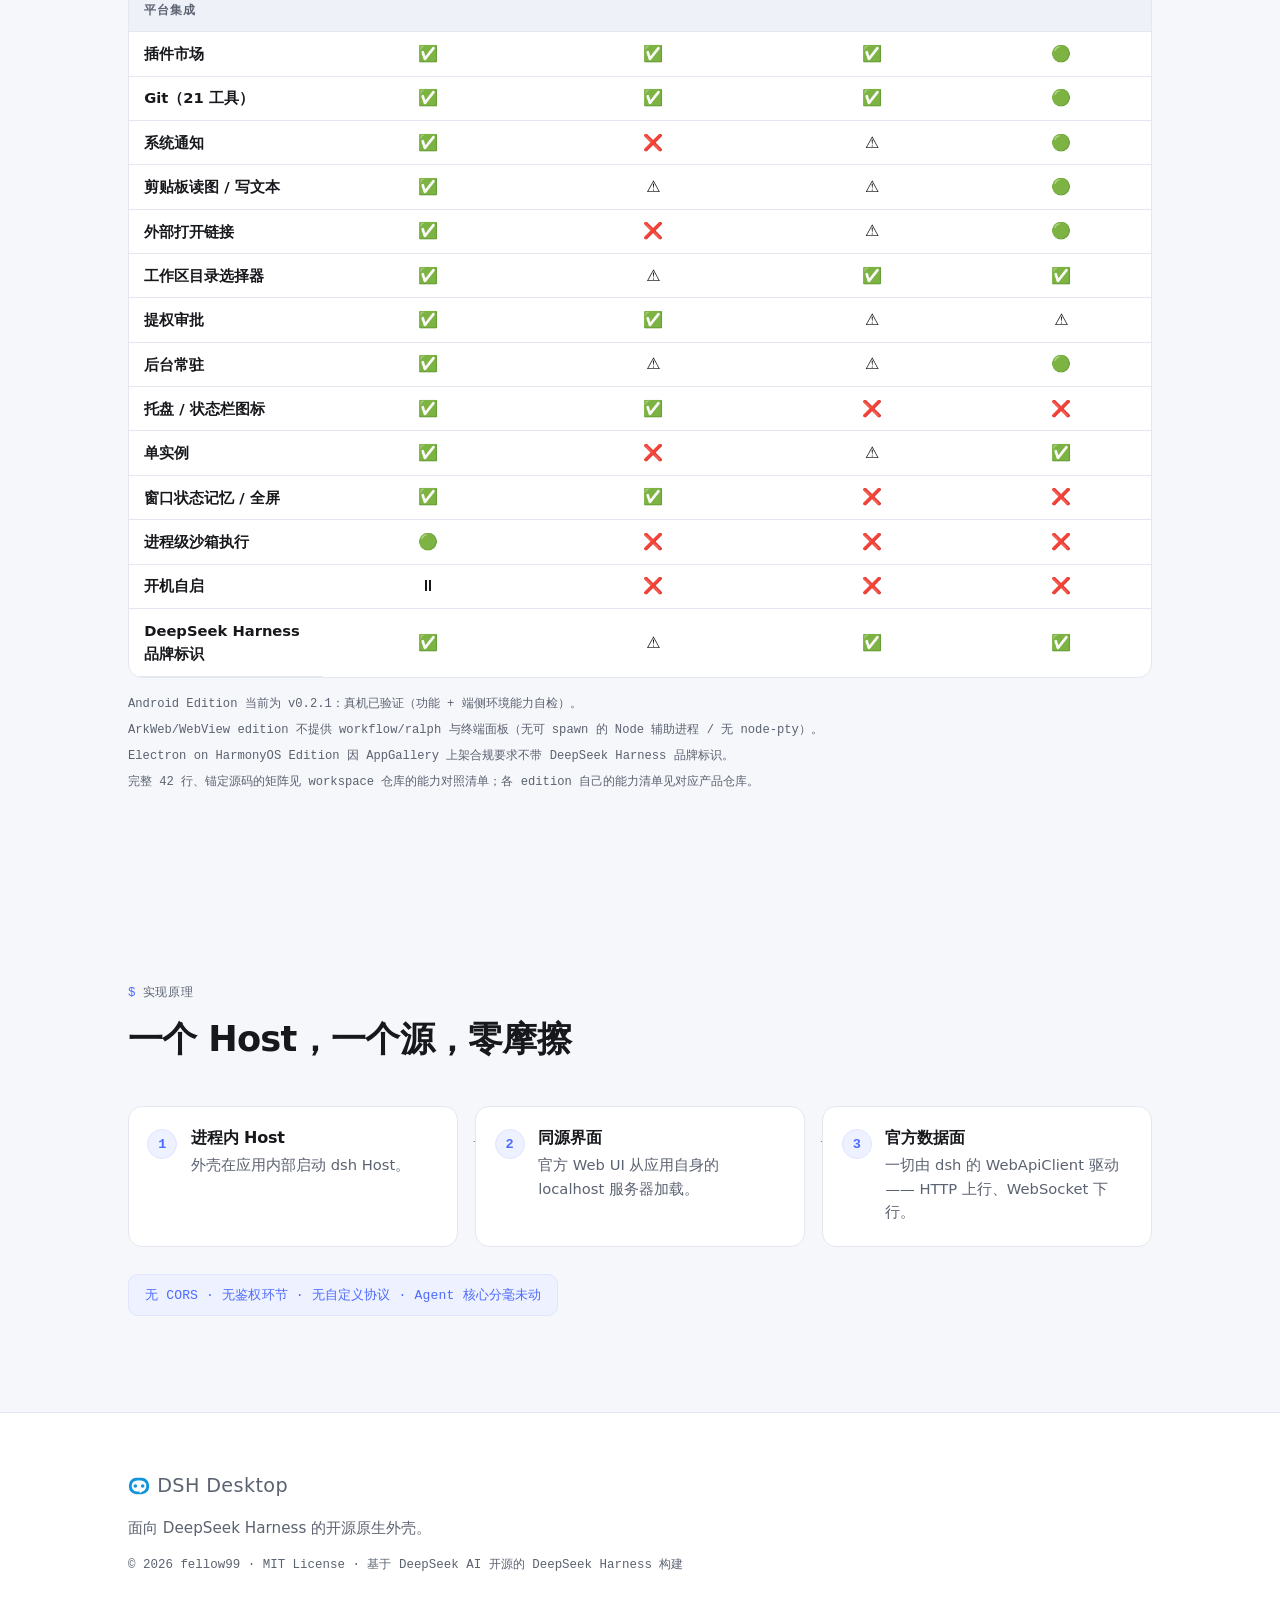
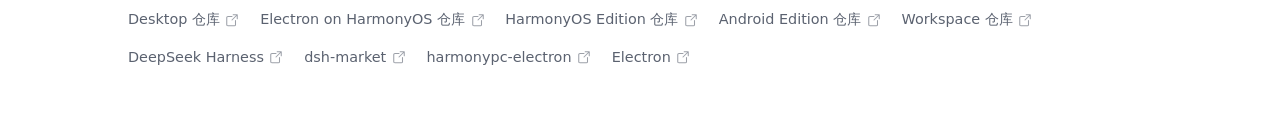
==== commit 7de390ce: "docs(website): align android edition to rc.5/26.13.0 and mark real-device verified - Android Edition" ====
--- a/index_zh.html
+++ b/index_zh.html
@@ -121,7 +121,7 @@
             <br>
             HarmonyOS Edition v0.2.1 · 基于 dsh-v0.2.1-rc.5 · ArkWeb + 进程内 Node v24.2.0 · 已在 HarmonyOS 6.1.0.135 / API 24 真机验证
             <br>
-            Android Edition v0.2.1 · 基于 dsh-v0.2.1-rc.5 · 系统 WebView + 进程内 Node v24.22.1 · 模拟器验证，真机回归待做 · APK 约 135 MB
+            Android Edition v0.2.1 · 基于 dsh-v0.2.1-rc.5 · 系统 WebView + 进程内 Node v26.13.0 · 真机验证 · APK 约 135 MB
             <br>
             <sup>(1)</sup>由于华为应用商城上架合规要求，因此去掉DeepSeek Harness标识，请谅解
           </p>
@@ -255,12 +255,12 @@
               <span class="platform-tag">系统 WebView + 进程内 Node · 手机与平板</span>
             </div>
             <ul class="bullet-list">
-              <li>Android arm64-v8a · 系统 WebView（G-WV ≥ 110 门禁）+ 进程内 Node v24.22.1（small-icu）</li>
+              <li>Android arm64-v8a · 系统 WebView（G-WV ≥ 110 门禁）+ 进程内 Node v26.13.0（small-icu）</li>
               <li>同一个进程内宿主、同一个源 —— 不含 Electron、不打包 Chromium</li>
               <li>官方 DeepSeek Harness Web UI —— 前端 100% 复用</li>
               <li>上游零补丁：一个 <code>android</code> profile、一层 bundle、seam 插件、物化期补丁与受审计垫片</li>
               <li>shell/subprocess seam、Git（21 工具）、进程内 ripgrep、SAF 两段式选择器、系统通知与前台保活</li>
-              <li>APK 约 135 MB · 状态：v0.1.0 · 模拟器验证，真机回归待做</li>
+              <li>APK 约 135 MB · 状态：v0.2.1 · 真机验证</li>
             </ul>
             <a class="repo-link" href="https://github.com/fellow99/dsh-desktop-android" target="_blank" rel="noopener">
               查看 GitHub
@@ -339,7 +339,7 @@
         </div>
 
         <div class="cap-note">
-          <span>Android Edition 当前为 v0.1.0：🟢 表示代码/模拟器实证已在，真机回归待补。</span>
+          <span>Android Edition 当前为 v0.2.1：真机已验证（功能 + 端侧环境能力自检）。</span>
           <span>ArkWeb/WebView edition 不提供 workflow/ralph 与终端面板（无可 spawn 的 Node 辅助进程 / 无 node-pty）。</span>
           <span>Electron on HarmonyOS Edition 因 AppGallery 上架合规要求不带 DeepSeek Harness 品牌标识。</span>
           <span>完整 42 行、锚定源码的矩阵见 workspace 仓库的<a href="https://github.com/fellow99/deepseek-harness-workspace/blob/main/docs/%E8%83%BD%E5%8A%9B%E5%AF%B9%E7%85%A7%E6%B8%85%E5%8D%95.md" target="_blank" rel="noopener">能力对照清单</a>；各 edition 自己的能力清单见对应产品仓库。</span>
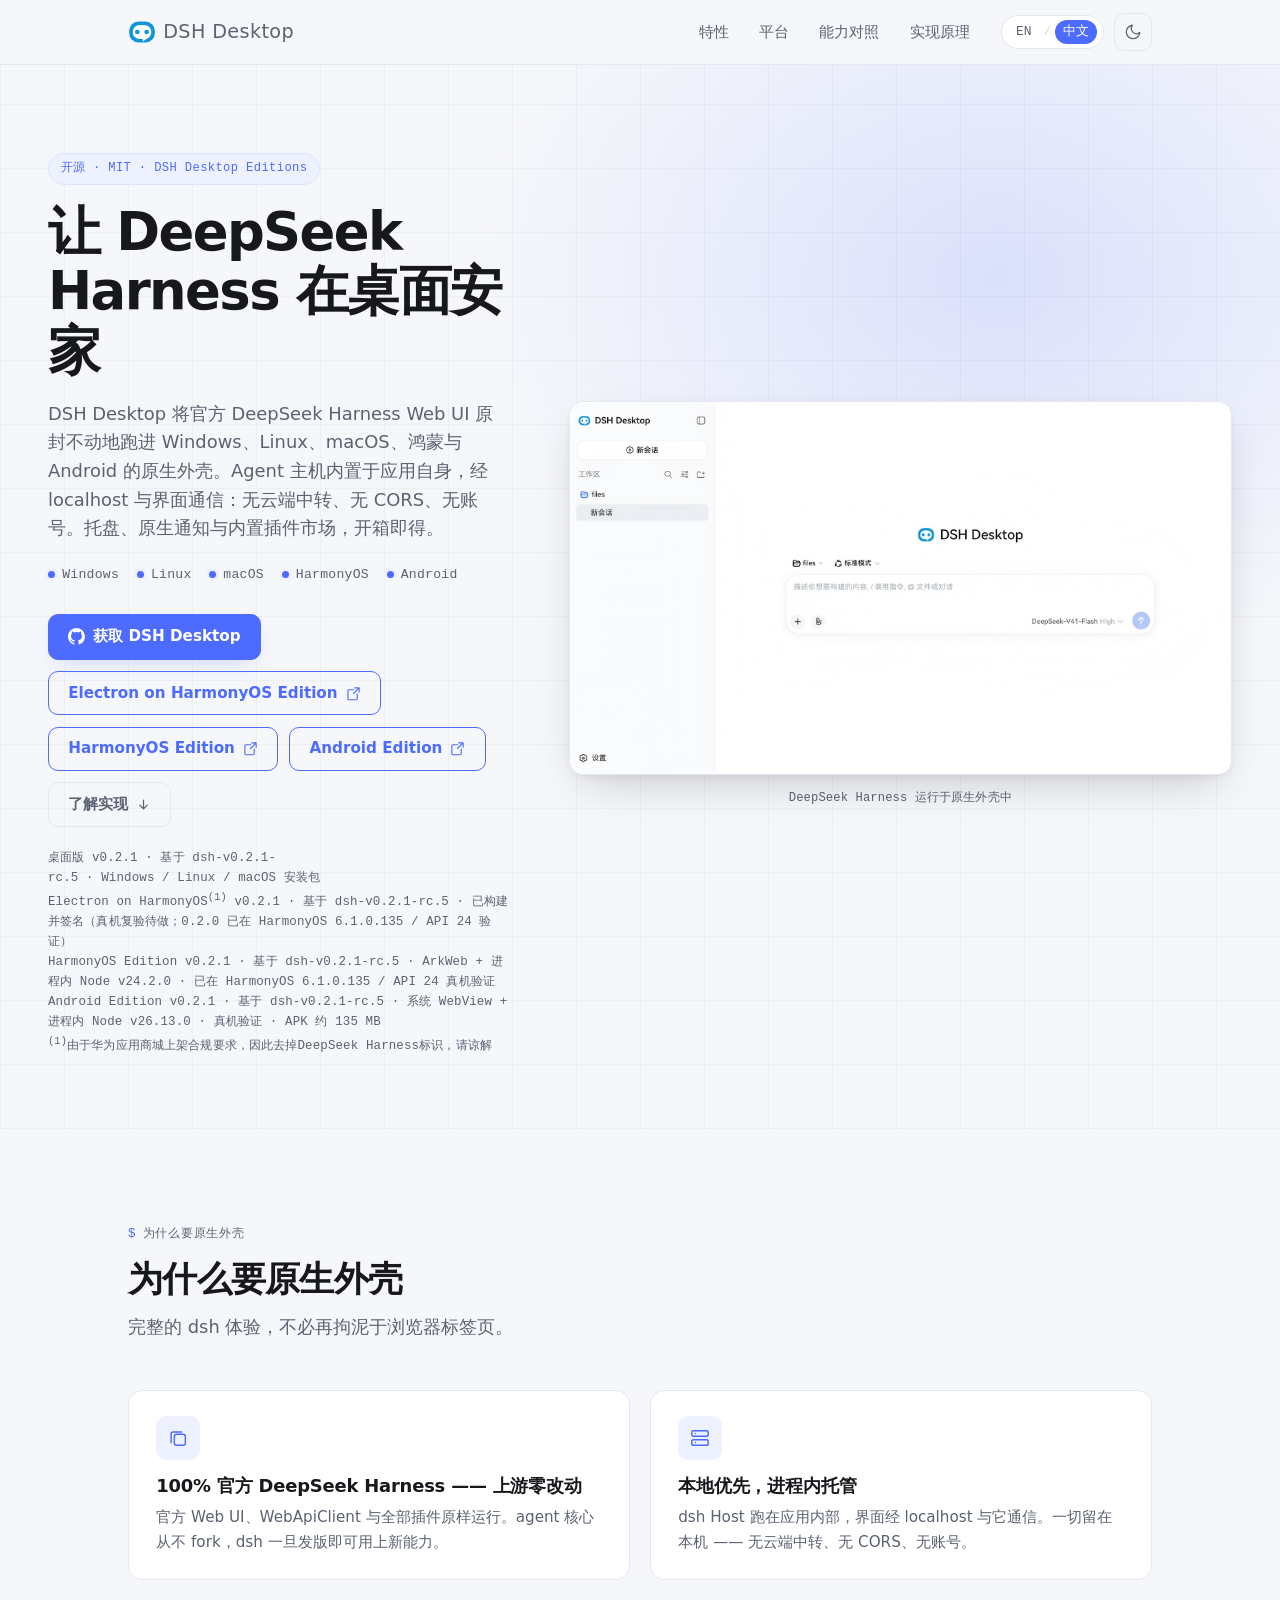
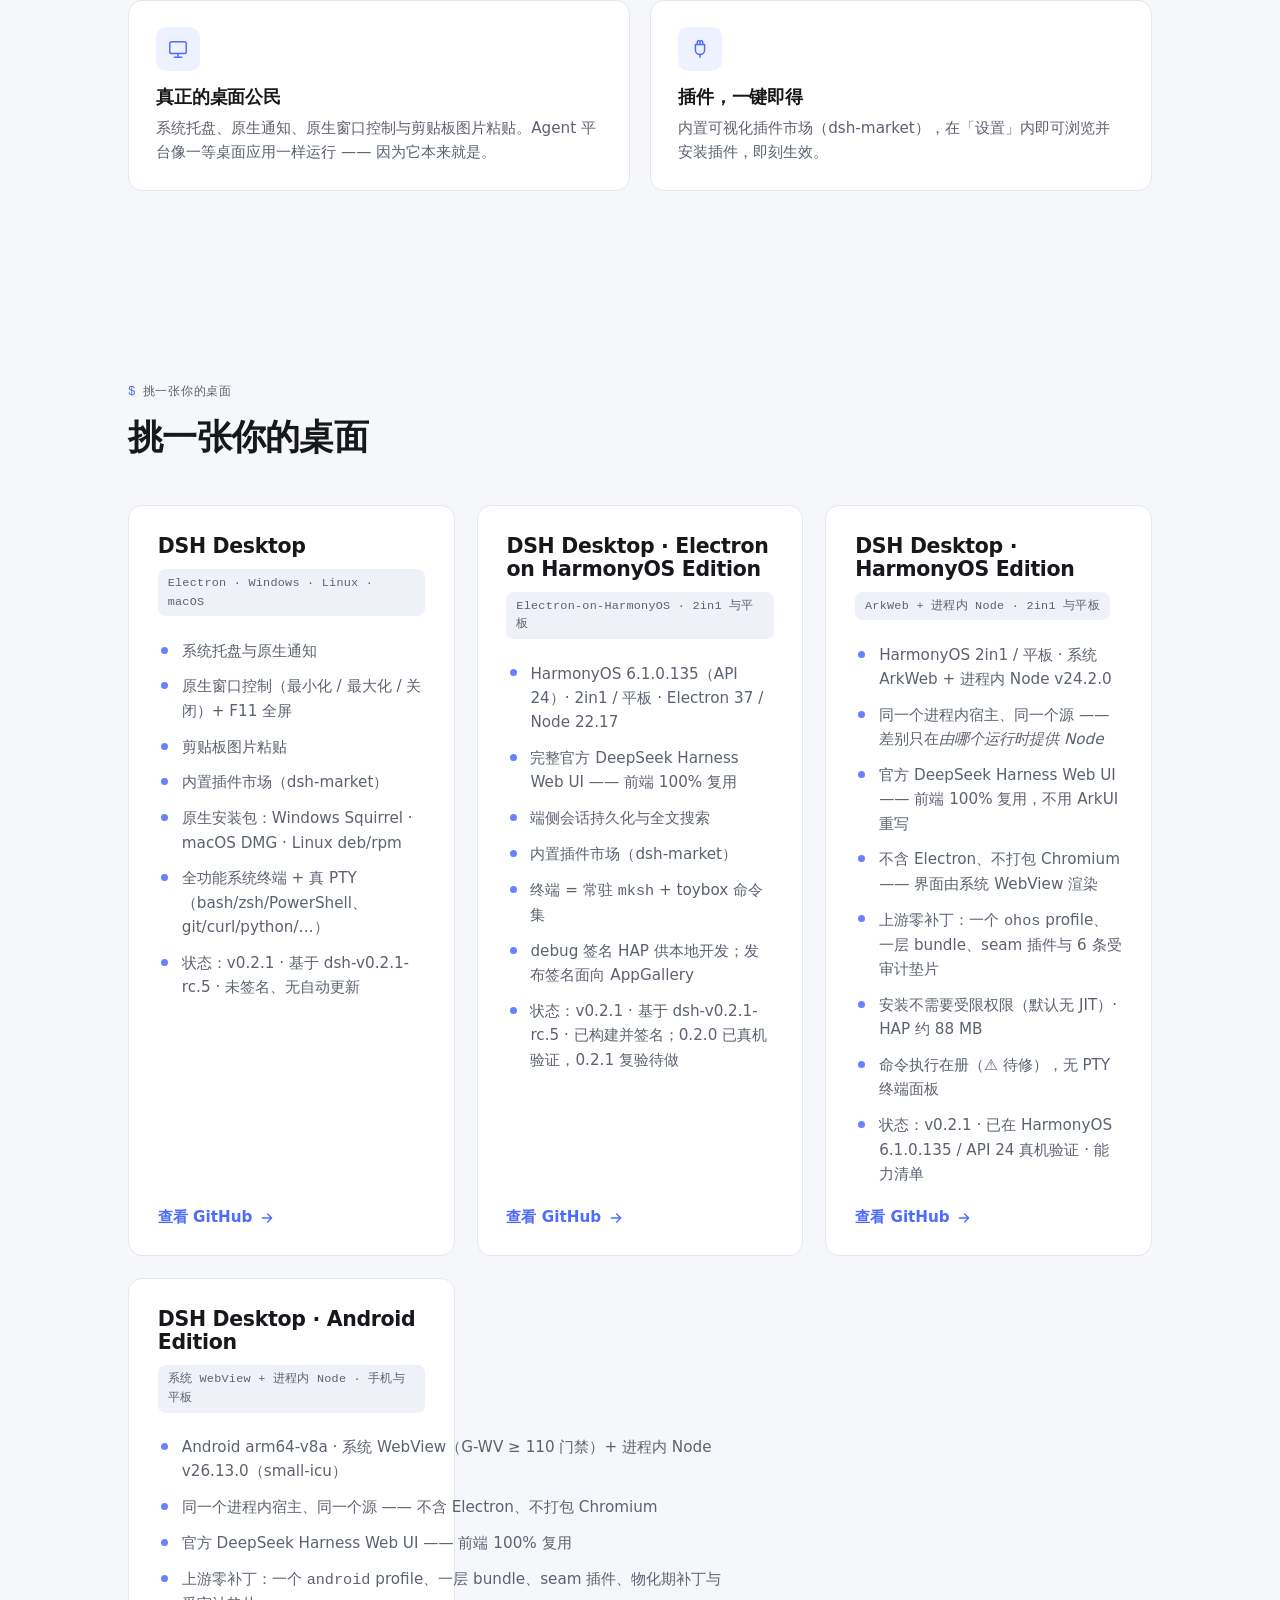
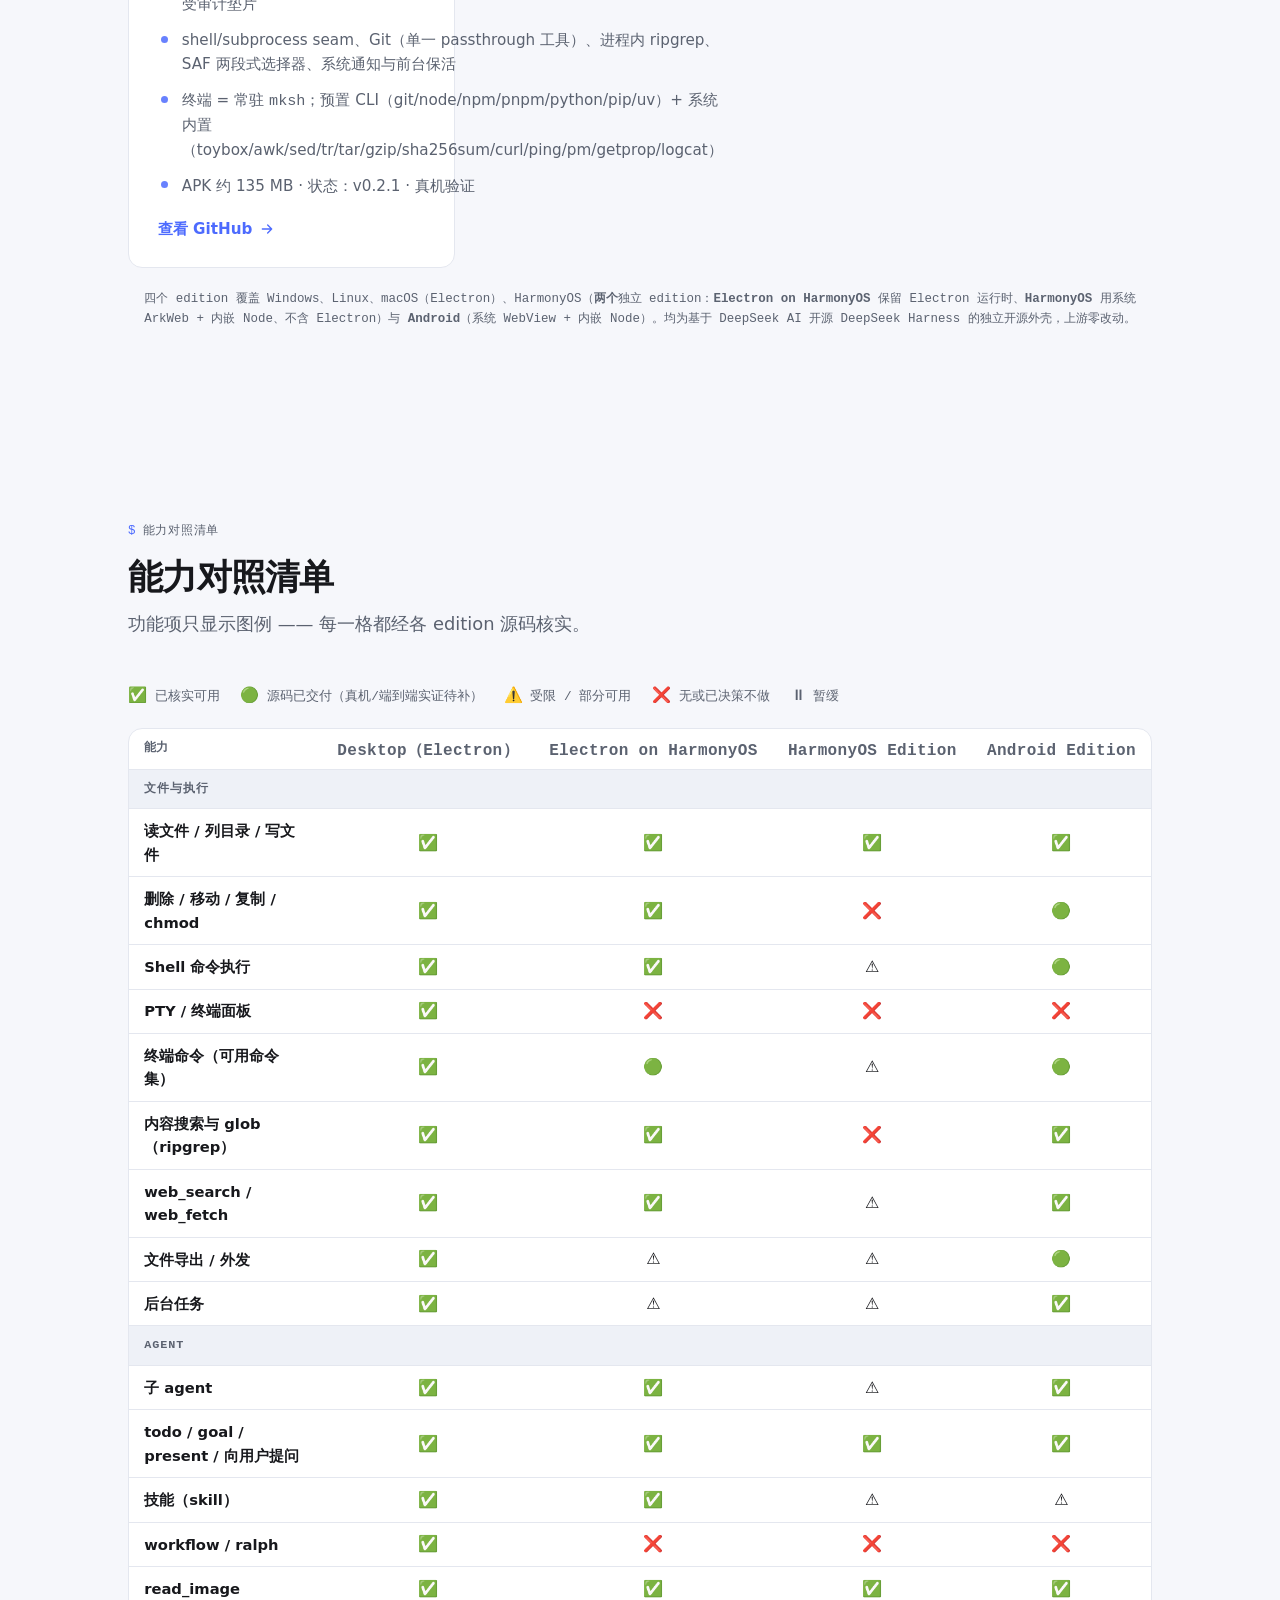
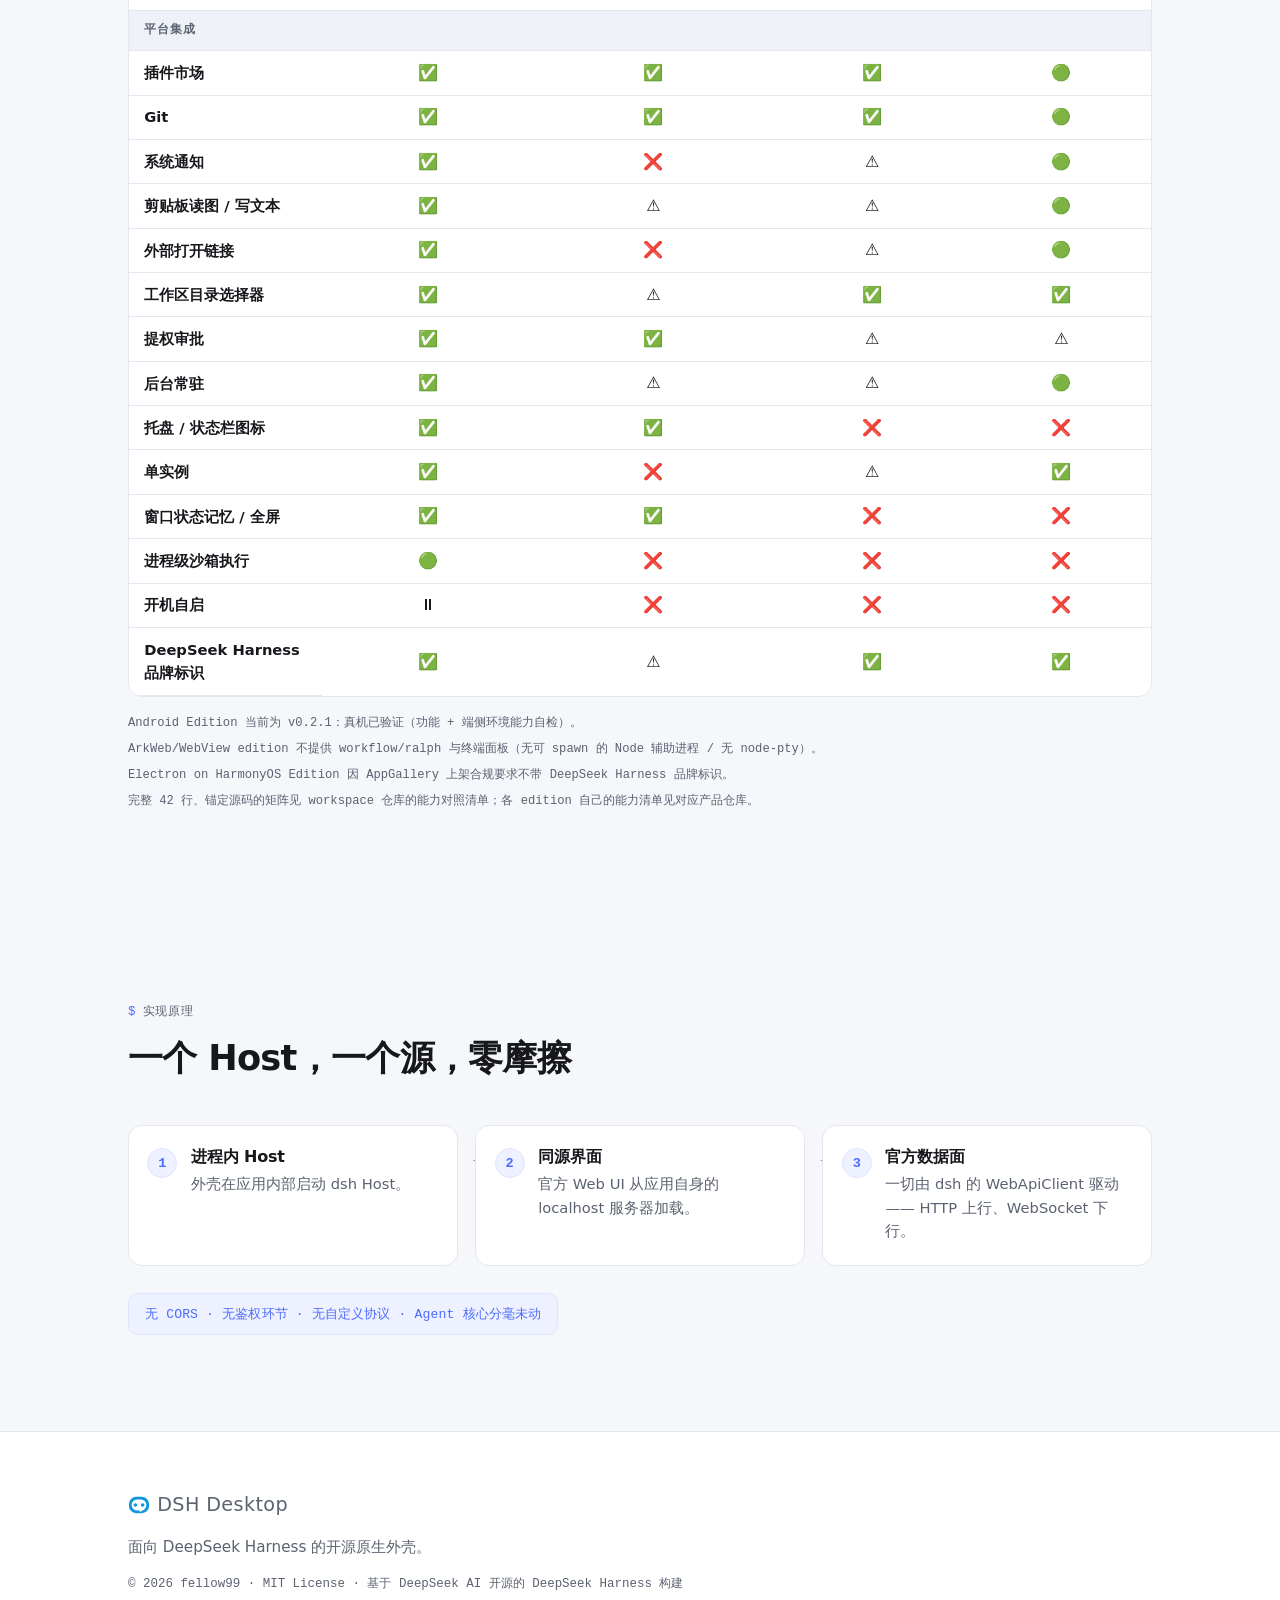
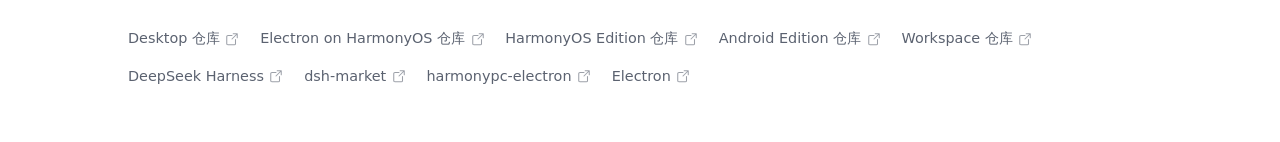
==== commit f781a001: "docs(site): add terminal-command capability to cards and matrix Add a per-edition 'Terminal commands" ====
--- a/index_zh.html
+++ b/index_zh.html
@@ -202,6 +202,7 @@
               <li>剪贴板图片粘贴</li>
               <li>内置插件市场（<a href="https://github.com/dsh-market/dsh-market" target="_blank" rel="noopener">dsh-market</a>）</li>
               <li>原生安装包：Windows Squirrel · macOS DMG · Linux deb/rpm</li>
+              <li>全功能系统终端 + 真 PTY（bash/zsh/PowerShell、git/curl/python/…）</li>
               <li>状态：v0.2.1 · 基于 dsh-v0.2.1-rc.5 · 未签名、无自动更新</li>
             </ul>
             <a class="repo-link" href="https://github.com/fellow99/dsh-desktop" target="_blank" rel="noopener">
@@ -220,6 +221,7 @@
               <li>完整官方 DeepSeek Harness Web UI —— 前端 100% 复用</li>
               <li>端侧会话持久化与全文搜索</li>
               <li>内置插件市场（<a href="https://github.com/dsh-market/dsh-market" target="_blank" rel="noopener">dsh-market</a>）</li>
+              <li>终端 = 常驻 <code>mksh</code> + toybox 命令集</li>
               <li>debug 签名 HAP 供本地开发；发布签名面向 AppGallery</li>
               <li>状态：v0.2.1 · 基于 dsh-v0.2.1-rc.5 · 已构建并签名；0.2.0 已真机验证，0.2.1 复验待做</li>
             </ul>
@@ -241,6 +243,7 @@
               <li>不含 Electron、不打包 Chromium —— 界面由系统 WebView 渲染</li>
               <li>上游零补丁：一个 <code>ohos</code> profile、一层 bundle、seam 插件与 6 条受审计垫片</li>
               <li>安装不需要受限权限（默认无 JIT）· HAP 约 88 MB</li>
+              <li>命令执行在册（⚠️ 待修），无 PTY 终端面板</li>
               <li>状态：v0.2.1 · 已在 HarmonyOS 6.1.0.135 / API 24 真机验证 · <a href="https://github.com/fellow99/dsh-desktop-ark/blob/main/docs/%E9%B8%BF%E8%92%99%E7%8E%AF%E5%A2%83%E8%83%BD%E5%8A%9B%E6%B8%85%E5%8D%95-0.2.1.md" target="_blank" rel="noopener">能力清单</a></li>
             </ul>
             <a class="repo-link" href="https://github.com/fellow99/dsh-desktop-ark" target="_blank" rel="noopener">
@@ -259,7 +262,8 @@
               <li>同一个进程内宿主、同一个源 —— 不含 Electron、不打包 Chromium</li>
               <li>官方 DeepSeek Harness Web UI —— 前端 100% 复用</li>
               <li>上游零补丁：一个 <code>android</code> profile、一层 bundle、seam 插件、物化期补丁与受审计垫片</li>
-              <li>shell/subprocess seam、Git（21 工具）、进程内 ripgrep、SAF 两段式选择器、系统通知与前台保活</li>
+              <li>shell/subprocess seam、Git（单一 passthrough 工具）、进程内 ripgrep、SAF 两段式选择器、系统通知与前台保活</li>
+              <li>终端 = 常驻 <code>mksh</code>；预置 CLI（git/node/npm/pnpm/python/pip/uv）+ 系统内置（toybox/awk/sed/tr/tar/gzip/sha256sum/curl/ping/pm/getprop/logcat）</li>
               <li>APK 约 135 MB · 状态：v0.2.1 · 真机验证</li>
             </ul>
             <a class="repo-link" href="https://github.com/fellow99/dsh-desktop-android" target="_blank" rel="noopener">
@@ -307,6 +311,7 @@
               <tr><th scope="row">删除 / 移动 / 复制 / chmod</th><td class="cap-glyph">✅</td><td class="cap-glyph">✅</td><td class="cap-glyph">❌</td><td class="cap-glyph">🟢</td></tr>
               <tr><th scope="row">Shell 命令执行</th><td class="cap-glyph">✅</td><td class="cap-glyph">✅</td><td class="cap-glyph">⚠️</td><td class="cap-glyph">🟢</td></tr>
               <tr><th scope="row">PTY / 终端面板</th><td class="cap-glyph">✅</td><td class="cap-glyph">❌</td><td class="cap-glyph">❌</td><td class="cap-glyph">❌</td></tr>
+              <tr><th scope="row">终端命令（可用命令集）</th><td class="cap-glyph">✅</td><td class="cap-glyph">🟢</td><td class="cap-glyph">⚠️</td><td class="cap-glyph">🟢</td></tr>
               <tr><th scope="row">内容搜索与 glob（ripgrep）</th><td class="cap-glyph">✅</td><td class="cap-glyph">✅</td><td class="cap-glyph">❌</td><td class="cap-glyph">✅</td></tr>
               <tr><th scope="row">web_search / web_fetch</th><td class="cap-glyph">✅</td><td class="cap-glyph">✅</td><td class="cap-glyph">⚠️</td><td class="cap-glyph">✅</td></tr>
               <tr><th scope="row">文件导出 / 外发</th><td class="cap-glyph">✅</td><td class="cap-glyph">⚠️</td><td class="cap-glyph">⚠️</td><td class="cap-glyph">🟢</td></tr>
@@ -321,7 +326,7 @@
 
               <tr class="cap-group"><td colspan="5">平台集成</td></tr>
               <tr><th scope="row">插件市场</th><td class="cap-glyph">✅</td><td class="cap-glyph">✅</td><td class="cap-glyph">✅</td><td class="cap-glyph">🟢</td></tr>
-              <tr><th scope="row">Git（21 工具）</th><td class="cap-glyph">✅</td><td class="cap-glyph">✅</td><td class="cap-glyph">✅</td><td class="cap-glyph">🟢</td></tr>
+              <tr><th scope="row">Git</th><td class="cap-glyph">✅</td><td class="cap-glyph">✅</td><td class="cap-glyph">✅</td><td class="cap-glyph">🟢</td></tr>
               <tr><th scope="row">系统通知</th><td class="cap-glyph">✅</td><td class="cap-glyph">❌</td><td class="cap-glyph">⚠️</td><td class="cap-glyph">🟢</td></tr>
               <tr><th scope="row">剪贴板读图 / 写文本</th><td class="cap-glyph">✅</td><td class="cap-glyph">⚠️</td><td class="cap-glyph">⚠️</td><td class="cap-glyph">🟢</td></tr>
               <tr><th scope="row">外部打开链接</th><td class="cap-glyph">✅</td><td class="cap-glyph">❌</td><td class="cap-glyph">⚠️</td><td class="cap-glyph">🟢</td></tr>
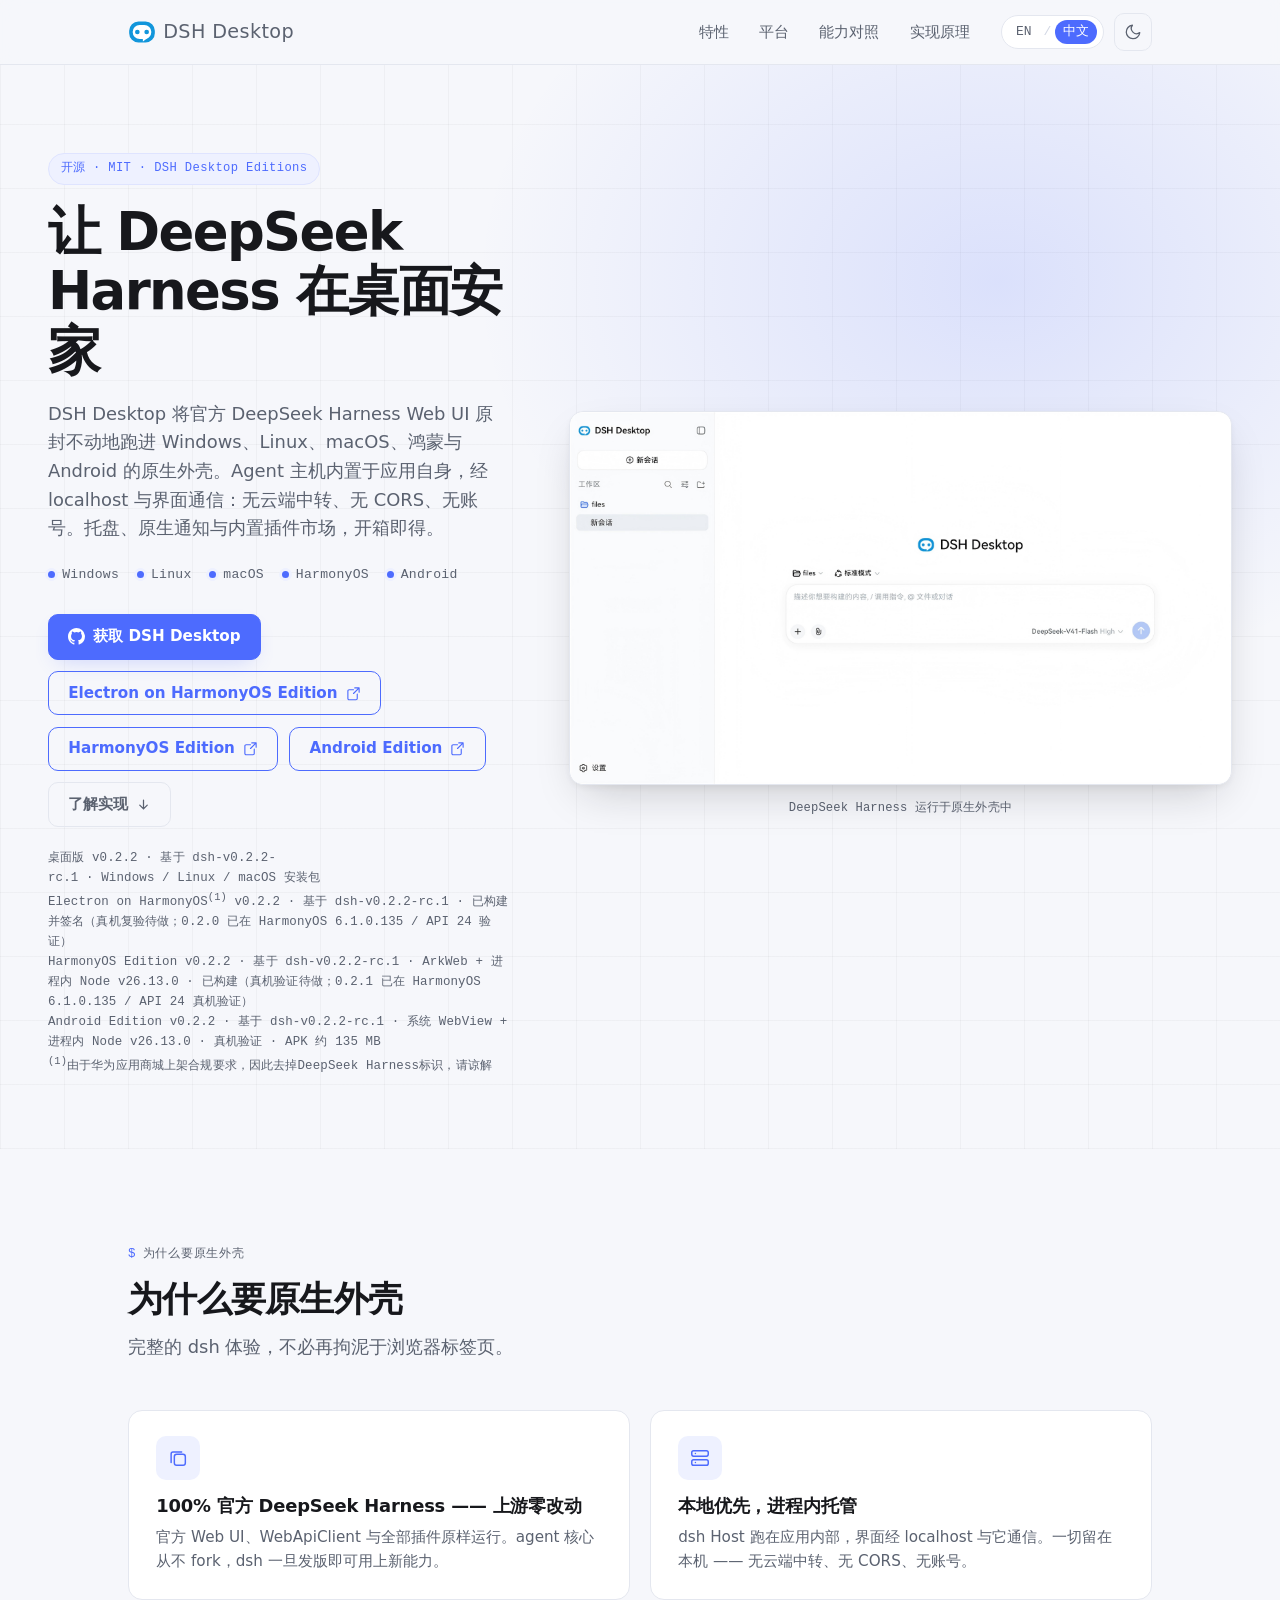
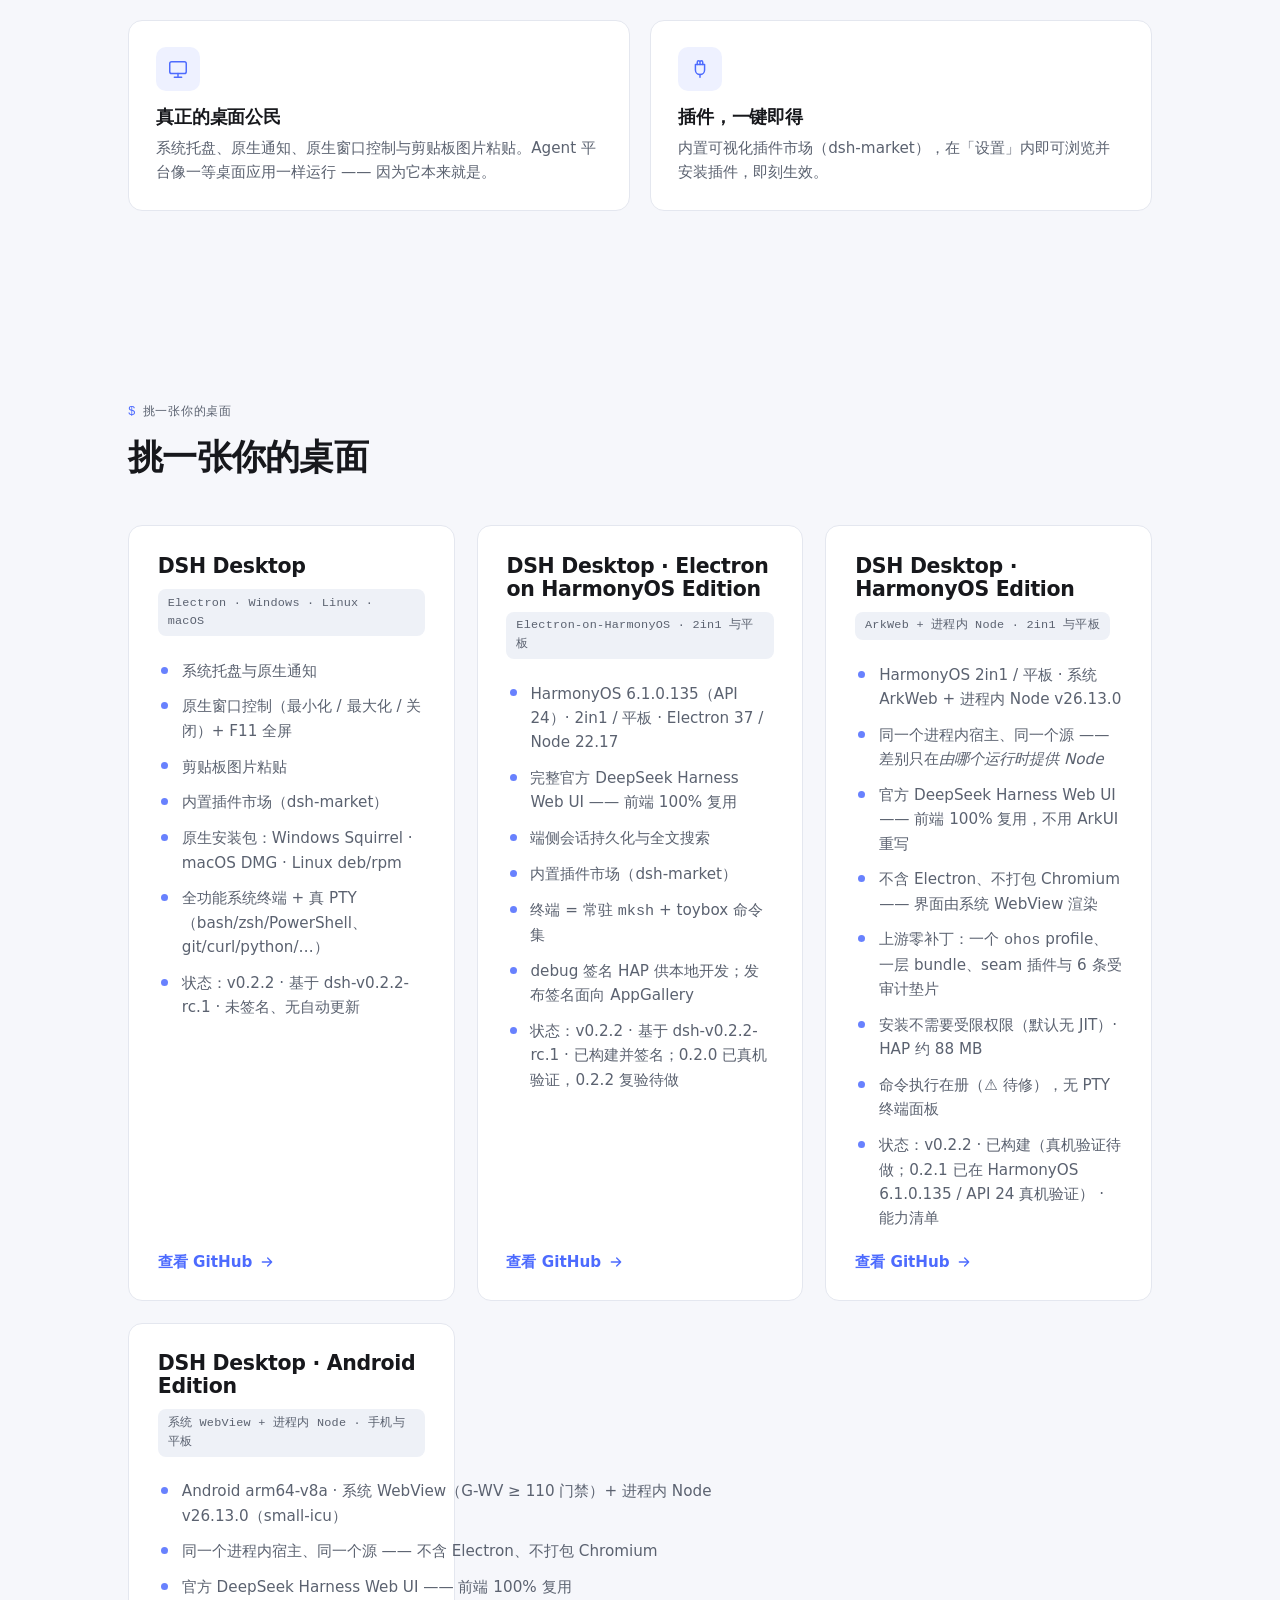
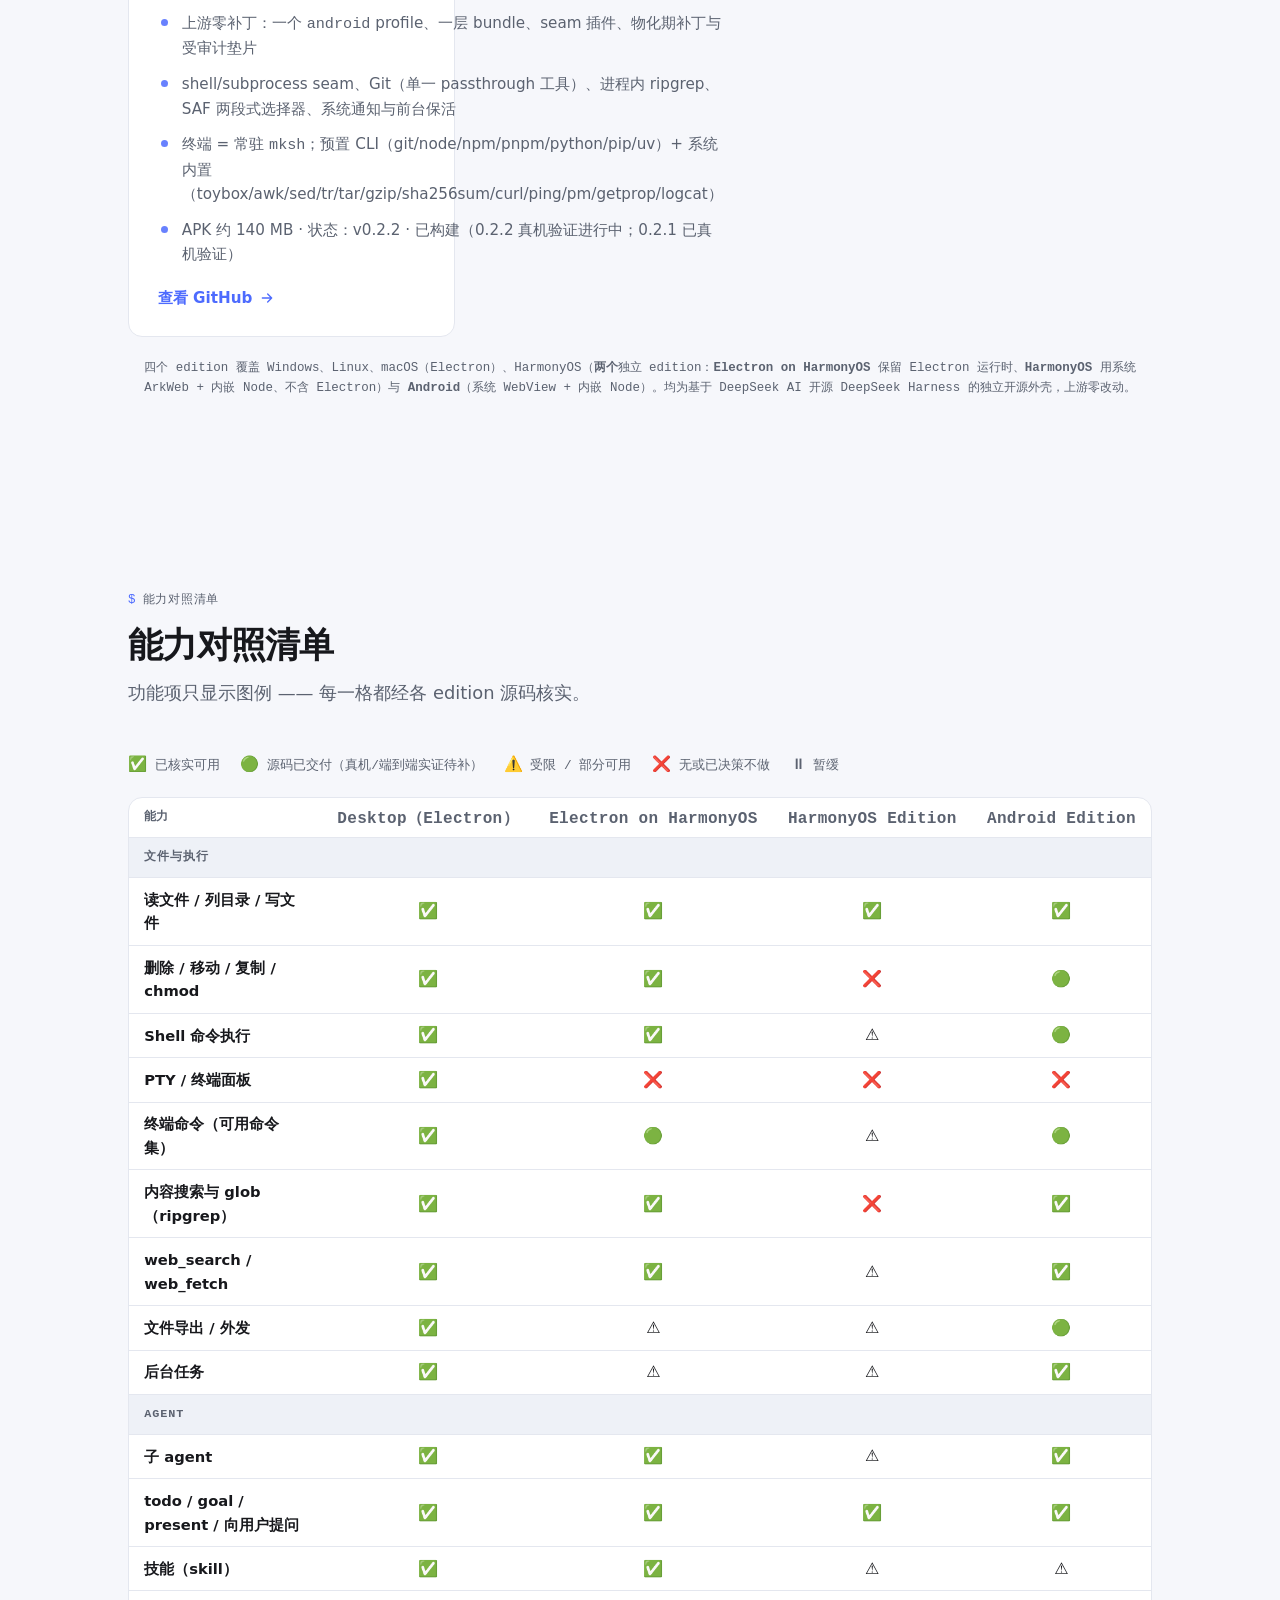
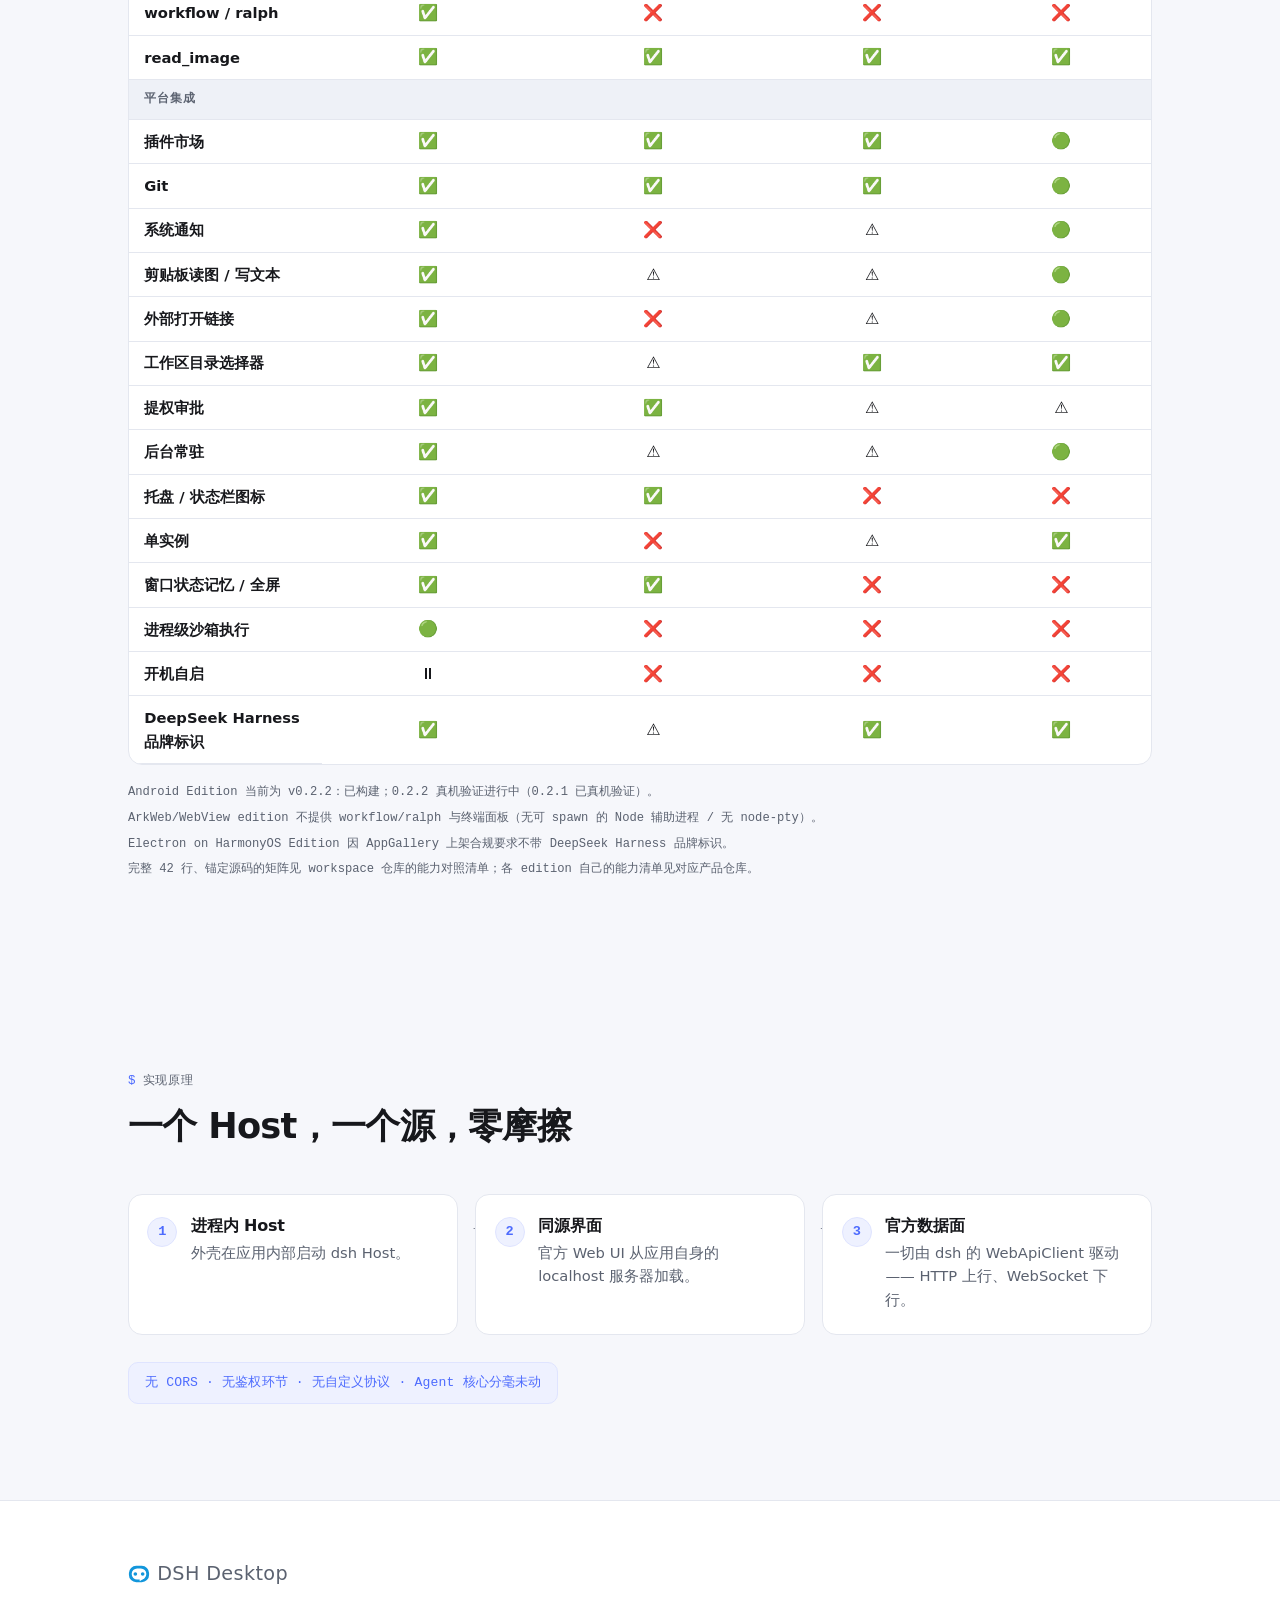
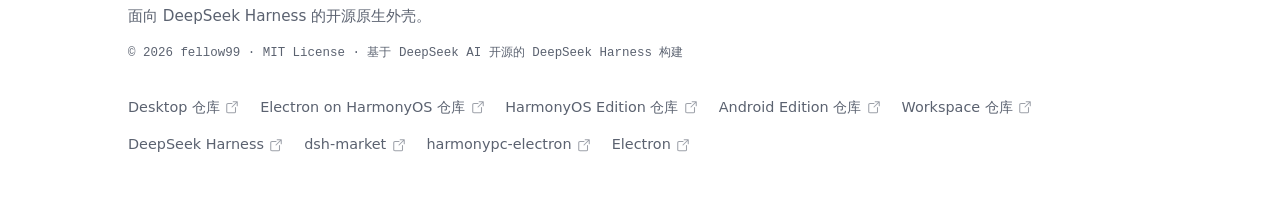
==== commit f9bdcaf4: "docs: bump site to v0.2.2 / dsh-v0.2.2-rc.1 - reflect all four editions at v0.2.2 built on dsh-v0.2." ====
--- a/index_zh.html
+++ b/index_zh.html
@@ -115,13 +115,13 @@
             </a>
           </div>
           <p class="trust">
-            桌面版 v0.2.1 · 基于 dsh-v0.2.1-rc.5 · Windows / Linux / macOS 安装包
+            桌面版 v0.2.2 · 基于 dsh-v0.2.2-rc.1 · Windows / Linux / macOS 安装包
             <br>
-            Electron on HarmonyOS<sup>(1)</sup> v0.2.1 · 基于 dsh-v0.2.1-rc.5 · 已构建并签名（真机复验待做；0.2.0 已在 HarmonyOS 6.1.0.135 / API 24 验证）
+            Electron on HarmonyOS<sup>(1)</sup> v0.2.2 · 基于 dsh-v0.2.2-rc.1 · 已构建并签名（真机复验待做；0.2.0 已在 HarmonyOS 6.1.0.135 / API 24 验证）
             <br>
-            HarmonyOS Edition v0.2.1 · 基于 dsh-v0.2.1-rc.5 · ArkWeb + 进程内 Node v24.2.0 · 已在 HarmonyOS 6.1.0.135 / API 24 真机验证
+            HarmonyOS Edition v0.2.2 · 基于 dsh-v0.2.2-rc.1 · ArkWeb + 进程内 Node v26.13.0 · 已构建（真机验证待做；0.2.1 已在 HarmonyOS 6.1.0.135 / API 24 真机验证）
             <br>
-            Android Edition v0.2.1 · 基于 dsh-v0.2.1-rc.5 · 系统 WebView + 进程内 Node v26.13.0 · 真机验证 · APK 约 135 MB
+            Android Edition v0.2.2 · 基于 dsh-v0.2.2-rc.1 · 系统 WebView + 进程内 Node v26.13.0 · 真机验证 · APK 约 135 MB
             <br>
             <sup>(1)</sup>由于华为应用商城上架合规要求，因此去掉DeepSeek Harness标识，请谅解
           </p>
@@ -203,7 +203,7 @@
               <li>内置插件市场（<a href="https://github.com/dsh-market/dsh-market" target="_blank" rel="noopener">dsh-market</a>）</li>
               <li>原生安装包：Windows Squirrel · macOS DMG · Linux deb/rpm</li>
               <li>全功能系统终端 + 真 PTY（bash/zsh/PowerShell、git/curl/python/…）</li>
-              <li>状态：v0.2.1 · 基于 dsh-v0.2.1-rc.5 · 未签名、无自动更新</li>
+              <li>状态：v0.2.2 · 基于 dsh-v0.2.2-rc.1 · 未签名、无自动更新</li>
             </ul>
             <a class="repo-link" href="https://github.com/fellow99/dsh-desktop" target="_blank" rel="noopener">
               查看 GitHub
@@ -223,7 +223,7 @@
               <li>内置插件市场（<a href="https://github.com/dsh-market/dsh-market" target="_blank" rel="noopener">dsh-market</a>）</li>
               <li>终端 = 常驻 <code>mksh</code> + toybox 命令集</li>
               <li>debug 签名 HAP 供本地开发；发布签名面向 AppGallery</li>
-              <li>状态：v0.2.1 · 基于 dsh-v0.2.1-rc.5 · 已构建并签名；0.2.0 已真机验证，0.2.1 复验待做</li>
+              <li>状态：v0.2.2 · 基于 dsh-v0.2.2-rc.1 · 已构建并签名；0.2.0 已真机验证，0.2.2 复验待做</li>
             </ul>
             <a class="repo-link" href="https://github.com/fellow99/dsh-desktop-hos" target="_blank" rel="noopener">
               查看 GitHub
@@ -237,14 +237,14 @@
               <span class="platform-tag">ArkWeb + 进程内 Node · 2in1 与平板</span>
             </div>
             <ul class="bullet-list">
-              <li>HarmonyOS 2in1 / 平板 · 系统 ArkWeb + 进程内 Node v24.2.0</li>
+              <li>HarmonyOS 2in1 / 平板 · 系统 ArkWeb + 进程内 Node v26.13.0</li>
               <li>同一个进程内宿主、同一个源 —— 差别只在<em>由哪个运行时提供 Node</em></li>
               <li>官方 DeepSeek Harness Web UI —— 前端 100% 复用，不用 ArkUI 重写</li>
               <li>不含 Electron、不打包 Chromium —— 界面由系统 WebView 渲染</li>
               <li>上游零补丁：一个 <code>ohos</code> profile、一层 bundle、seam 插件与 6 条受审计垫片</li>
               <li>安装不需要受限权限（默认无 JIT）· HAP 约 88 MB</li>
               <li>命令执行在册（⚠️ 待修），无 PTY 终端面板</li>
-              <li>状态：v0.2.1 · 已在 HarmonyOS 6.1.0.135 / API 24 真机验证 · <a href="https://github.com/fellow99/dsh-desktop-ark/blob/main/docs/%E9%B8%BF%E8%92%99%E7%8E%AF%E5%A2%83%E8%83%BD%E5%8A%9B%E6%B8%85%E5%8D%95-0.2.1.md" target="_blank" rel="noopener">能力清单</a></li>
+              <li>状态：v0.2.2 · 已构建（真机验证待做；0.2.1 已在 HarmonyOS 6.1.0.135 / API 24 真机验证） · <a href="https://github.com/fellow99/dsh-desktop-ark/blob/main/docs/%E9%B8%BF%E8%92%99%E7%8E%AF%E5%A2%83%E8%83%BD%E5%8A%9B%E6%B8%85%E5%8D%95-0.2.1.md" target="_blank" rel="noopener">能力清单</a></li>
             </ul>
             <a class="repo-link" href="https://github.com/fellow99/dsh-desktop-ark" target="_blank" rel="noopener">
               查看 GitHub
@@ -264,7 +264,7 @@
               <li>上游零补丁：一个 <code>android</code> profile、一层 bundle、seam 插件、物化期补丁与受审计垫片</li>
               <li>shell/subprocess seam、Git（单一 passthrough 工具）、进程内 ripgrep、SAF 两段式选择器、系统通知与前台保活</li>
               <li>终端 = 常驻 <code>mksh</code>；预置 CLI（git/node/npm/pnpm/python/pip/uv）+ 系统内置（toybox/awk/sed/tr/tar/gzip/sha256sum/curl/ping/pm/getprop/logcat）</li>
-              <li>APK 约 135 MB · 状态：v0.2.1 · 真机验证</li>
+              <li>APK 约 140 MB · 状态：v0.2.2 · 已构建（0.2.2 真机验证进行中；0.2.1 已真机验证）</li>
             </ul>
             <a class="repo-link" href="https://github.com/fellow99/dsh-desktop-android" target="_blank" rel="noopener">
               查看 GitHub
@@ -344,7 +344,7 @@
         </div>
 
         <div class="cap-note">
-          <span>Android Edition 当前为 v0.2.1：真机已验证（功能 + 端侧环境能力自检）。</span>
+          <span>Android Edition 当前为 v0.2.2：已构建；0.2.2 真机验证进行中（0.2.1 已真机验证）。</span>
           <span>ArkWeb/WebView edition 不提供 workflow/ralph 与终端面板（无可 spawn 的 Node 辅助进程 / 无 node-pty）。</span>
           <span>Electron on HarmonyOS Edition 因 AppGallery 上架合规要求不带 DeepSeek Harness 品牌标识。</span>
           <span>完整 42 行、锚定源码的矩阵见 workspace 仓库的<a href="https://github.com/fellow99/deepseek-harness-workspace/blob/main/docs/%E8%83%BD%E5%8A%9B%E5%AF%B9%E7%85%A7%E6%B8%85%E5%8D%95.md" target="_blank" rel="noopener">能力对照清单</a>；各 edition 自己的能力清单见对应产品仓库。</span>
